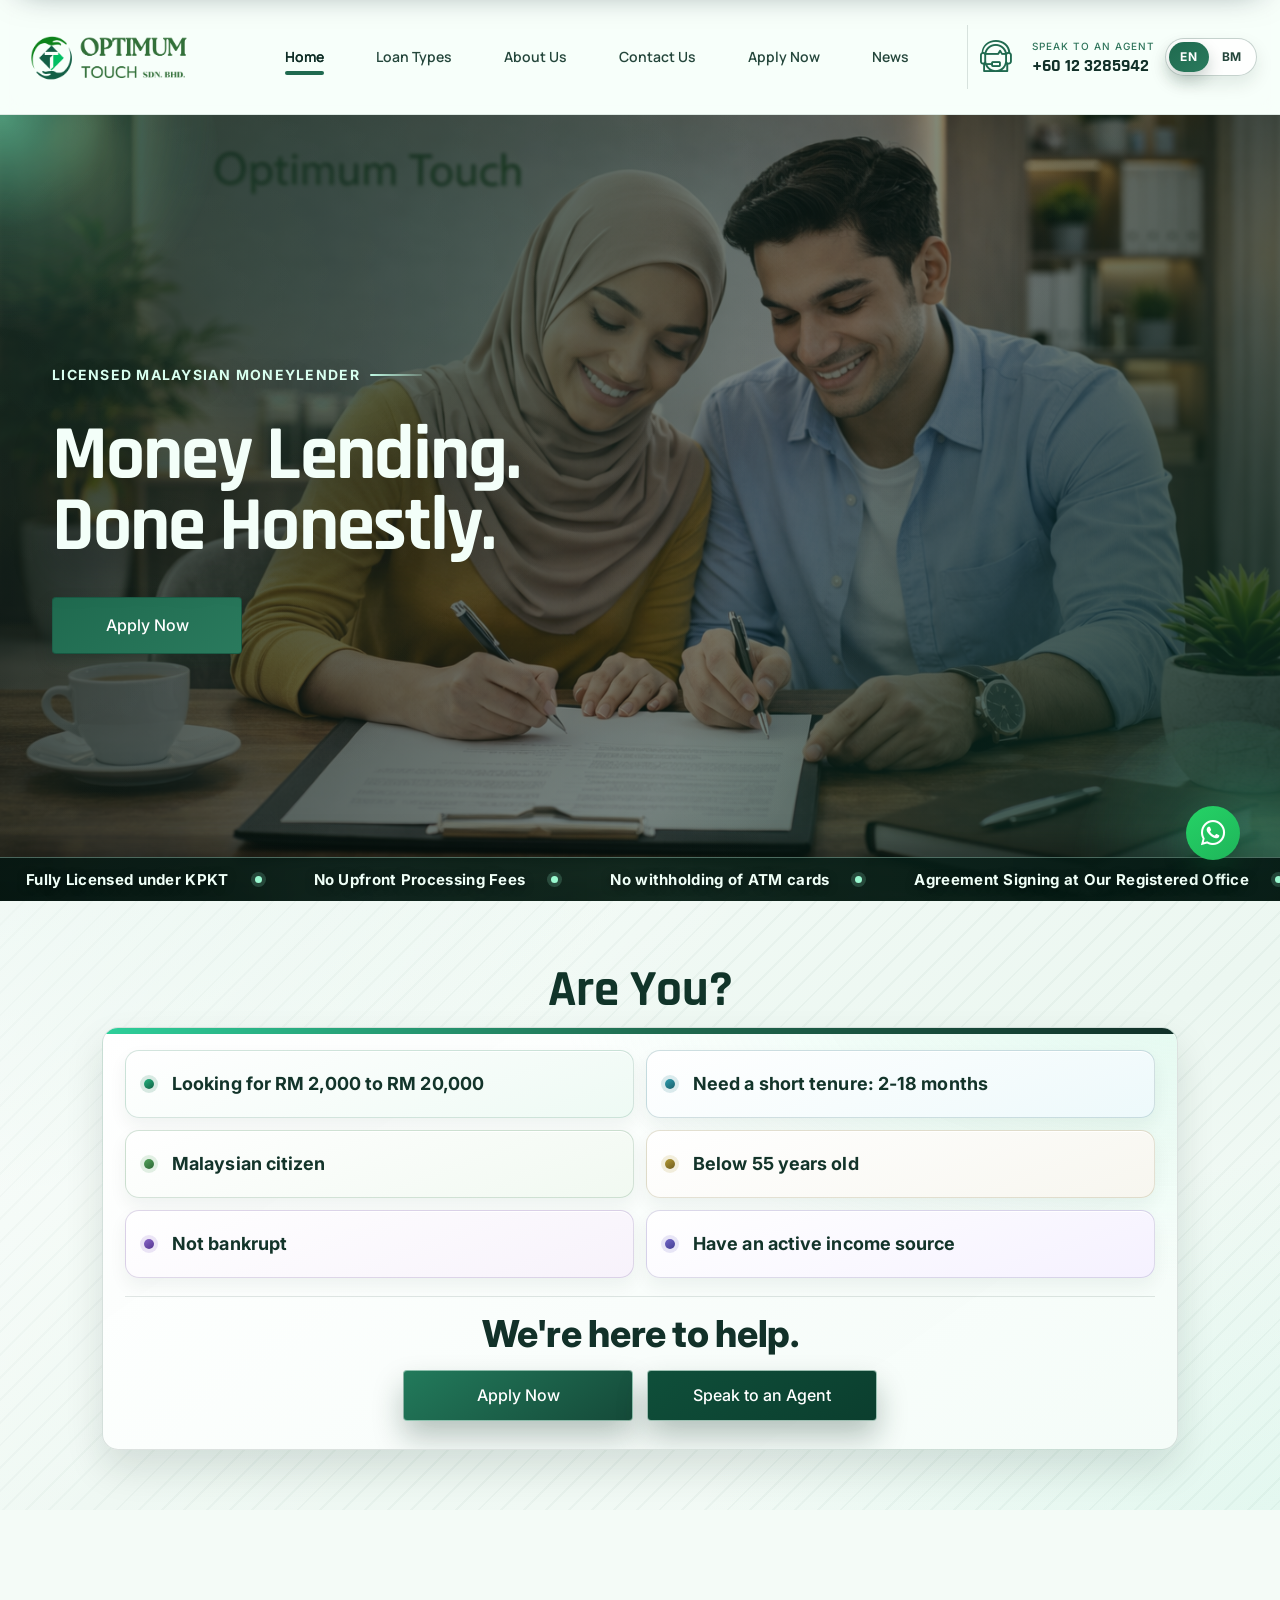
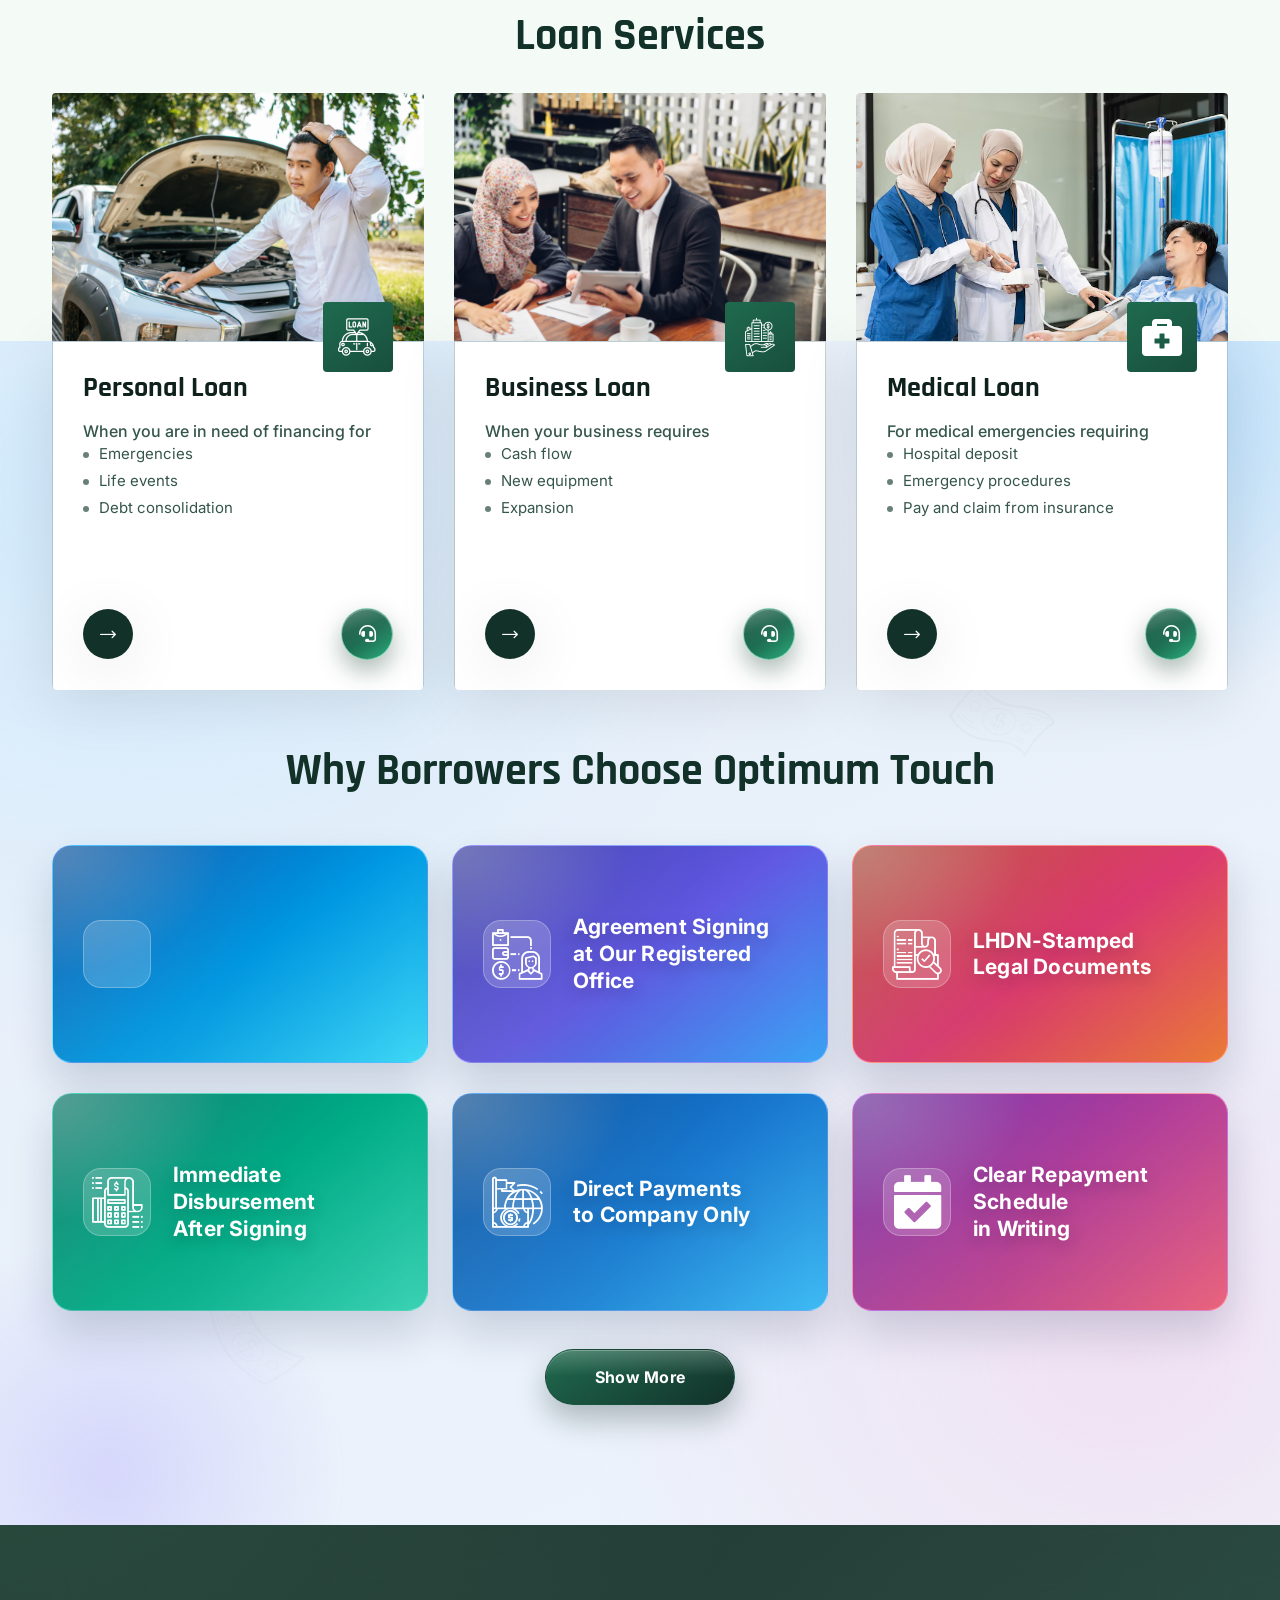
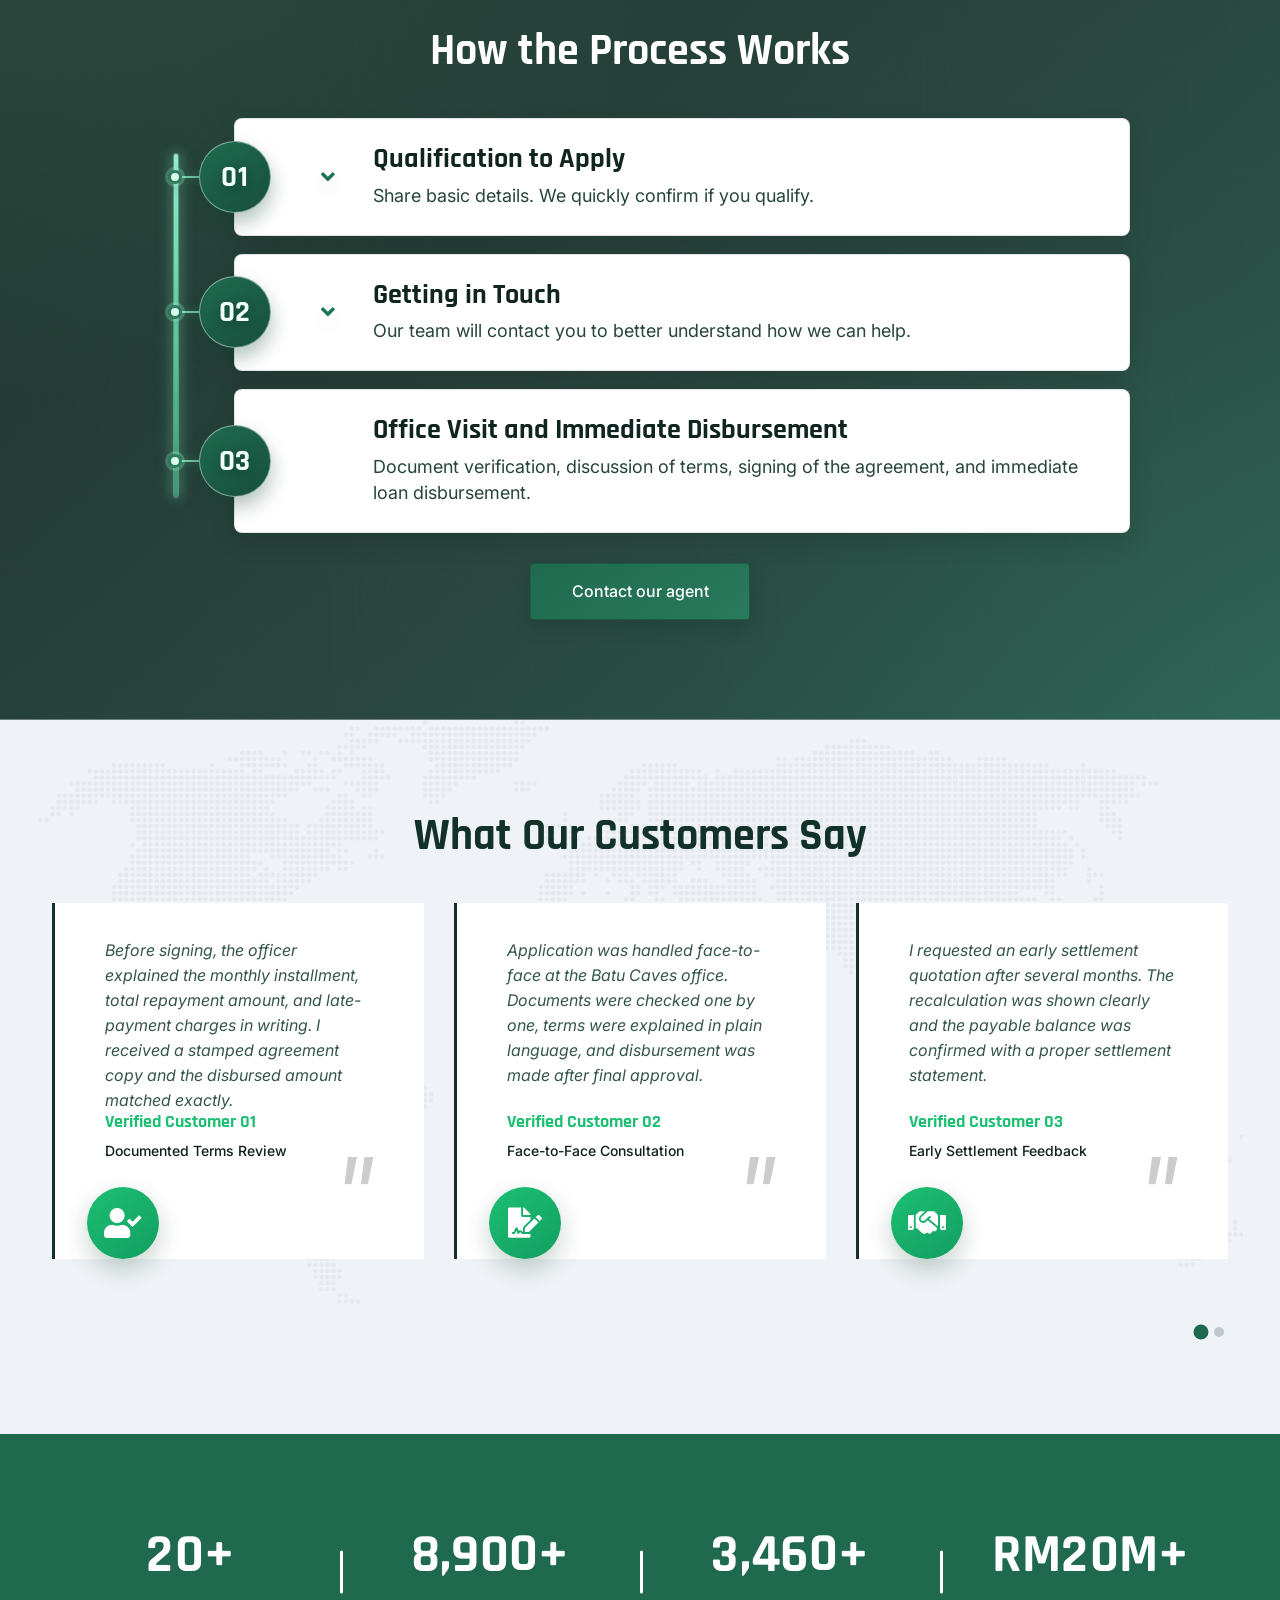
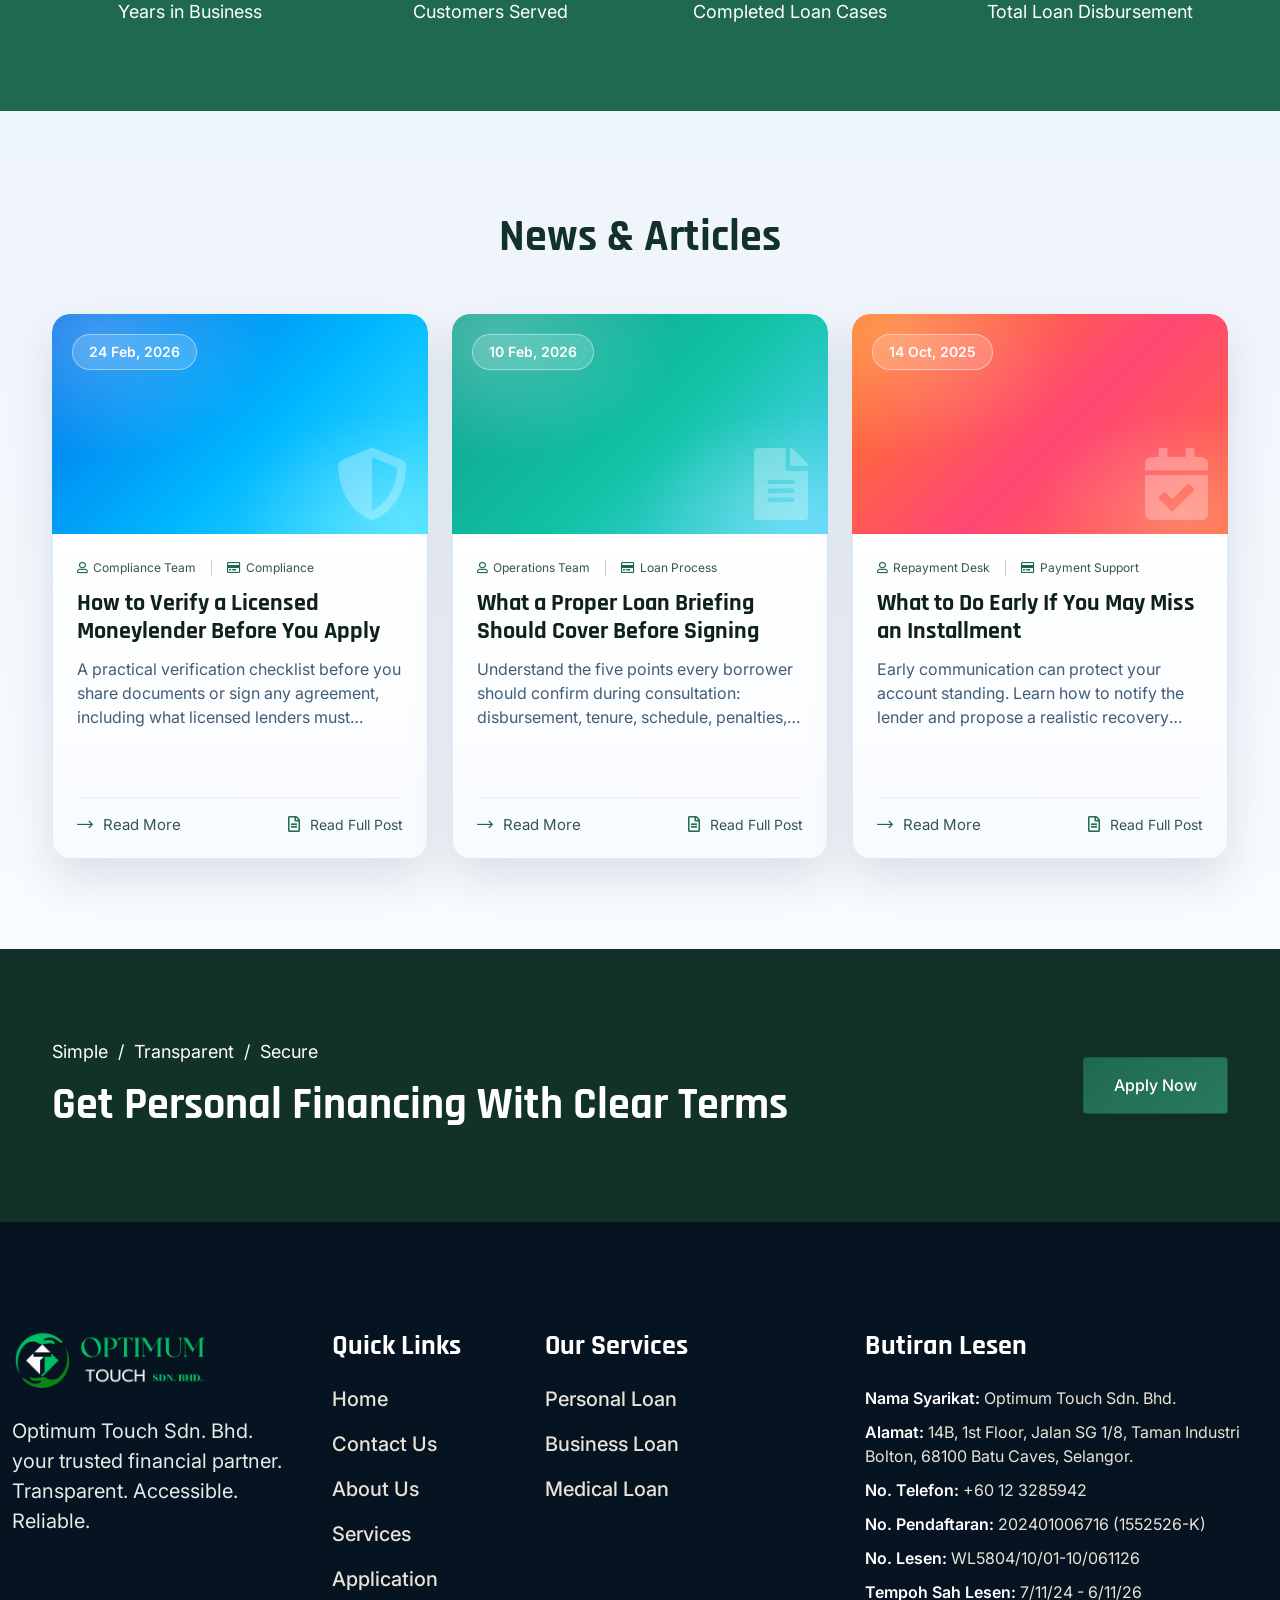
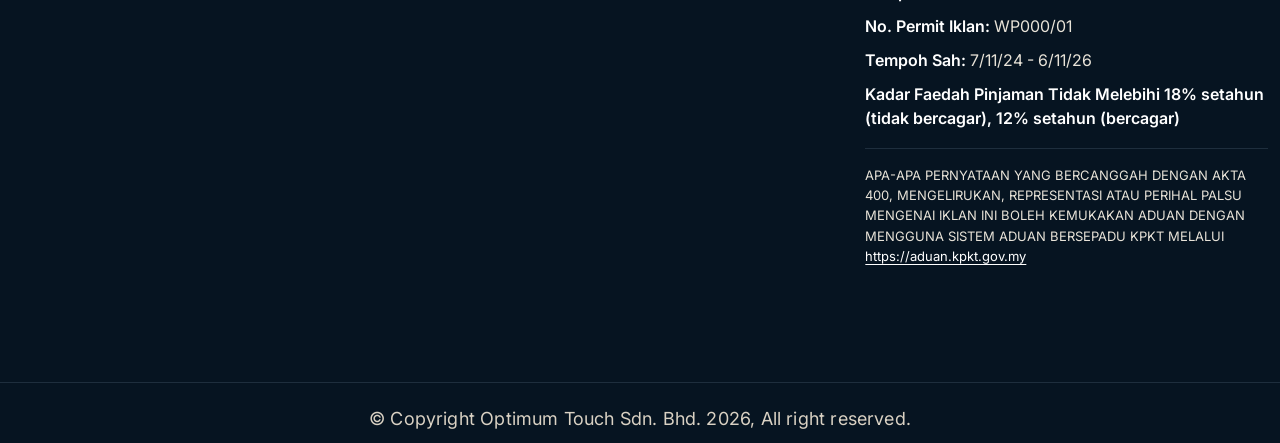
==== index.html @ da790a4f "Bold footer interest rate text" ====
<!DOCTYPE html>
<html lang="en">

<head>
    <meta charset="UTF-8">
    <meta name="viewport" content="width=device-width, initial-scale=1.0">
    <title>Home | Optimum Touch Enterprise</title>
    <!-- favicons Icons -->
    <link rel="apple-touch-icon" sizes="180x180" href="assets/images/favicon.png">
    <link rel="icon" type="image/png" sizes="32x32" href="assets/images/favicon.png">
    <link rel="icon" type="image/png" sizes="16x16" href="assets/images/favicon.png">
    <meta name="description" content="Optimum Touch Enterprise (Registration No. 001620733-P), a Malaysia-registered company with money lending services among its business activities.">

    <!-- fonts -->

    <link rel="stylesheet" href="assets/css/bootstrap.min.css">
    <link rel="stylesheet" href="assets/css/fontawesome-all.min.css">
    <link rel="stylesheet" href="assets/css/swiper.min.css">
    <link rel="stylesheet" href="assets/css/animate.min.css">
    <link rel="stylesheet" href="assets/css/pylon-icons.css">
    <link rel="stylesheet" href="assets/css/odometer.min.css">
    <link rel="stylesheet" href="assets/css/magnific-popup.css">
    <link rel="stylesheet" href="assets/css/bootstrap-select.min.css">
    <link rel="stylesheet" href="assets/css/nouislider.min.css">
    <link rel="stylesheet" href="assets/css/nouislider.pips.css">
    <link rel="stylesheet" type="text/css" href="assets/css/flaticon.css">

    <!-- site styles -->
    <link rel="stylesheet" href="assets/css/main.css?v=20260502-02">
</head>

<body>
    <div class="preloader" aria-hidden="true"></div><!-- /.preloader -->
    <div class="page-wrapper">
        <header class="main-header">
            <div class="topbar">
                <div class="container">
                    <div class="topbar__left">
                        <div class="topbar__social">
                            <a href="contact.html" class="fab fa-facebook-square"></a>
                            <a href="contact.html" class="fab fa-twitter"></a>
                            <a href="contact.html" class="fab fa-pinterest-p"></a>
                            <a href="contact.html" class="fab fa-instagram"></a>
                        </div><!-- /.topbar__social -->
                        <a href="about.html">Company Profile</a>
                        <a href="news.html">Company News</a>
                        <a href="faq.html">FAQs</a>
                    </div><!-- /.topbar__left -->
                    <div class="topbar__right">
                        <a href="mailto:support@creditoptimum.com"><i class="pylon-icon-email1"></i>support@creditoptimum.com</a>
                        <a href="contact.html"><i class="pylon-icon-clock2"></i>Walk in by appointment only.</a>
                    </div><!-- /.topbar__right -->
                </div><!-- /.container -->
            </div><!-- /.topbar -->
            <nav class="main-menu">
                <div class="container">
                    <div class="logo-box">
                        <a href="index.html" aria-label="logo image"><img src="assets/images/logo/Logo_light_thick.png" width="155"
                                alt=""></a>
                        <span class="fa fa-bars mobile-nav__toggler"></span>
                    </div><!-- /.logo-box -->
                                        <ul class="main-menu__list">
                        <li>
                            <a href="index.html">Home</a>
                        </li>
                        <li>
                            <a href="services.html">Loan Types</a>
                        </li>
                        <li>
                            <a href="about.html">About Us</a>
                        </li>
                        <li>
                            <a href="contact.html">Contact Us</a>
                        </li>
                        <li>
                            <a href="apply-now.html">Apply Now</a>
                        </li>
                        <li>
                            <a href="news.html">News</a>
                        </li>
                    </ul>
                    <!-- /.main-menu__list -->

                    <div class="main-header__info">
                        <div class="main-header__info-phone">
                            <i class="pylon-icon-tech-support"></i>
                            <div class="main-header__info-phone-content">
                                <span>Speak to an Agent</span>
                                <h3><a href="tel:+60123285942">+60 12 3285942</a></h3>
                            </div><!-- /.main-header__info-phone-content -->
                        </div><!-- /.main-header__info-phone -->
                    </div><!-- /.main-header__info -->
                </div><!-- /.container -->
            </nav>
            <!-- /.main-menu -->
        </header><!-- /.main-header -->

        <div class="stricky-header stricked-menu main-menu">
            <div class="sticky-header__content"></div><!-- /.sticky-header__content -->
        </div><!-- /.stricky-header -->

        <!-- Backup: previous home hero layout/content preserved below.
        <section class="main-slider main-slider--clips">
            <div class="main-slider--clips__bg" aria-hidden="true"></div>
            <div class="main-slider--clips__veil" aria-hidden="true"></div>
            <span class="main-slider--clips__float main-slider--clips__float--one"></span>
            <span class="main-slider--clips__float main-slider--clips__float--two"></span>
            <div class="container">
                <div class="row">
                    <div class="col-xl-8 col-lg-9">
                        <div class="main-slider--clips__content">
                            <p class="main-slider--clips__eyebrow">Licensed Malaysian Moneylender</p>
                            <h2 class="main-slider--clips__title">
                                <span class="main-slider--clips__line main-slider--clips__line--single">Money Lending.<br>Done Honestly.</span>
                            </h2>
                            <div class="main-slider--clips__actions">
                                <a href="apply-now.html" class="thm-btn">Apply Now</a>
                            </div>
                        </div>
                    </div>
                </div>
            </div>
            <div class="main-slider--clips__marquee" aria-label="Service highlights">
                <div class="main-slider--clips__marquee-track">
                    <span>Fully Licensed under KPKT</span>
                    <span>No Upfront Processing Fees</span>
                    <span>No withholding of ATM cards</span>
                    <span>Agreement Signing at Our Registered Office</span>
                    <span>Direct Payments to Company Only</span>
                    <span>Immediate Disbursement After Signing</span>
                    <span>Clear Repayment Schedule in Writing</span>
                    <span>Early Settlement Options</span>
                    <span>LHDN-Stamped Legal Documents</span>
                    <span>Fully Licensed under KPKT</span>
                    <span>No Upfront Processing Fees</span>
                    <span>No withholding of ATM cards</span>
                    <span>Agreement Signing at Our Registered Office</span>
                    <span>Direct Payments to Company Only</span>
                    <span>Immediate Disbursement After Signing</span>
                    <span>Clear Repayment Schedule in Writing</span>
                    <span>Early Settlement Options</span>
                    <span>LHDN-Stamped Legal Documents</span>
                </div>
            </div>
        </section>
        -->

        <section class="main-slider main-slider--clips">
            <div class="main-slider--clips__bg" aria-hidden="true"></div>
            <div class="main-slider--clips__veil" aria-hidden="true"></div>
            <span class="main-slider--clips__float main-slider--clips__float--one"></span>
            <span class="main-slider--clips__float main-slider--clips__float--two"></span>
            <div class="container">
                <div class="row">
                    <div class="col-xl-8 col-lg-9">
                        <div class="main-slider--clips__content">
                            <p class="main-slider--clips__eyebrow">Licensed Malaysian Moneylender</p>
                            <h2 class="main-slider--clips__title">
                                <span class="main-slider--clips__line main-slider--clips__line--single" data-bm="Pinjaman Wang Yang Jujur">Money Lending.<br>Done Honestly.</span>
                            </h2>
                            <div class="main-slider--clips__actions">
                                <a href="apply-now.html" class="thm-btn" data-bm="Mula">Apply Now</a>
                            </div>
                        </div>
                    </div>
                </div>
            </div>
            <div class="main-slider--clips__marquee" aria-label="Service highlights">
                <div class="main-slider--clips__marquee-track">
                    <span>Fully Licensed under KPKT</span>
                    <span>No Upfront Processing Fees</span>
                    <span>No withholding of ATM cards</span>
                    <span>Agreement Signing at Our Registered Office</span>
                    <span>Direct Payments to Company Only</span>
                    <span>Immediate Disbursement After Signing</span>
                    <span>Clear Repayment Schedule in Writing</span>
                    <span>Early Settlement Options</span>
                    <span>LHDN-Stamped Legal Documents</span>
                    <span>Fully Licensed under KPKT</span>
                    <span>No Upfront Processing Fees</span>
                    <span>No withholding of ATM cards</span>
                    <span>Agreement Signing at Our Registered Office</span>
                    <span>Direct Payments to Company Only</span>
                    <span>Immediate Disbursement After Signing</span>
                    <span>Clear Repayment Schedule in Writing</span>
                    <span>Early Settlement Options</span>
                    <span>LHDN-Stamped Legal Documents</span>
                </div>
            </div>
        </section><!-- /.main-slider -->

        <section class="about-one loan-hub loan-hub--premium loan-hub--quick">
            <div class="container">
                <div class="block-title text-center">
                    <h2>Are You?</h2>
                </div><!-- /.block-title -->
                <div class="row loan-hub__row justify-content-center">
                    <div class="col-xl-11 col-lg-12">
                        <div class="loan-hub__stage wow fadeInUp" data-wow-duration="1200ms">
                            <ul class="loan-hub__quick-list list-unstyled">
                                <li>Looking for RM 2,000 to RM 20,000</li>
                                <li>Need a short tenure: 2-18 months</li>
                                <li>Malaysian citizen</li>
                                <li>Below 55 years old</li>
                                <li>Not bankrupt</li>
                                <li>Have an active income source</li>
                            </ul>
                            <div class="loan-hub__quick-cta">
                                <p class="loan-hub__quick-help">We're here to help.</p>
                                <div class="loan-hub__actions text-center">
                                    <a href="apply-now.html" class="thm-btn">Apply Now</a>
                                    <a href="https://wa.me/60123285942?text=Hi%20Optimum%20Touch%20team%2C%20I%20would%20like%20to%20speak%20to%20an%20agent%20about%20loan%20eligibility." target="_blank" rel="noopener noreferrer" class="thm-btn thm-btn--agent">Speak to an Agent</a>
                                </div>
                            </div>
                        </div>
                    </div>
                </div>
            </div><!-- /.container -->
        </section><!-- /.about-one -->

        <section class="service-one service-one--home">
            <div class="container">
                <div class="block-title text-center">
                    <p>What We're Offering</p>
                    <h2>Loan Services</h2>
                </div><!-- /.block-title -->
                <div class="service-one__grid row g-4 justify-content-center">
                    <div class="col-lg-4 col-md-6">
                        <div class="service-one__card" data-card-target="services.html#services-personal-card" role="link" tabindex="0" aria-label="Open Personal Loan section in Services page">
                            <div class="service-one__image">
                                <a href="services.html#services-personal-card">
                                    <div class="post-thumbnail">
                                        <img src="assets/images/loan/personal_loan.jpg.jpeg" alt="Personal Loan">
                                    </div>
                                </a>
                            </div><!-- /.service-one__image -->
                            <div class="service-one__content">
                                <div class="service-one__content-flip">
                                    <div class="service-one__content-face service-one__content-face--front">
                                        <a href="services.html#services-personal-card">
                                            <div class="service-icon">
                                                <i class="flaticon-car-loan"></i>
                                            </div>
                                        </a>
                                        <h3><a href="services.html#services-personal-card">Personal Loan</a></h3>
                                        <p class="service-one__use-intro">When you are in need of financing for</p>
                                        <ul class="list-unstyled service-one__use-list">
                                            <li>Emergencies</li>
                                            <li>Life events</li>
                                            <li>Debt consolidation</li>
                                        </ul>
                                        <div class="service-one__actions">
                                            <a href="services.html#services-personal-card" class="pylon-icon-right-arrow service-one__link"></a>
                                            <a href="https://wa.me/60123285942?text=Hi%20Optimum%20Touch%20team%2C%20I%20am%20interested%20in%20Personal%20Loan.%20Please%20assist%20me%20with%20details%20and%20eligibility." target="_blank" rel="noopener noreferrer" aria-label="Contact our agent about Personal Loan" class="service-one__wa-link">
                                                <i class="fas fa-headset" aria-hidden="true"></i>
                                            </a>
                                        </div>
                                    </div>
                                    <div class="service-one__content-face service-one__content-face--back">
                                        <a href="services.html#services-personal-card">
                                            <div class="service-icon">
                                                <i class="flaticon-car-loan"></i>
                                            </div>
                                        </a>
                                        <h3><a href="services.html#services-personal-card">Personal Criteria</a></h3>
                                        <p>Required documents:</p>
                                        <ul class="list-unstyled service-one__criteria">
                                            <li>3 months bank statement</li>
                                            <li>Pay slip</li>
                                            <li>Personal IC</li>
                                            <li>KWSP statement</li>
                                            <li>Utilities bill with current address
(TNB or Water Bill)</li>
                                        </ul>
                                    </div>
                                </div>
                            </div><!-- /.service-one__content -->
                        </div><!-- /.service-one__card -->
                    </div><!-- /.col-lg-4 col-md-6 -->
                    <div class="col-lg-4 col-md-6">
                        <div class="service-one__card" data-card-target="services.html#services-business-card" role="link" tabindex="0" aria-label="Open Business Loan section in Services page">
                            <div class="service-one__image">
                                <a href="services.html#services-business-card">
                                    <div class="post-thumbnail">
                                        <img src="assets/images/business.jpg" alt="Business Loan">
                                    </div>
                                </a>
                            </div><!-- /.service-one__image -->
                            <div class="service-one__content">
                                <div class="service-one__content-flip">
                                    <div class="service-one__content-face service-one__content-face--front">
                                        <a href="services.html#services-business-card">
                                            <div class="service-icon">
                                                <i class="flaticon-property-1"></i>
                                            </div>
                                        </a>
                                        <h3><a href="services.html#services-business-card">Business Loan</a></h3>
                                        <p class="service-one__use-intro">When your business requires</p>
                                        <ul class="list-unstyled service-one__use-list">
                                            <li>Cash flow</li>
                                            <li>New equipment</li>
                                            <li>Expansion</li>
                                        </ul>
                                        <div class="service-one__actions">
                                            <a href="services.html#services-business-card" class="pylon-icon-right-arrow service-one__link"></a>
                                            <a href="https://wa.me/60123285942?text=Hi%20Optimum%20Touch%20team%2C%20I%20am%20interested%20in%20Business%20Loan.%20Please%20assist%20me%20with%20details%20and%20eligibility." target="_blank" rel="noopener noreferrer" aria-label="Contact our agent about Business Loan" class="service-one__wa-link">
                                                <i class="fas fa-headset" aria-hidden="true"></i>
                                            </a>
                                        </div>
                                    </div>
                                    <div class="service-one__content-face service-one__content-face--back">
                                        <a href="services.html#services-business-card">
                                            <div class="service-icon">
                                                <i class="flaticon-property-1"></i>
                                            </div>
                                        </a>
                                        <h3><a href="services.html#services-business-card">Business Criteria</a></h3>
                                        <p>Required documents:</p>
                                        <ul class="list-unstyled service-one__criteria">
                                            <li>6 months company statement</li>
                                            <li>Business SSM (Form 14)</li>
                                            <li>Director IC</li>
                                            <li>Utilities bill with current address
(TNB or Water Bill)</li>
                                        </ul>
                                    </div>
                                </div>
                            </div><!-- /.service-one__content -->
                        </div><!-- /.service-one__card -->
                    </div><!-- /.col-lg-4 col-md-6 -->
                    <div class="col-lg-4 col-md-6">
                        <div class="service-one__card" data-card-target="services.html#services-medical-card" role="link" tabindex="0" aria-label="Open Medical Loan section in Services page">
                            <div class="service-one__image">
                                <a href="services.html#services-medical-card">
                                    <div class="post-thumbnail">
                                        <img src="assets/images/loan/medical_loan.avif" alt="Medical Loan">
                                    </div>
                                </a>
                            </div><!-- /.service-one__image -->
                            <div class="service-one__content">
                                <div class="service-one__content-flip">
                                    <div class="service-one__content-face service-one__content-face--front">
                                        <a href="services.html#services-medical-card">
                                            <div class="service-icon">
                                                <i class="fas fa-briefcase-medical"></i>
                                            </div>
                                        </a>
                                        <h3><a href="services.html#services-medical-card">Medical Loan</a></h3>
                                        <p class="service-one__use-intro">For medical emergencies requiring</p>
                                        <ul class="list-unstyled service-one__use-list">
                                            <li>Hospital deposit</li>
                                            <li>Emergency procedures</li>
                                            <li>Pay and claim from insurance</li>
                                        </ul>
                                        <div class="service-one__actions">
                                            <a href="services.html#services-medical-card" class="pylon-icon-right-arrow service-one__link"></a>
                                            <a href="https://wa.me/60123285942?text=Hi%20Optimum%20Touch%20team%2C%20I%20am%20interested%20in%20Medical%20Loan.%20Please%20assist%20me%20with%20details%20and%20eligibility." target="_blank" rel="noopener noreferrer" aria-label="Contact our agent about Medical Loan" class="service-one__wa-link">
                                                <i class="fas fa-headset" aria-hidden="true"></i>
                                            </a>
                                        </div>
                                    </div>
                                    <div class="service-one__content-face service-one__content-face--back">
                                        <a href="services.html#services-medical-card">
                                            <div class="service-icon">
                                                <i class="fas fa-briefcase-medical"></i>
                                            </div>
                                        </a>
                                        <h3><a href="services.html#services-medical-card">Medical Criteria</a></h3>
                                        <p>Required documents:</p>
                                        <ul class="list-unstyled service-one__criteria">
                                            <li>3 months bank statement</li>
                                            <li>Pay slip</li>
                                            <li>Personal IC</li>
                                            <li>KWSP statement</li>
                                            <li>Utilities bill with current address
(TNB or Water Bill)</li>
                                        </ul>
                                    </div>
                                </div>
                            </div><!-- /.service-one__content -->
                        </div><!-- /.service-one__card -->
                    </div><!-- /.col-lg-4 col-md-6 -->
                </div><!-- /.service-one__grid -->
            </div><!-- /.container -->
        </section><!-- /.service-one -->

        <section class="feature-one">
            <img src="assets/images/shapes/feature-shape-1-1.png" alt="" class="feature-one__shape-1">
            <img src="assets/images/shapes/feature-shape-1-2.png" alt="" class="feature-one__shape-2">
            <img src="assets/images/shapes/feature-shape-1-3.png" alt="" class="feature-one__shape-3">
            <div class="container">
                <div class="block-title text-center">
                    <p>Why Choose Us</p>
                    <h2>Why Borrowers Choose Optimum Touch</h2>
                </div><!-- /.block-title -->
                <div class="row">
                    <!-- Item 1 -->
                    <div class="col-lg-4 col-md-6 wow fadeInUp" data-wow-duration="1500ms">
                        <div class="feature-one__box">
                            <i class="pylon-icon-assets"></i>
                            <p data-bm="Peminjam Berlesen Penuh (KPKT)">Fully Licensed <br>under KPKT</p>
                        </div><!-- /.feature-one__box -->
                    </div><!-- /.col-lg-4 -->

                    <!-- Item 2 -->
                    <div class="col-lg-4 col-md-6 wow fadeInUp" data-wow-duration="1500ms">
                        <div class="feature-one__box">
                            <i class="pylon-icon-consumer-behavior"></i>
                            <p data-bm="Semua Ikut Undang-undang">Agreement Signing <br>at Our Registered Office</p>
                        </div><!-- /.feature-one__box -->
                    </div><!-- /.col-lg-4 -->

                    <!-- Item 3 -->
                    <div class="col-lg-4 col-md-6 wow fadeInUp" data-wow-duration="1500ms">
                        <div class="feature-one__box">
                            <i class="pylon-icon-verification"></i>
                            <p data-bm="Dokumen Sah &amp; Stamp LHDN">LHDN-Stamped <br>Legal Documents</p>
                        </div><!-- /.feature-one__box -->
                    </div><!-- /.col-lg-4 -->

                    <!-- Item 4 -->
                    <div class="col-lg-4 col-md-6 wow fadeInUp" data-wow-duration="1500ms">
                        <div class="feature-one__box">
                            <i class="pylon-icon-point-of-sale"></i>
                            <p data-bm="Proses Cepat">Immediate Disbursement <br>After Signing</p>
                        </div><!-- /.feature-one__box -->
                    </div><!-- /.col-lg-4 -->

                    <!-- Item 5 -->
                    <div class="col-lg-4 col-md-6 wow fadeInUp" data-wow-duration="1500ms">
                        <div class="feature-one__box">
                            <i class="pylon-icon-finance"></i>
                            <p data-bm="Bayar Terus Balik Ke Optimum Touch Sdn. Bhd.">Direct Payments <br>to Company Only</p>
                        </div><!-- /.feature-one__box -->
                    </div><!-- /.col-lg-4 -->

                    <!-- Item 6 -->
                    <div class="col-lg-4 col-md-6 wow fadeInUp" data-wow-duration="1500ms">
                        <div class="feature-one__box">
                            <i class="fas fa-calendar-check"></i>
                            <p data-bm="Jadual Bayaran Jelas">Clear Repayment Schedule <br>in Writing</p>
                        </div><!-- /.feature-one__box -->
                    </div><!-- /.col-lg-4 -->
                </div><!-- /.row -->
                <div class="feature-one__show-more text-center wow fadeInUp" data-wow-duration="1500ms">
                    <a href="about.html#why-choose-detailed" class="liquid-wave-btn"><span>Show More</span></a>
                </div>
            </div><!-- /.container -->
        </section>

        <!-- /.feature-one -->

        <section class="process-timeline-section">
            <div class="container">
                <div class="block-title text-center">
                    <p class="process-timeline-section__eyebrow"><i class="fas fa-list-ol"></i>Loan Process Timeline</p>
                    <h2>How the Process Works</h2>
                </div>
                <div class="process-timeline">
                    <div class="process-step wow fadeInUp" data-wow-duration="1200ms">
                        <div class="process-step__marker" aria-hidden="true"></div>
                        <div class="process-step__content">
                            <h3>Qualification to Apply</h3>
                            <p>Share basic details. We quickly confirm if you qualify.</p>
                        </div>
                    </div>
                    <div class="process-step wow fadeInUp" data-wow-duration="1200ms">
                        <div class="process-step__marker" aria-hidden="true"></div>
                        <div class="process-step__content">
                            <h3>Getting in Touch</h3>
                            <p>Our team will contact you to better understand how we can help.</p>
                        </div>
                    </div>
                    <div class="process-step wow fadeInUp" data-wow-duration="1200ms">
                        <div class="process-step__marker" aria-hidden="true"></div>
                        <div class="process-step__content">
                            <h3>Office Visit and Immediate Disbursement</h3>
                            <p>Document verification, discussion of terms, signing of the agreement, and immediate loan disbursement.</p>
                        </div>
                    </div>
                </div>
                <div class="process-timeline__actions text-center">
                    <a href="https://wa.me/60123285942?text=Hi%20Optimum%20Touch%20team%2C%20I%20would%20like%20to%20speak%20to%20an%20agent." target="_blank" rel="noopener noreferrer" class="thm-btn">Contact our agent</a>
                </div>
            </div>
        </section><!-- /.process-timeline-section -->


        <section class="testimonials-one">
            <div class="container">
                <div class="block-title text-center">
                    <p>Real Customer Reviews</p>
                    <h2>What Our Customers Say</h2>
                </div><!-- /.block-title -->
                <div class="thm-swiper__slider swiper-container" data-swiper-options='{
        "spaceBetween": 0,
        "slidesPerView": 1,
        "slidesPerGroup": 1,
        "loop":true,
        "autoplay": {
            "delay": 5000
        },
        "pagination": {
            "el": ".testimonials-one__swiper-pagination",
            "type": "bullets",
            "clickable": true
        },
        "breakpoints": {
            "0": {
                "spaceBetween": 0,
                "slidesPerView": 1,
                "slidesPerGroup": 1
            },
            "375": {
                "spaceBetween": 0,
                "slidesPerView": 1,
                "slidesPerGroup": 1
            },
            "667": {
                "spaceBetween": 30,
                "slidesPerView": 1,
                "slidesPerGroup": 1
            },
            "767": {
                "spaceBetween": 30,
                "slidesPerView": 1,
                "slidesPerGroup": 1
            },
            "991": {
                "spaceBetween": 30,
                "slidesPerView": 2,
                "slidesPerGroup": 2
            },
            "1199": {
                "spaceBetween": 30,
                "slidesPerView": 3,
                "slidesPerGroup": 3
            }
        }}'>
                    <div class="swiper-wrapper">
                        <div class="swiper-slide">
                            <div class="testimonials-one__box">
                                <p><span>Before signing, the officer explained the monthly installment, total repayment amount, and late-payment charges in writing. I received a stamped agreement copy and the disbursed amount matched exactly.</span></p>
                                <h3>Verified Customer 01</h3>
                                <span class="testi_sname">Documented Terms Review</span>
                            </div><!-- /.testimonials-one__box -->
                            <div class="testimonials-one__box-info" aria-hidden="true">
                                <i class="fas fa-user-check"></i>
                            </div><!-- /.testimonials-one__box-info -->
                        </div><!-- /.swiper-slide -->
                        <div class="swiper-slide">
                            <div class="testimonials-one__box">
                                <p><span>Application was handled face-to-face at the Batu Caves office. Documents were checked one by one, terms were explained in plain language, and disbursement was made after final approval.</span></p>
                                <h3>Verified Customer 02</h3>
                                <span class="testi_sname">Face-to-Face Consultation</span>
                            </div><!-- /.testimonials-one__box -->
                            <div class="testimonials-one__box-info" aria-hidden="true">
                                <i class="fas fa-file-signature"></i>
                            </div><!-- /.testimonials-one__box-info -->
                        </div><!-- /.swiper-slide -->
                        <div class="swiper-slide">
                            <div class="testimonials-one__box">
                                <p><span>I requested an early settlement quotation after several months. The recalculation was shown clearly and the payable balance was confirmed with a proper settlement statement.</span></p>
                                <h3>Verified Customer 03</h3>
                                <span class="testi_sname">Early Settlement Feedback</span>
                            </div><!-- /.testimonials-one__box -->
                            <div class="testimonials-one__box-info" aria-hidden="true">
                                <i class="fas fa-handshake"></i>
                            </div><!-- /.testimonials-one__box-info -->
                        </div><!-- /.swiper-slide -->
                        <div class="swiper-slide">
                            <div class="testimonials-one__box">
                                <p><span>No upfront processing payment was requested. Every charge was disclosed during consultation and reflected in the signed paperwork before funds were released.</span></p>
                                <h3>Verified Customer 04</h3>
                                <span class="testi_sname">No Upfront Fee Confirmation</span>
                            </div><!-- /.testimonials-one__box -->
                            <div class="testimonials-one__box-info" aria-hidden="true">
                                <i class="fas fa-shield-alt"></i>
                            </div><!-- /.testimonials-one__box-info -->
                        </div><!-- /.swiper-slide -->
                        <div class="swiper-slide">
                            <div class="testimonials-one__box">
                                <p><span>Repayment date and amount were fixed according to my salary cycle, which made budgeting easier. Communication remained professional throughout the repayment period.</span></p>
                                <h3>Verified Customer 05</h3>
                                <span class="testi_sname">Repayment Schedule Experience</span>
                            </div><!-- /.testimonials-one__box -->
                            <div class="testimonials-one__box-info" aria-hidden="true">
                                <i class="fas fa-calendar-check"></i>
                            </div><!-- /.testimonials-one__box-info -->
                        </div><!-- /.swiper-slide -->
                        <div class="swiper-slide">
                            <div class="testimonials-one__box">
                                <p><span>I compared several offers first; this one was easier to understand because the agreement listed principal, interest, and total payable in one clear schedule.</span></p>
                                <h3>Verified Customer 06</h3>
                                <span class="testi_sname">Transparency Comparison</span>
                            </div><!-- /.testimonials-one__box -->
                            <div class="testimonials-one__box-info" aria-hidden="true">
                                <i class="fas fa-balance-scale"></i>
                            </div><!-- /.testimonials-one__box-info -->
                        </div><!-- /.swiper-slide -->
                    </div><!-- /.swiper-wrapper -->

                    <div class="testimonials-one__swiper-pagination swiper-pagination"></div>
                    <!-- /.testimonials-one__swiper-pagination swiper-pagination -->
                </div><!-- /.thm-swiper__slider -->
            </div><!-- /.container -->
        </section><!-- /.testimonials-one -->

        <section class="funfact-one">
            <div class="funfact-one__bg" style="background-image: url(assets/images/backgrounds/sec_bg_1.jpg);">
            </div><!-- /.funfact-one__bg -->
            <div class="container">
                <div class="row">
                    <div class="col-md-6 col-lg-3">
                        <div class="funfact-one__box">
                            <h3><span class="odometer" data-count="20">00</span>+</h3>
                            <p>Years in Business</p>
                        </div><!-- /.funfact-one__box -->
                    </div><!-- /.col-md-6 col-lg-3 -->
                    <div class="col-md-6 col-lg-3">
                        <div class="funfact-one__box">
                            <h3><span class="odometer" data-count="8900">00</span>+</h3>
                            <p>Customers Served</p>
                        </div><!-- /.funfact-one__box -->
                    </div><!-- /.col-md-6 col-lg-3 -->
                    <div class="col-md-6 col-lg-3">
                        <div class="funfact-one__box">
                            <h3><span class="odometer" data-count="3460">00</span>+</h3>
                            <p>Completed Loan Cases</p>
                        </div><!-- /.funfact-one__box -->
                    </div><!-- /.col-md-6 col-lg-3 -->
                    <div class="col-md-6 col-lg-3">
                        <div class="funfact-one__box">
                            <h3>RM<span class="odometer" data-count="20">00</span>M+</h3>
                            <p>Total Loan Disbursement</p>
                        </div><!-- /.funfact-one__box -->
                    </div><!-- /.col-md-6 col-lg-3 -->
                </div><!-- /.row -->
            </div><!-- /.container -->
        </section><!-- /.funfact-one -->

        <section class="blog-home blog-home--featured">
            <div class="container">
                <div class="block-title text-center">
                    <p>Directly From the Blog</p>
                    <h2 class="blog-title__h2">News & Articles</h2>
                </div><!-- /.block-title -->
                <div class="row">
                    <div class="col-lg-4 wow fadeInUp" data-wow-duration="1500ms">
                        <div class="blog-card">
                            <div class="blog-card__image">
                                <span>24 Feb, 2026</span>
                                <i class="fas fa-shield-alt blog-card__hero-icon" aria-hidden="true"></i>
                                <img src="assets/images/blog/blog-1-1.png" alt="">
                            </div><!-- /.blog-card__image -->
                            <div class="blog-card__content">
                                <div class="blog-card__meta">
                                    <a href="news-details.html?post=1"><i class="far fa-user"></i>Compliance Team</a>
                                    <a href="news-details.html?post=1"><i class="far fa-credit-card"></i>Compliance</a>
                                </div><!-- /.blog-card__meta -->
                                <h3><a href="news-details.html?post=1">How to Verify a Licensed Moneylender Before You Apply</a></h3>
                                <p class="blog-card__excerpt">A practical verification checklist before you share documents or sign any agreement, including what licensed lenders must disclose in writing.</p>
                                <div class="blog-card__bottom">
                                    <div class="blog-card-bottom-readmore">
                                        <a href="news-details.html?post=1" class="readmore-card-link"><i
                                                class="pylon-icon-right-arrow"></i>Read More</a>
                                    </div><!-- /.blog-card-bottom-readmore-->
                                    <span class="blog_comment">
                                        <a href="news-details.html?post=1"><i class="far fa-file-alt"></i>Read Full Post</a>
                                    </span>
                                </div><!-- /.blog-card__bottom -->
                            </div><!-- /.blog-card__content -->
                        </div><!-- /.blog-card -->
                    </div><!-- /.col-lg-3 -->
                    <div class="col-lg-4 wow fadeInUp" data-wow-duration="1500ms">
                        <div class="blog-card">
                            <div class="blog-card__image">
                                <span>10 Feb, 2026</span>
                                <i class="fas fa-file-alt blog-card__hero-icon" aria-hidden="true"></i>
                                <img src="assets/images/blog/blog-1-2.png" alt="">
                            </div><!-- /.blog-card__image -->
                            <div class="blog-card__content">
                                <div class="blog-card__meta">
                                    <a href="news-details.html?post=2"><i class="far fa-user"></i>Operations Team</a>
                                    <a href="news-details.html?post=2"><i class="far fa-credit-card"></i>Loan Process</a>
                                </div><!-- /.blog-card__meta -->
                                <h3><a href="news-details.html?post=2">What a Proper Loan Briefing Should Cover Before Signing</a></h3>
                                <p class="blog-card__excerpt">Understand the five points every borrower should confirm during consultation: disbursement, tenure, schedule, penalties, and written terms.</p>
                                <div class="blog-card__bottom">
                                    <div class="blog-card-bottom-readmore">
                                        <a href="news-details.html?post=2" class="readmore-card-link"><i
                                                class="pylon-icon-right-arrow"></i>Read More</a>
                                    </div><!-- /.blog-card-bottom-readmore-->
                                    <span class="blog_comment">
                                        <a href="news-details.html?post=2"><i class="far fa-file-alt"></i>Read Full Post</a>
                                    </span>
                                </div><!-- /.blog-card__bottom -->
                            </div><!-- /.blog-card__content -->
                        </div><!-- /.blog-card -->
                    </div><!-- /.col-lg-3 -->
                    <div class="col-lg-4 wow fadeInUp" data-wow-duration="1500ms">
                        <div class="blog-card">
                            <div class="blog-card__image">
                                <span>14 Oct, 2025</span>
                                <i class="fas fa-calendar-check blog-card__hero-icon" aria-hidden="true"></i>
                                <img src="assets/images/blog/blog-1-3.png" alt="">
                            </div><!-- /.blog-card__image -->
                            <div class="blog-card__content">
                                <div class="blog-card__meta">
                                    <a href="news-details.html?post=9"><i class="far fa-user"></i>Repayment Desk</a>
                                    <a href="news-details.html?post=9"><i class="far fa-credit-card"></i>Payment Support</a>
                                </div><!-- /.blog-card__meta -->
                                <h3><a href="news-details.html?post=9">What to Do Early If You May Miss an Installment</a></h3>
                                <p class="blog-card__excerpt">Early communication can protect your account standing. Learn how to notify the lender and propose a realistic recovery plan.</p>
                                <div class="blog-card__bottom">
                                    <div class="blog-card-bottom-readmore">
                                        <a href="news-details.html?post=9" class="readmore-card-link"><i
                                                class="pylon-icon-right-arrow"></i>Read More</a>
                                    </div><!-- /.blog-card-bottom-readmore-->
                                    <span class="blog_comment">
                                        <a href="news-details.html?post=9"><i class="far fa-file-alt"></i>Read Full Post</a>
                                    </span>
                                </div><!-- /.blog-card__bottom -->
                            </div><!-- /.blog-card__content -->
                        </div><!-- /.blog-card -->
                    </div><!-- /.col-lg-3 -->
                </div><!-- /.row -->
            </div><!-- /.container -->
        </section><!-- /.blog-home -->

        <section class="call-to-action"
            style="background-image: url(assets/images/backgrounds/sect_bg2.jpg);">
            <div class="container">
                <div class="left-content">
                    <p><span>Simple</span><span>Transparent</span><span>Secure</span></p>
                    <h3>Get Personal Financing With Clear Terms</h3>
                </div><!-- /.left-content -->
                <div class="right-content">
                    <a href="apply-now.html" class="thm-btn">Apply Now</a><!-- /.thm-btn -->
                </div><!-- /.right-content -->
            </div><!-- /.container -->
        </section><!-- /.call-to-action -->
<footer class="site-footer site-footer--rg-style">
            <div class="container">
                <div class="row justify-content-between footer-rg__grid">
                    <div class="col-lg-3 col-sm-6 footer-rg__brand-col">
                        <div class="footer-widget footer-widget__about footer-rg__brand">
                            <a href="index.html" class="footer-rg__logo-link" aria-label="Optimum Touch home">
                                <img src="assets/images/logo/logo-dark.png" width="232" alt="Optimum Touch Sdn. Bhd. logo">
                            </a>
                            <p class="footer-widget__about-text footer-rg__tagline" data-bm="Optimum Touch Sdn. Bhd. rakan kewangan anda. Telus. Boleh diakses. Boleh dipercayai.">Optimum Touch Sdn. Bhd. your trusted financial partner. Transparent. Accessible. Reliable.</p>
                        </div><!-- /.footer-widget footer-widget__about -->
                    </div><!-- /.col-lg-3 -->
                    <div class="col-lg-2 col-sm-6 footer-rg__links-col">
                        <div class="footer-widget footer-widget__link footer-rg__links">
                            <h3 class="footer-widget__title" data-bm="Pautan Pantas">Quick Links</h3>
                            <ul class="list-unstyled footer-widget__link-list">
                                <li><a href="index.html" data-bm="Laman Utama">Home</a></li>
                                <li><a href="contact.html" data-bm="Hubungi Kami">Contact Us</a></li>
                                <li><a href="about.html" data-bm="Tentang Kami">About Us</a></li>
                                <li><a href="services.html" data-bm="Perkhidmatan">Services</a></li>
                                <li><a href="apply-now.html" data-bm="Aplikasi">Application</a></li>
                            </ul><!-- /.list-unstyled -->
                        </div><!-- /.footer-widget -->
                    </div><!-- /.col-lg-2 -->
                    <div class="col-lg-3 col-sm-6 footer-rg__services-col">
                        <div class="footer-widget footer-widget__link footer-rg__links footer-rg__services">
                            <h3 class="footer-widget__title" data-bm="Perkhidmatan Kami">Our Services</h3>
                            <ul class="list-unstyled footer-widget__link-list">
                                <li><a href="service-details.html?service=personal#loan-personal" data-bm="Pinjaman Peribadi">Personal Loan</a></li>
                                <li><a href="service-details.html?service=business#loan-business" data-bm="Pinjaman Perniagaan">Business Loan</a></li>
                                <li><a href="service-details.html?service=medical#loan-medical" data-bm="Pinjaman Perubatan">Medical Loan</a></li>
                            </ul><!-- /.list-unstyled -->
                        </div><!-- /.footer-widget -->
                    </div><!-- /.col-lg-3 -->
                    <div class="col-lg-4 col-sm-6 footer-rg__license-col">
                        <div class="footer-widget footer-widget__contact footer-widget__compliance footer-rg__license">
                            <h3 data-bm="Butiran Lesen">Butiran Lesen</h3>
                            <div class="footer-rg__license-list footer-rg__license-list--compliance" data-no-translate="true">
                                <p><strong>Nama Syarikat:</strong> Optimum Touch Sdn. Bhd.</p>
                                <p><strong>Alamat:</strong> 14B, 1st Floor, Jalan SG 1/8, Taman Industri Bolton, 68100 Batu Caves, Selangor.</p>
                                <p><strong>No. Telefon:</strong> +60 12 3285942</p>
                                <p><strong>No. Pendaftaran:</strong> 202401006716 (1552526-K)</p>
                                <p><strong>No. Lesen:</strong> WL5804/10/01-10/061126</p>
                                <p><strong>Tempoh Sah Lesen:</strong> 7/11/24 - 6/11/26</p>
                                <p><strong>No. Permit Iklan:</strong> WP000/01</p>
                                <p><strong>Tempoh Sah:</strong> 7/11/24 - 6/11/26</p>
                                <p><strong>Kadar Faedah Pinjaman Tidak Melebihi 18% setahun (tidak bercagar), 12% setahun (bercagar)</strong></p>
                                <p class="footer-rg__kpkt-notice">APA-APA PERNYATAAN YANG BERCANGGAH DENGAN AKTA 400, MENGELIRUKAN, REPRESENTASI ATAU PERIHAL PALSU MENGENAI IKLAN INI BOLEH KEMUKAKAN ADUAN DENGAN MENGGUNA SISTEM ADUAN BERSEPADU KPKT MELALUI <a href="https://aduan.kpkt.gov.my" target="_blank" rel="noopener noreferrer">https://aduan.kpkt.gov.my</a></p>
                            </div>
                        </div><!-- /.footer-widget footer-widget__contact -->
                    </div><!-- /.col-lg-4 -->
                </div><!-- /.row -->
            </div><!-- /.container -->
        </footer><!-- /.site-footer -->
        <div class="bottom-footer bottom-footer--rg-style">
            <div class="container">
                <p data-bm="Hak cipta Optimum Touch Sdn. Bhd. 2026, Hak terpelihara">&copy; Copyright Optimum Touch Sdn. Bhd. 2026, All right reserved.</p>
            </div><!-- /.container -->
        </div><!-- /.bottom-footer -->

    </div><!-- /.page-wrapper -->


    <div class="mobile-nav__wrapper">
        <div class="mobile-nav__overlay mobile-nav__toggler"></div>
        <!-- /.mobile-nav__overlay -->
        <div class="mobile-nav__content">
            <span class="mobile-nav__close mobile-nav__toggler"></span>
            <div class="logo-box">
                <a href="index.html" aria-label="logo image"><img src="assets/images/logo/Logo_light_thick.png" width="155"
                        alt="" /></a>

            </div>
            <!-- /.logo-box -->
            <div class="mobile-nav__container"></div>
            <!-- /.mobile-nav__container -->

                        <ul class="mobile-nav__contact list-unstyled">
                <li>
                    <i class="pylon-icon-email1"></i>
                    <a href="mailto:support@creditoptimum.com">support@creditoptimum.com</a>
                </li>
                <li>
                    <i class="pylon-icon-telephone"></i>
                    <a href="tel:+60123285942">+60 12 3285942</a>
                </li>
                <li>
                    <i class="pylon-icon-clock2"></i>
                    <a href="contact.html">Walk in by appointment only.</a>
                </li>
                <li>
                    <i class="pylon-icon-pin1"></i>
                    <a href="https://www.google.com/maps?q=Optimum+Touch+Enterprise%2C+14B%2C+1st+Floor%2C+Jalan+SG+1%2F8%2C+Taman+Industri+Bolton%2C+68100+Batu+Caves%2C+Selangor" target="_blank" rel="noopener">14B, 1st Floor, Jalan SG 1/8, Taman Industri Bolton, 68100 Batu Caves, Selangor.</a>
                </li>
            </ul><!-- /.mobile-nav__contact -->
            <div class="mobile-nav__top">
                <div class="mobile-nav__social">
                    <a href="contact.html" aria-label="twitter"><i class="fab fa-twitter"></i></a>
                    <a href="contact.html" aria-label="facebook"><i class="fab fa-facebook-square"></i></a>
                    <a href="contact.html" aria-label="pinterest"><i class="fab fa-pinterest-p"></i></a>
                    <a href="contact.html" aria-label="instagram"><i class="fab fa-instagram"></i></a>
                </div><!-- /.mobile-nav__social -->
            </div><!-- /.mobile-nav__top -->



        </div>
        <!-- /.mobile-nav__content -->
    </div>
    <!-- /.mobile-nav__wrapper -->

    <div class="search-popup">
        <div class="search-popup__overlay search-toggler"></div>
        <!-- /.search-popup__overlay -->
        <div class="search-popup__content">
            <form action="#">
                <label for="search" class="sr-only">search here</label><!-- /.sr-only -->
                <input type="text" id="search" placeholder="Search Here..." />
                <button type="submit" aria-label="search submit" class="thm-btn">
                    <i class="fa fa-search"></i>
                </button>
            </form>
        </div>
        <!-- /.search-popup__content -->
    </div>
    <!-- /.search-popup -->

    <a href="#" data-target="html" class="scroll-to-target scroll-to-top"><i class="fa fa-angle-up"></i></a>


    <script src="assets/js/jquery-3.5.1.min.js"></script>
    <script src="assets/js/bootstrap.bundle.min.js"></script>
    <script src="assets/js/swiper.min.js"></script>
    <script src="assets/js/jquery.ajaxchimp.min.js"></script>
    <script src="assets/js/jquery.magnific-popup.min.js"></script>
    <script src="assets/js/jquery.validate.min.js"></script>
    <script src="assets/js/bootstrap-select.min.js"></script>
    <script src="assets/js/wow.js"></script>
    <script src="assets/js/odometer.min.js"></script>
    <script src="assets/js/jquery.appear.min.js"></script>
    <script src="assets/js/wNumb.min.js"></script>
    <script src="assets/js/nouislider.min.js"></script>
    <!-- site js -->
    <script src="assets/js/theme.js?v=20260412-01"></script>
</body>

</html>
---- assets/css/pylon-icons.css ----
@font-face {
  font-family: 'pylon-icon';
  src:  url('../fonts/pylon-icon.eot?jocjan');
  src:  url('../fonts/pylon-icon.eot?jocjan#iefix') format('embedded-opentype'),
    url('../fonts/pylon-icon.ttf?jocjan') format('truetype'),
    url('../fonts/pylon-icon.woff?jocjan') format('woff'),
    url('../fonts/pylon-icon.svg?jocjan#pylon-icon') format('svg');
  font-weight: normal;
  font-style: normal;
  font-display: block;
}

[class^="pylon-icon-"], [class*=" pylon-icon-"] {
  /* use !important to prevent issues with browser extensions that change fonts */
  font-family: 'pylon-icon' !important;
  speak: never;
  font-style: normal;
  font-weight: 400;
  font-variant: normal;
  text-transform: none;
  line-height: 1;

  /* Better Font Rendering =========== */
  -webkit-font-smoothing: antialiased;
  -moz-osx-font-smoothing: grayscale;
}

.pylon-icon-telephone:before {
  content: "\e90e";
}
.pylon-icon-call-center:before {
  content: "\e90f";
}
.pylon-icon-online-payment:before {
  content: "\e910";
}
.pylon-icon-buying:before {
  content: "\e911";
}
.pylon-icon-internet:before {
  content: "\e912";
}
.pylon-icon-investment:before {
  content: "\e900";
}
.pylon-icon-strategy:before {
  content: "\e901";
}
.pylon-icon-pin1:before {
  content: "\e902";
}
.pylon-icon-finance:before {
  content: "\e903";
}
.pylon-icon-verification:before {
  content: "\e904";
}
.pylon-icon-assets:before {
  content: "\e905";
}
.pylon-icon-point-of-sale:before {
  content: "\e906";
}
.pylon-icon-consumer-behavior:before {
  content: "\e907";
}
.pylon-icon-left-arrow:before {
  content: "\e908";
}
.pylon-icon-right-arrow:before {
  content: "\e909";
}
.pylon-icon-tech-support:before {
  content: "\e90a";
}
.pylon-icon-clock2:before {
  content: "\e90b";
}
.pylon-icon-email1:before {
  content: "\e90c";
}
.pylon-icon-magnifying-glass:before {
  content: "\e90d";
}
---- assets/css/nouislider.min.css ----
/*! nouislider - 14.1.1 - 12/15/2019 */
.noUi-target,.noUi-target *{-webkit-touch-callout:none;-webkit-tap-highlight-color:transparent;-webkit-user-select:none;-ms-touch-action:none;touch-action:none;-ms-user-select:none;-moz-user-select:none;user-select:none;-moz-box-sizing:border-box;box-sizing:border-box}.noUi-target{position:relative}.noUi-base,.noUi-connects{width:100%;height:100%;position:relative;z-index:1}.noUi-connects{overflow:hidden;z-index:0}.noUi-connect,.noUi-origin{will-change:transform;position:absolute;z-index:1;top:0;right:0;-ms-transform-origin:0 0;-webkit-transform-origin:0 0;-webkit-transform-style:preserve-3d;transform-origin:0 0;transform-style:flat}.noUi-connect{height:100%;width:100%}.noUi-origin{height:10%;width:10%}.noUi-txt-dir-rtl.noUi-horizontal .noUi-origin{left:0;right:auto}.noUi-vertical .noUi-origin{width:0}.noUi-horizontal .noUi-origin{height:0}.noUi-handle{-webkit-backface-visibility:hidden;backface-visibility:hidden;position:absolute}.noUi-touch-area{height:100%;width:100%}.noUi-state-tap .noUi-connect,.noUi-state-tap .noUi-origin{-webkit-transition:transform .3s;transition:transform .3s}.noUi-state-drag *{cursor:inherit!important}.noUi-horizontal{height:18px}.noUi-horizontal .noUi-handle{width:34px;height:28px;right:-17px;top:-6px}.noUi-vertical{width:18px}.noUi-vertical .noUi-handle{width:28px;height:34px;right:-6px;top:-17px}.noUi-txt-dir-rtl.noUi-horizontal .noUi-handle{left:-17px;right:auto}.noUi-target{background:#FAFAFA;border-radius:4px;border:1px solid #D3D3D3;box-shadow:inset 0 1px 1px #F0F0F0,0 3px 6px -5px #BBB}.noUi-connects{border-radius:3px}.noUi-connect{background:#3FB8AF}.noUi-draggable{cursor:ew-resize}.noUi-vertical .noUi-draggable{cursor:ns-resize}.noUi-handle{border:1px solid #D9D9D9;border-radius:3px;background:#FFF;cursor:default;box-shadow:inset 0 0 1px #FFF,inset 0 1px 7px #EBEBEB,0 3px 6px -3px #BBB}.noUi-active{box-shadow:inset 0 0 1px #FFF,inset 0 1px 7px #DDD,0 3px 6px -3px #BBB}.noUi-handle:after,.noUi-handle:before{content:"";display:block;position:absolute;height:14px;width:1px;background:#E8E7E6;left:14px;top:6px}.noUi-handle:after{left:17px}.noUi-vertical .noUi-handle:after,.noUi-vertical .noUi-handle:before{width:14px;height:1px;left:6px;top:14px}.noUi-vertical .noUi-handle:after{top:17px}[disabled] .noUi-connect{background:#B8B8B8}[disabled] .noUi-handle,[disabled].noUi-handle,[disabled].noUi-target{cursor:not-allowed}.noUi-pips,.noUi-pips *{-moz-box-sizing:border-box;box-sizing:border-box}.noUi-pips{position:absolute;color:#999}.noUi-value{position:absolute;white-space:nowrap;text-align:center}.noUi-value-sub{color:#ccc;font-size:10px}.noUi-marker{position:absolute;background:#CCC}.noUi-marker-sub{background:#AAA}.noUi-marker-large{background:#AAA}.noUi-pips-horizontal{padding:10px 0;height:80px;top:100%;left:0;width:100%}.noUi-value-horizontal{-webkit-transform:translate(-50%,50%);transform:translate(-50%,50%)}.noUi-rtl .noUi-value-horizontal{-webkit-transform:translate(50%,50%);transform:translate(50%,50%)}.noUi-marker-horizontal.noUi-marker{margin-left:-1px;width:2px;height:5px}.noUi-marker-horizontal.noUi-marker-sub{height:10px}.noUi-marker-horizontal.noUi-marker-large{height:15px}.noUi-pips-vertical{padding:0 10px;height:100%;top:0;left:100%}.noUi-value-vertical{-webkit-transform:translate(0,-50%);transform:translate(0,-50%);padding-left:25px}.noUi-rtl .noUi-value-vertical{-webkit-transform:translate(0,50%);transform:translate(0,50%)}.noUi-marker-vertical.noUi-marker{width:5px;height:2px;margin-top:-1px}.noUi-marker-vertical.noUi-marker-sub{width:10px}.noUi-marker-vertical.noUi-marker-large{width:15px}.noUi-tooltip{display:block;position:absolute;border:1px solid #D9D9D9;border-radius:3px;background:#fff;color:#000;padding:5px;text-align:center;white-space:nowrap}.noUi-horizontal .noUi-tooltip{-webkit-transform:translate(-50%,0);transform:translate(-50%,0);left:50%;bottom:120%}.noUi-vertical .noUi-tooltip{-webkit-transform:translate(0,-50%);transform:translate(0,-50%);top:50%;right:120%}
---- assets/css/nouislider.pips.css ----
/* Base;
 *
 */
.noUi-pips,
.noUi-pips * {
-moz-box-sizing: border-box;
	box-sizing: border-box;
}
.noUi-pips {
	position: absolute;
	font: 400 12px Arial;
	color: #999;
}

/* Values;
 *
 */
.noUi-value {
	width: 40px;
	position: absolute;
	text-align: center;
}
.noUi-value-sub {
	color: #ccc;
	font-size: 10px;
}

/* Markings;
 *
 */
.noUi-marker {
	position: absolute;
	background: #CCC;
}
.noUi-marker-sub {
	background: #AAA;
}
.noUi-marker-large {
	background: #AAA;
}

/* Horizontal layout;
 *
 */
.noUi-pips-horizontal {
	padding: 10px 0;
	height: 50px;
	top: 100%;
	left: 0;
	width: 100%;
}
.noUi-value-horizontal {
	margin-left: -20px;
	padding-top: 20px;
}
.noUi-value-horizontal.noUi-value-sub {
	padding-top: 15px;
}

.noUi-marker-horizontal.noUi-marker {
	margin-left: -1px;
	width: 2px;
	height: 5px;
}
.noUi-marker-horizontal.noUi-marker-sub {
	height: 10px;
}
.noUi-marker-horizontal.noUi-marker-large {
	height: 15px;
}

/* Vertical layout;
 *
 */
.noUi-pips-vertical {
	padding: 0 10px;
	height: 100%;
	top: 0;
	left: 100%;
}
.noUi-value-vertical {
	width: 15px;
	margin-left: 20px;
	margin-top: -5px;
}

.noUi-marker-vertical.noUi-marker {
	width: 5px;
	height: 2px;
	margin-top: -1px;
}
.noUi-marker-vertical.noUi-marker-sub {
	width: 10px;
}
.noUi-marker-vertical.noUi-marker-large {
	width: 15px;
}
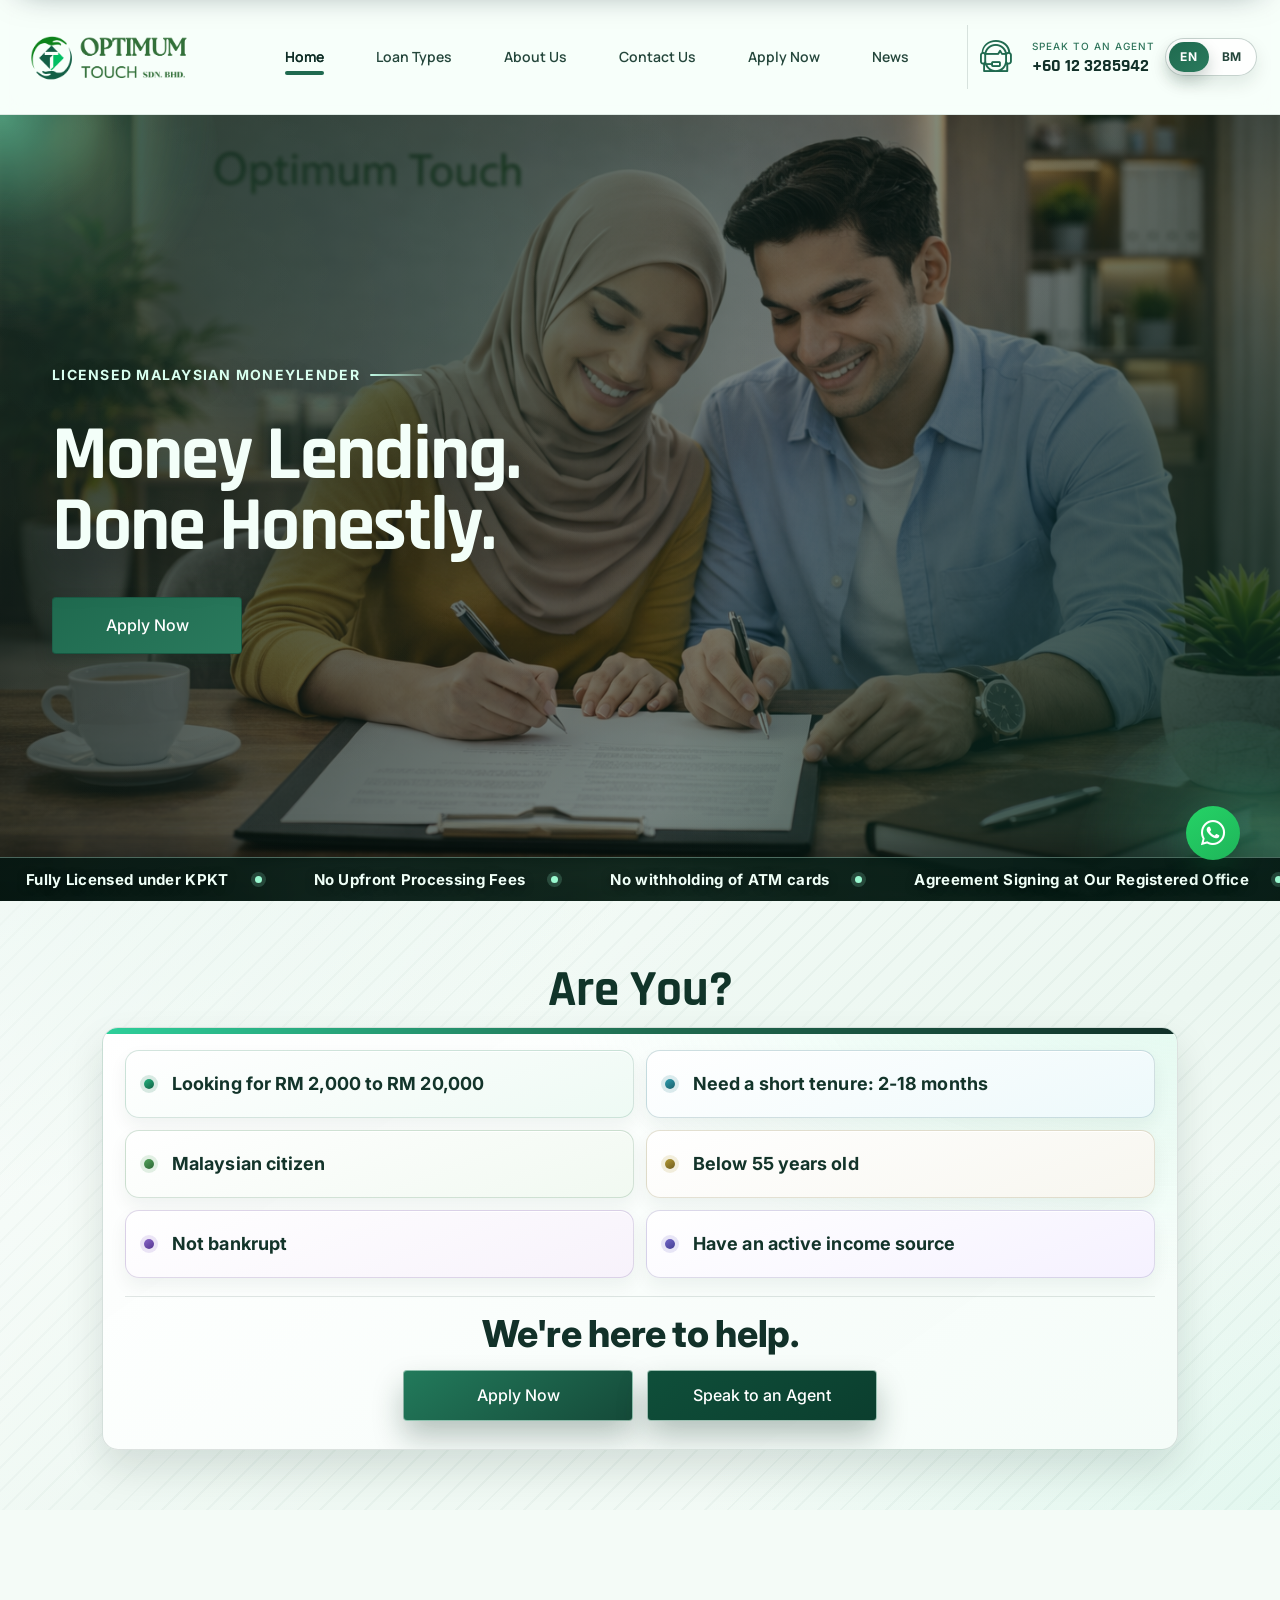
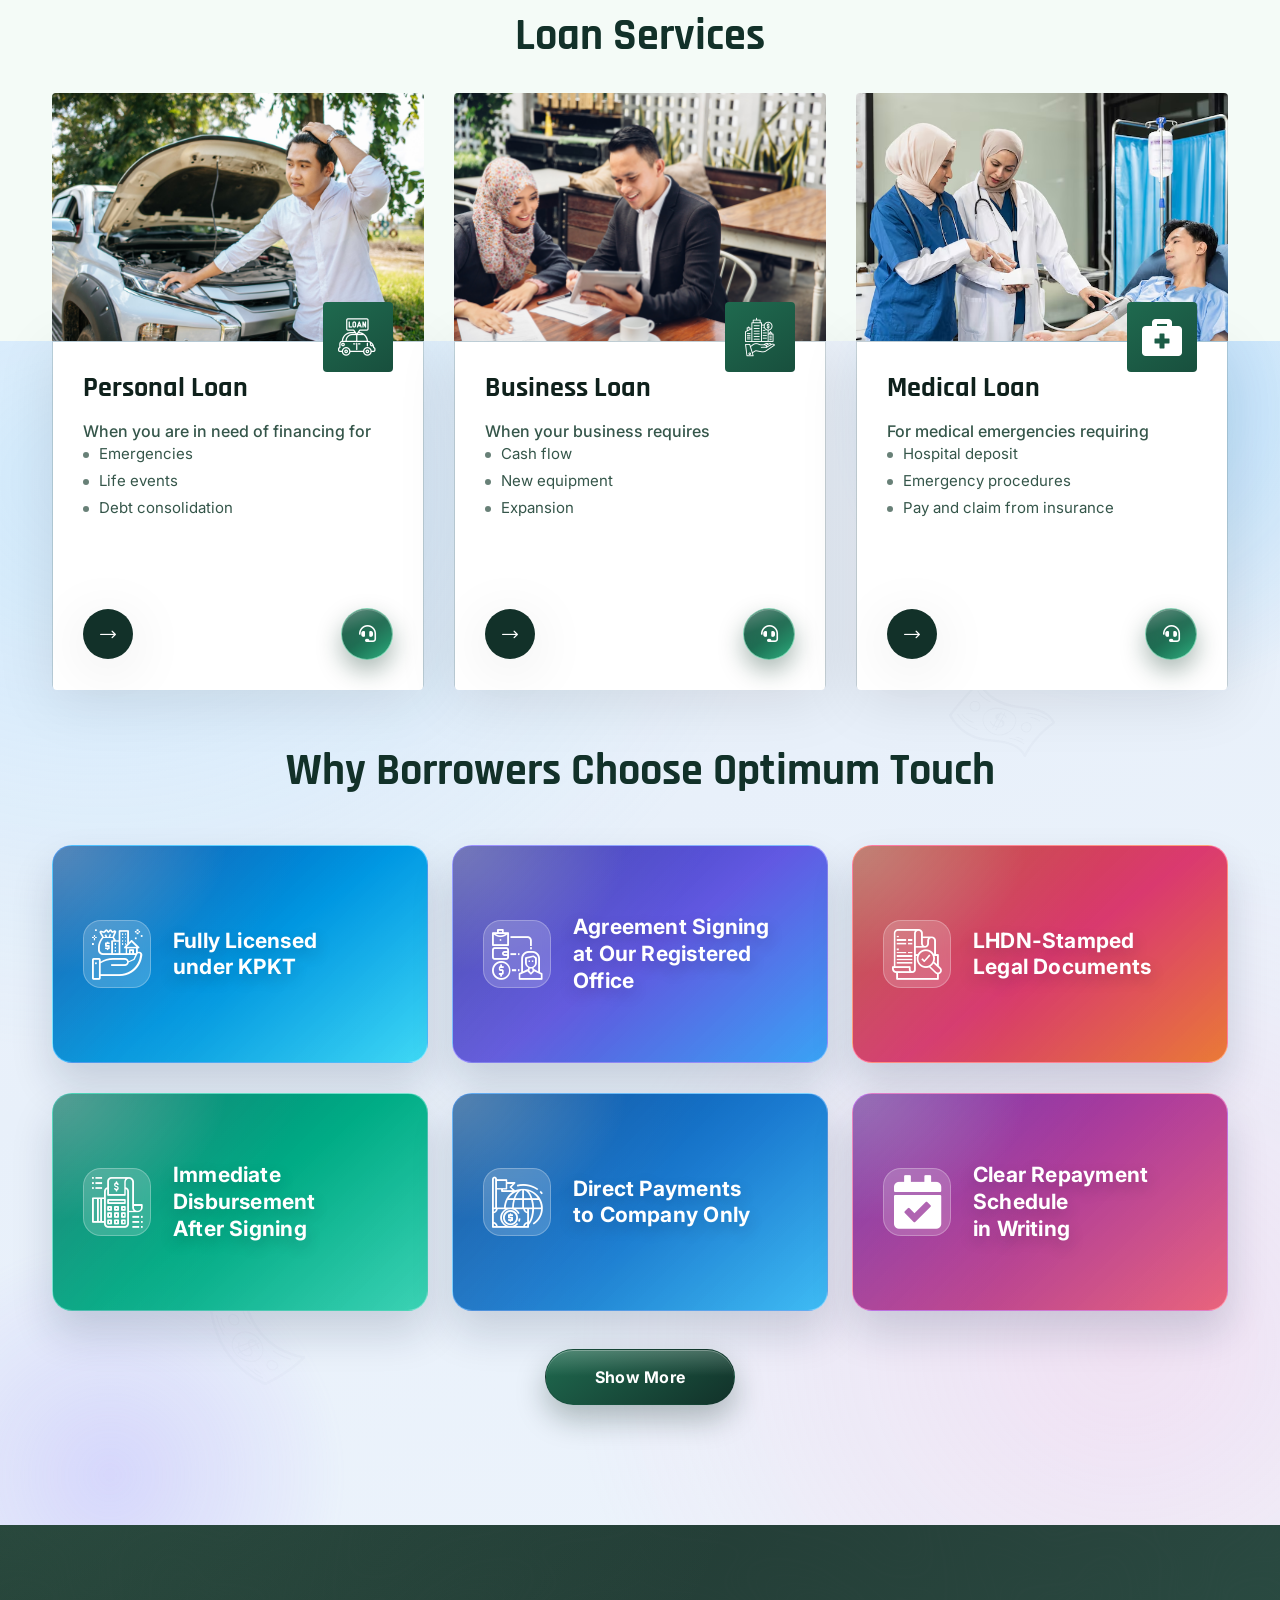
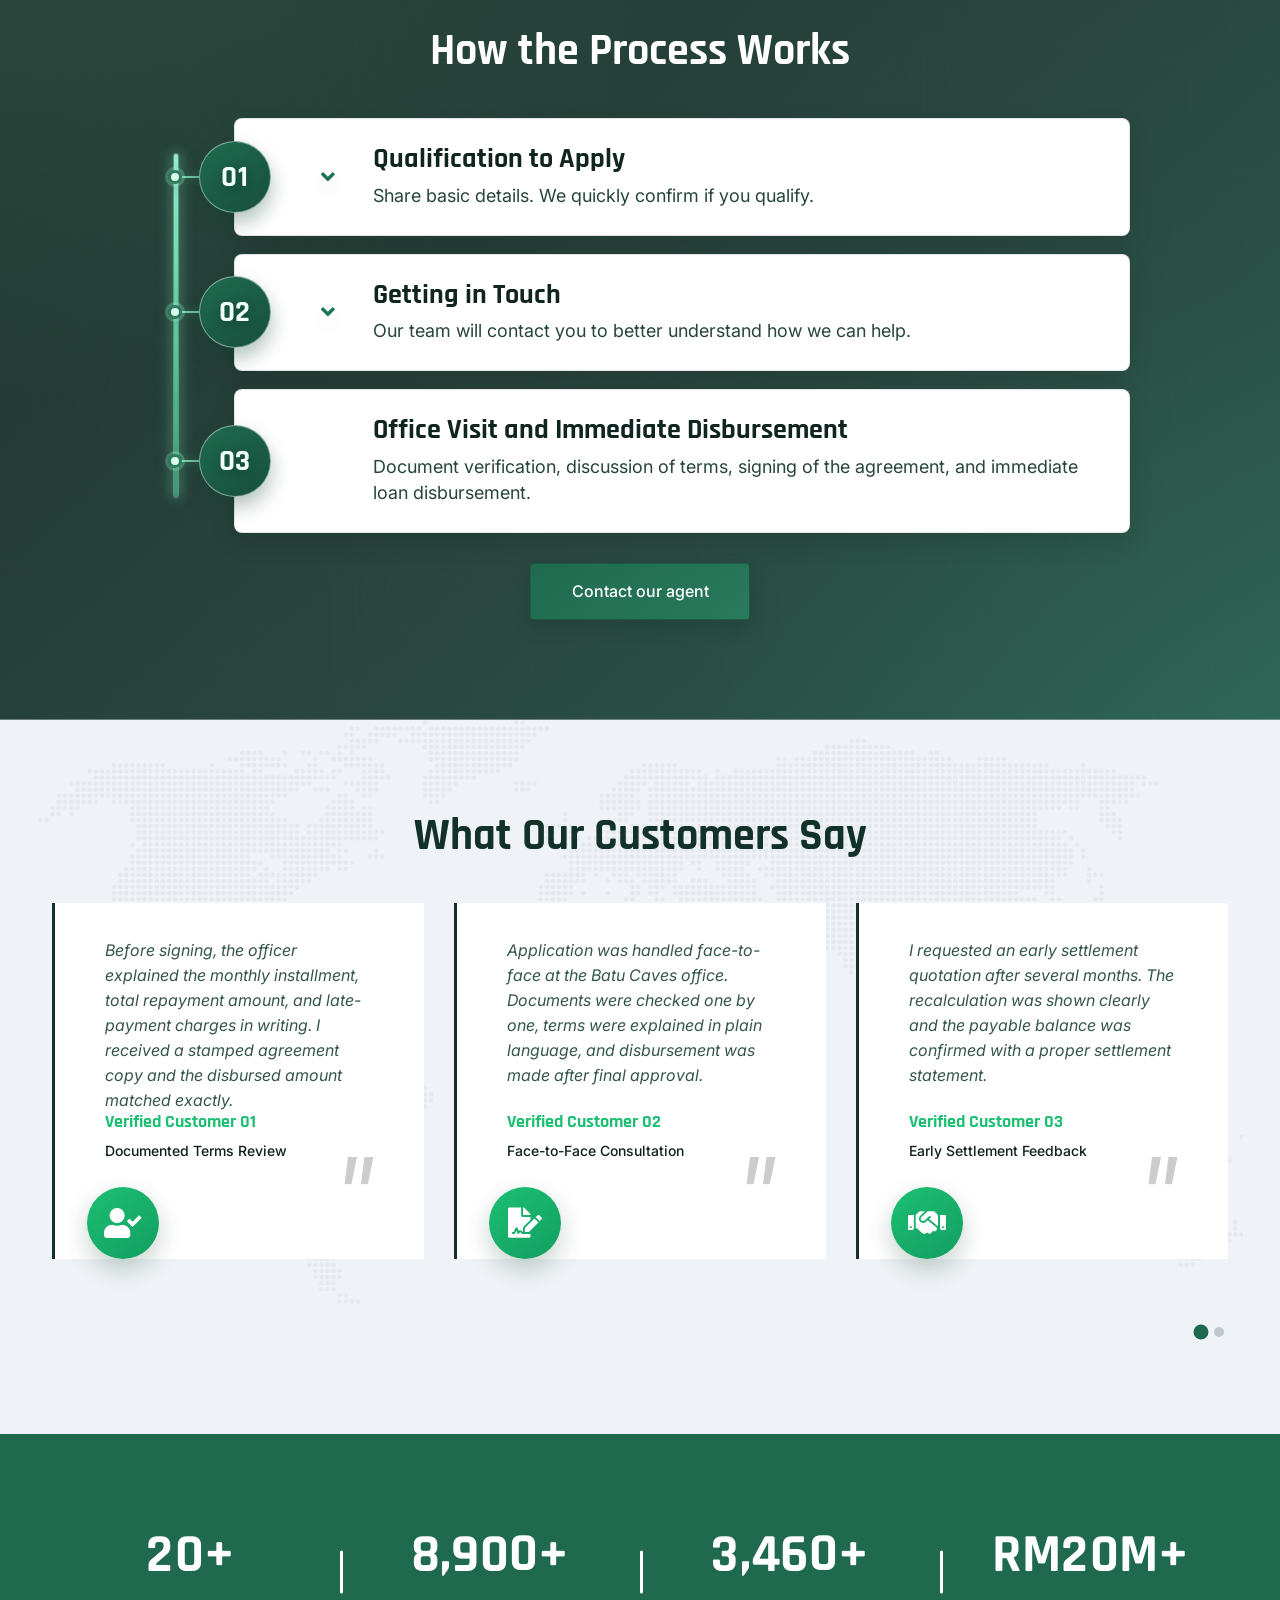
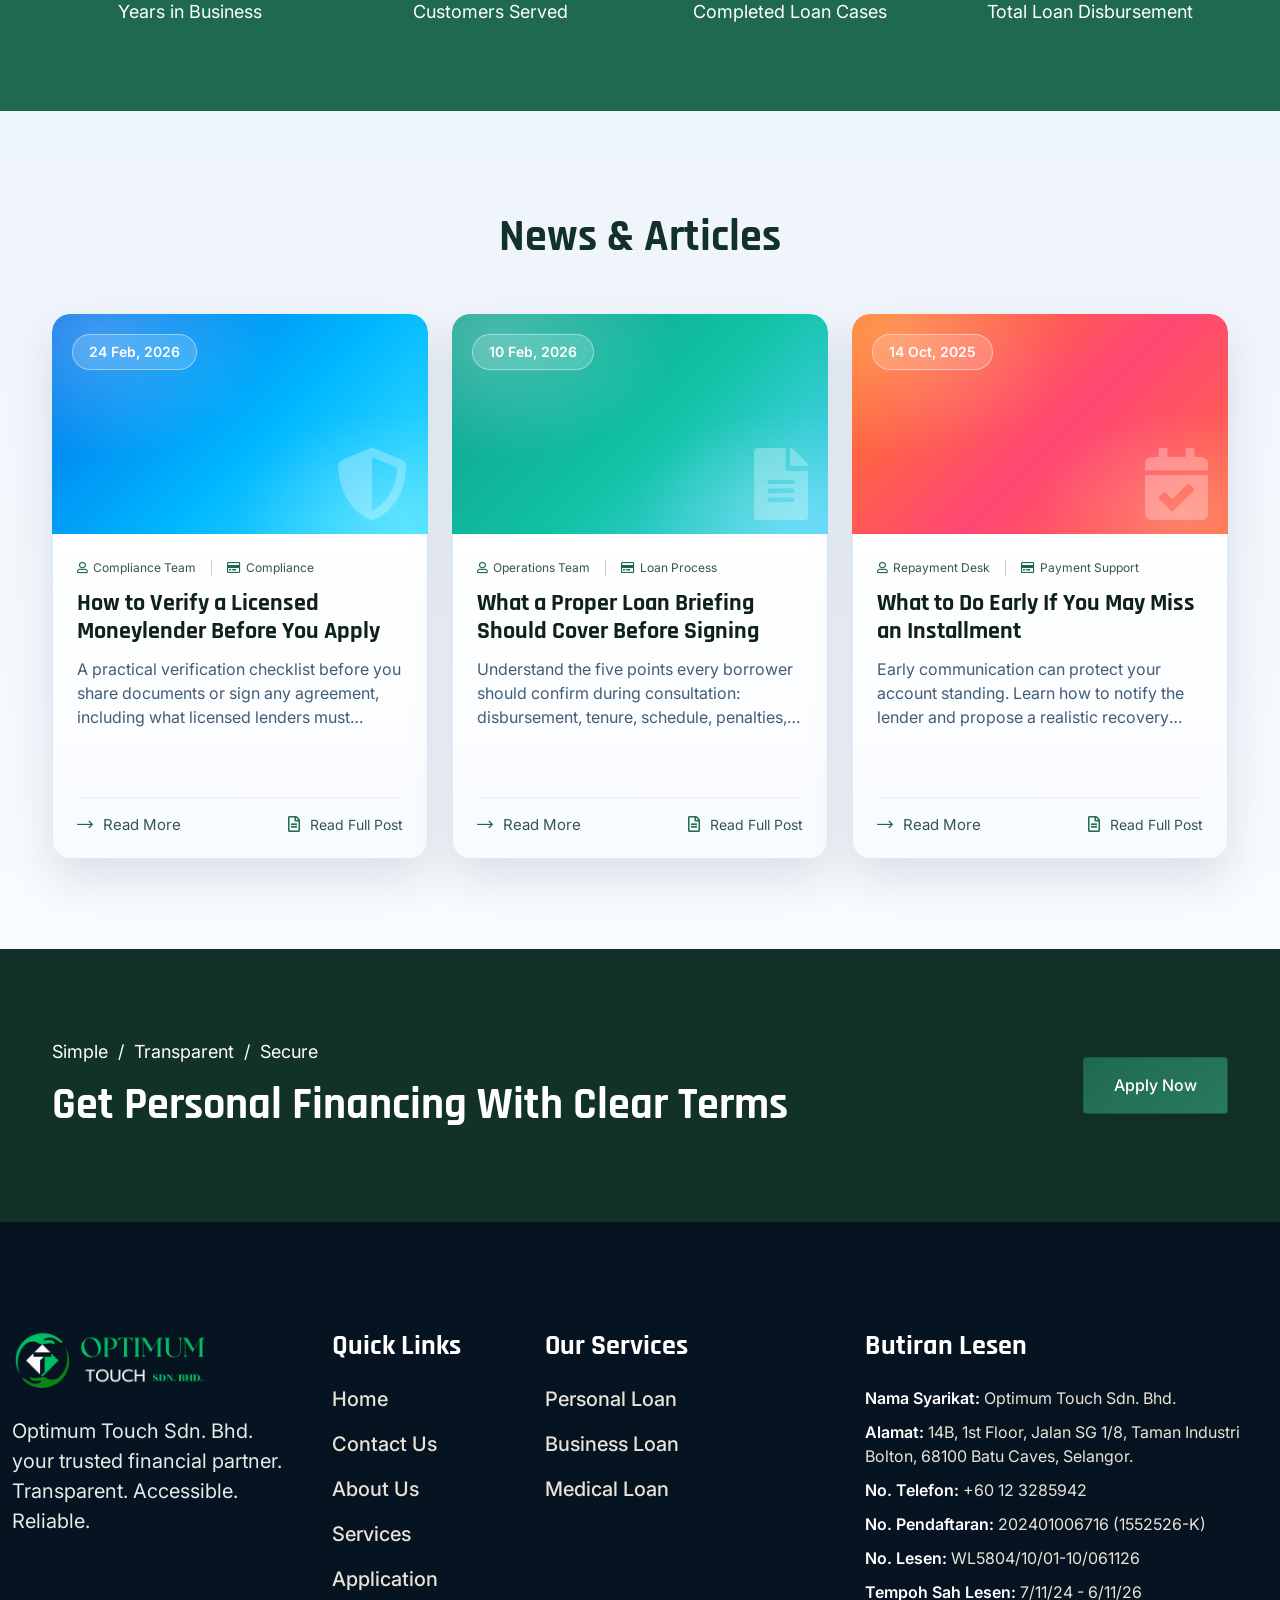
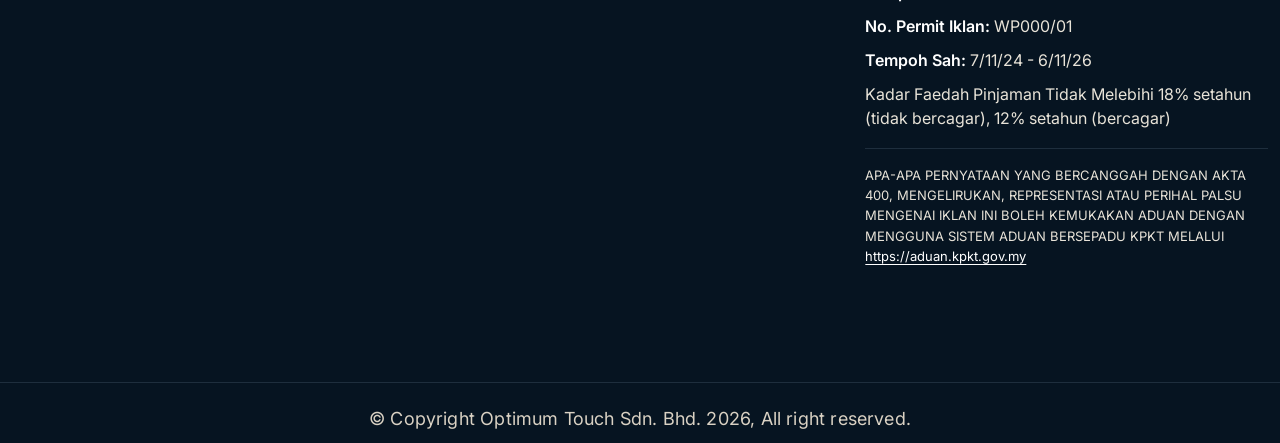
==== commit 9714881b: "Normalize footer interest rate weight" ====
--- a/index.html
+++ b/index.html
@@ -785,7 +785,7 @@
                                 <p><strong>Tempoh Sah Lesen:</strong> 7/11/24 - 6/11/26</p>
                                 <p><strong>No. Permit Iklan:</strong> WP000/01</p>
                                 <p><strong>Tempoh Sah:</strong> 7/11/24 - 6/11/26</p>
-                                <p><strong>Kadar Faedah Pinjaman Tidak Melebihi 18% setahun (tidak bercagar), 12% setahun (bercagar)</strong></p>
+                                <p>Kadar Faedah Pinjaman Tidak Melebihi 18% setahun (tidak bercagar), 12% setahun (bercagar)</p>
                                 <p class="footer-rg__kpkt-notice">APA-APA PERNYATAAN YANG BERCANGGAH DENGAN AKTA 400, MENGELIRUKAN, REPRESENTASI ATAU PERIHAL PALSU MENGENAI IKLAN INI BOLEH KEMUKAKAN ADUAN DENGAN MENGGUNA SISTEM ADUAN BERSEPADU KPKT MELALUI <a href="https://aduan.kpkt.gov.my" target="_blank" rel="noopener noreferrer">https://aduan.kpkt.gov.my</a></p>
                             </div>
                         </div><!-- /.footer-widget footer-widget__contact -->
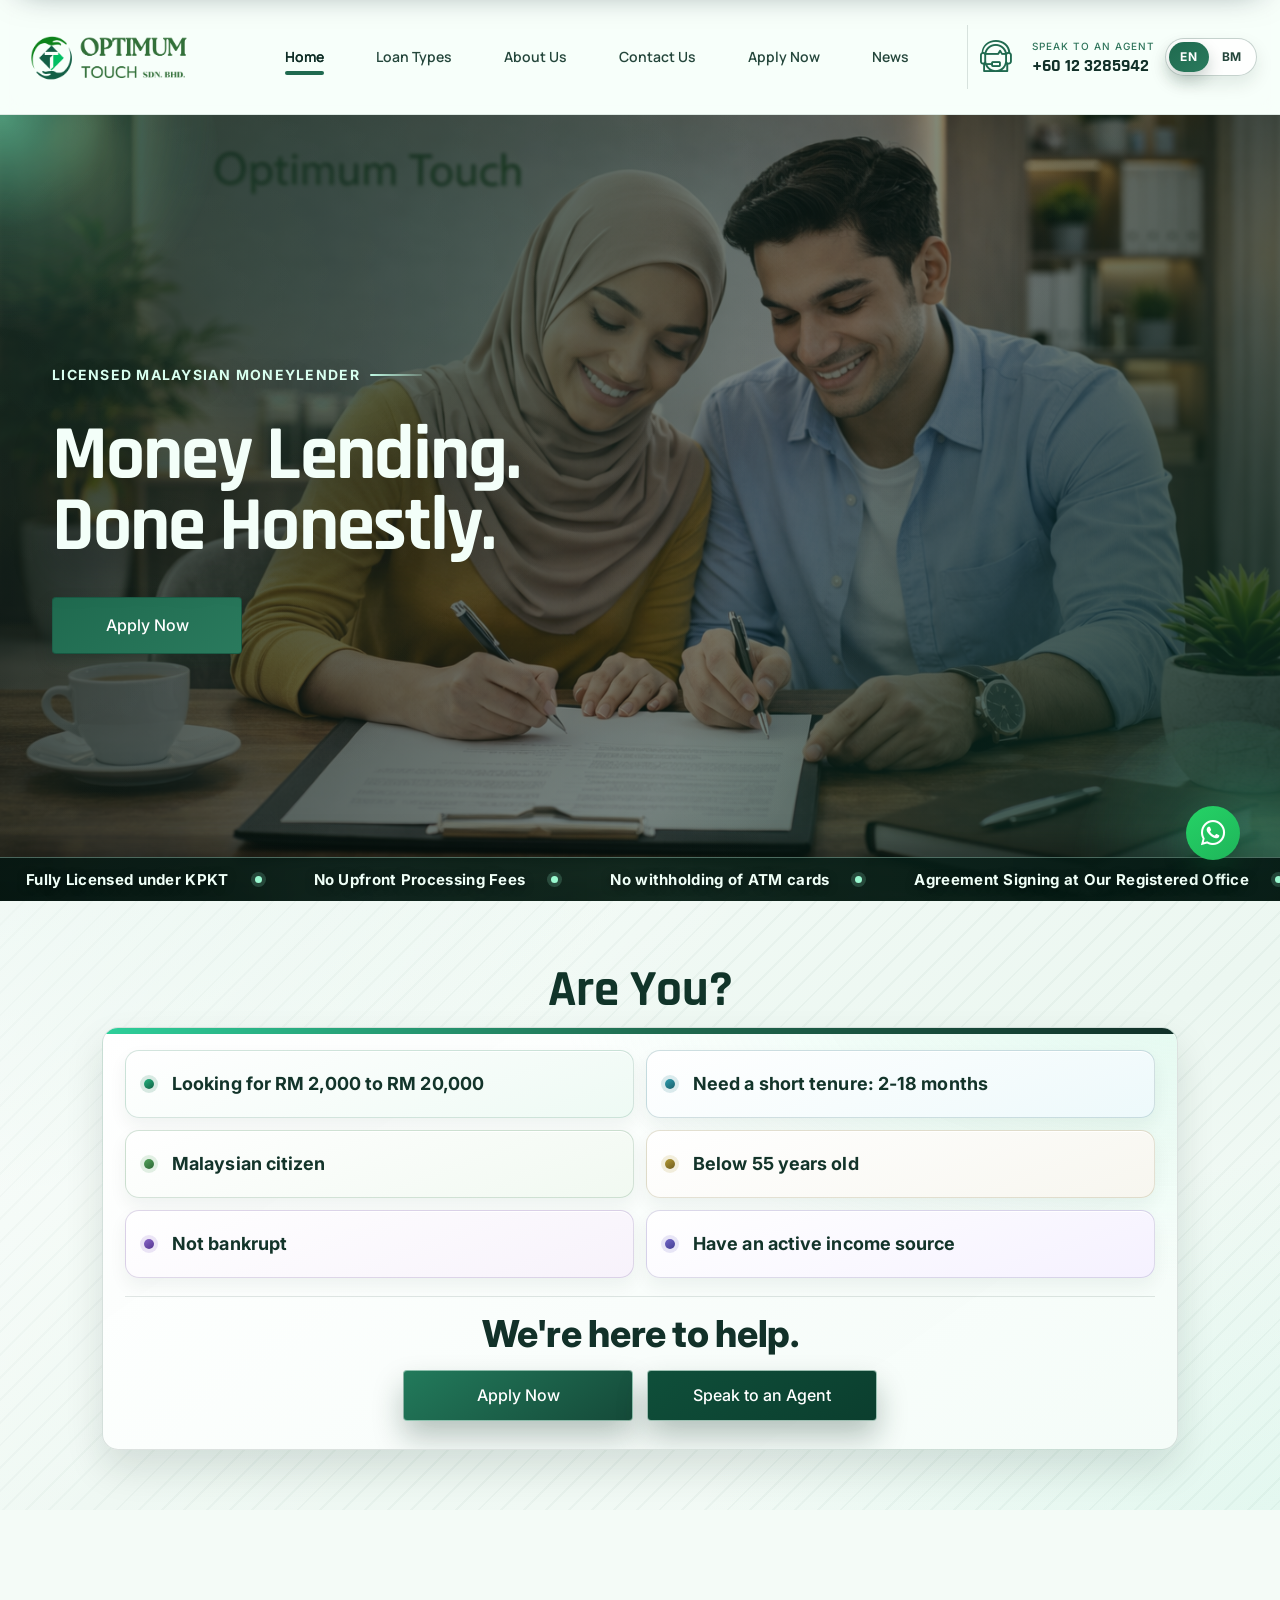
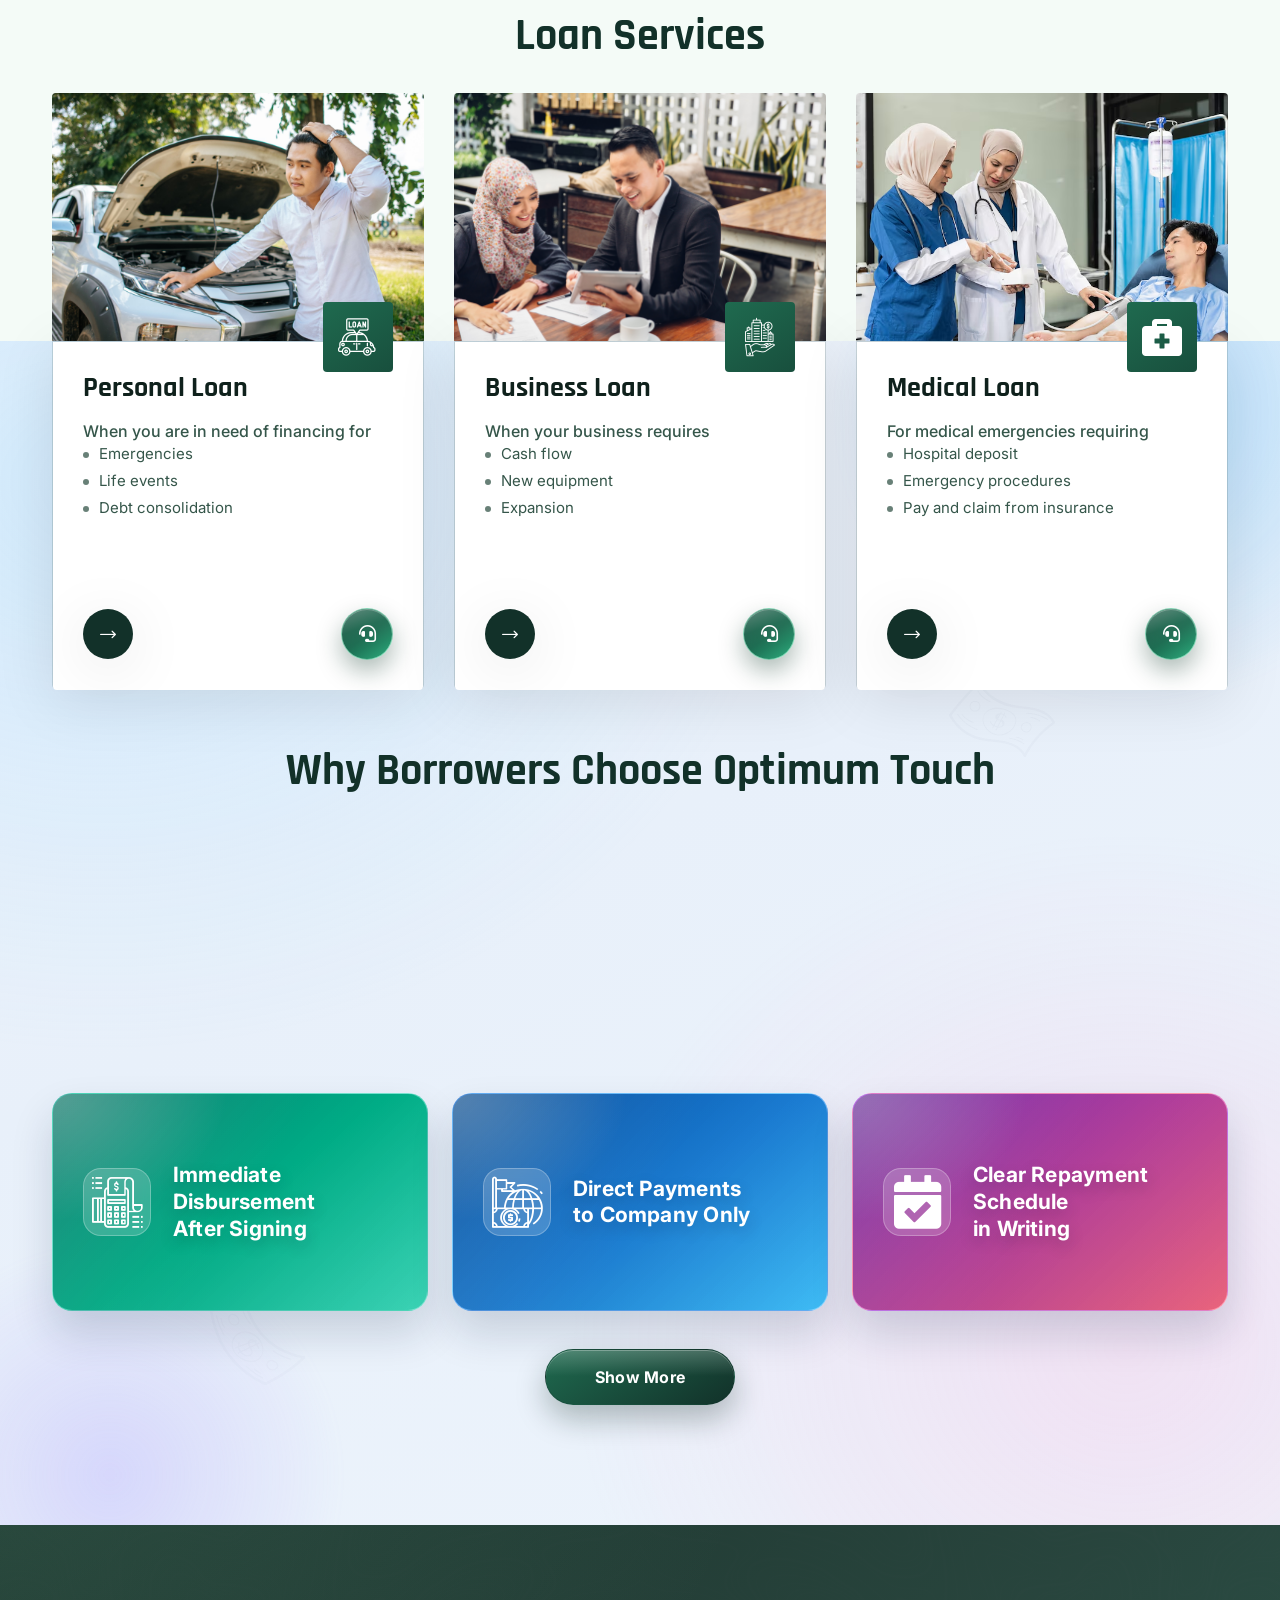
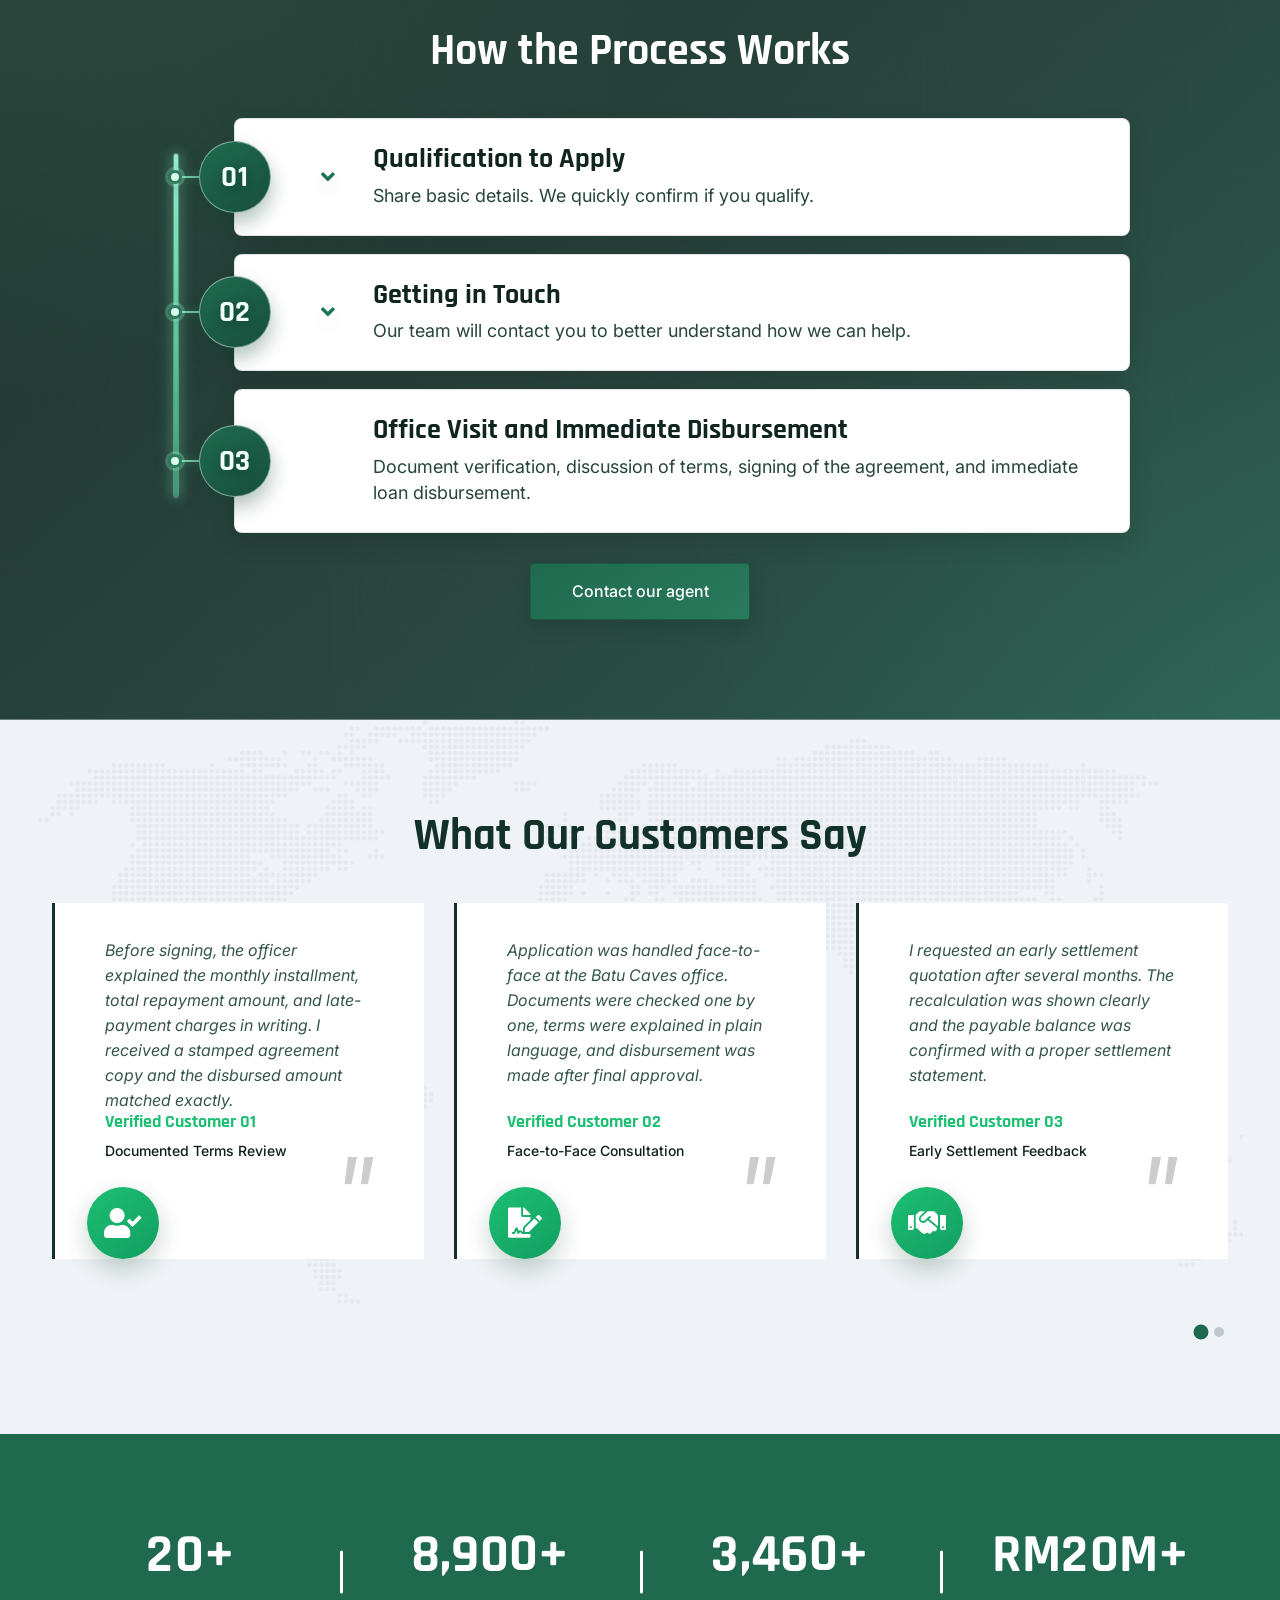
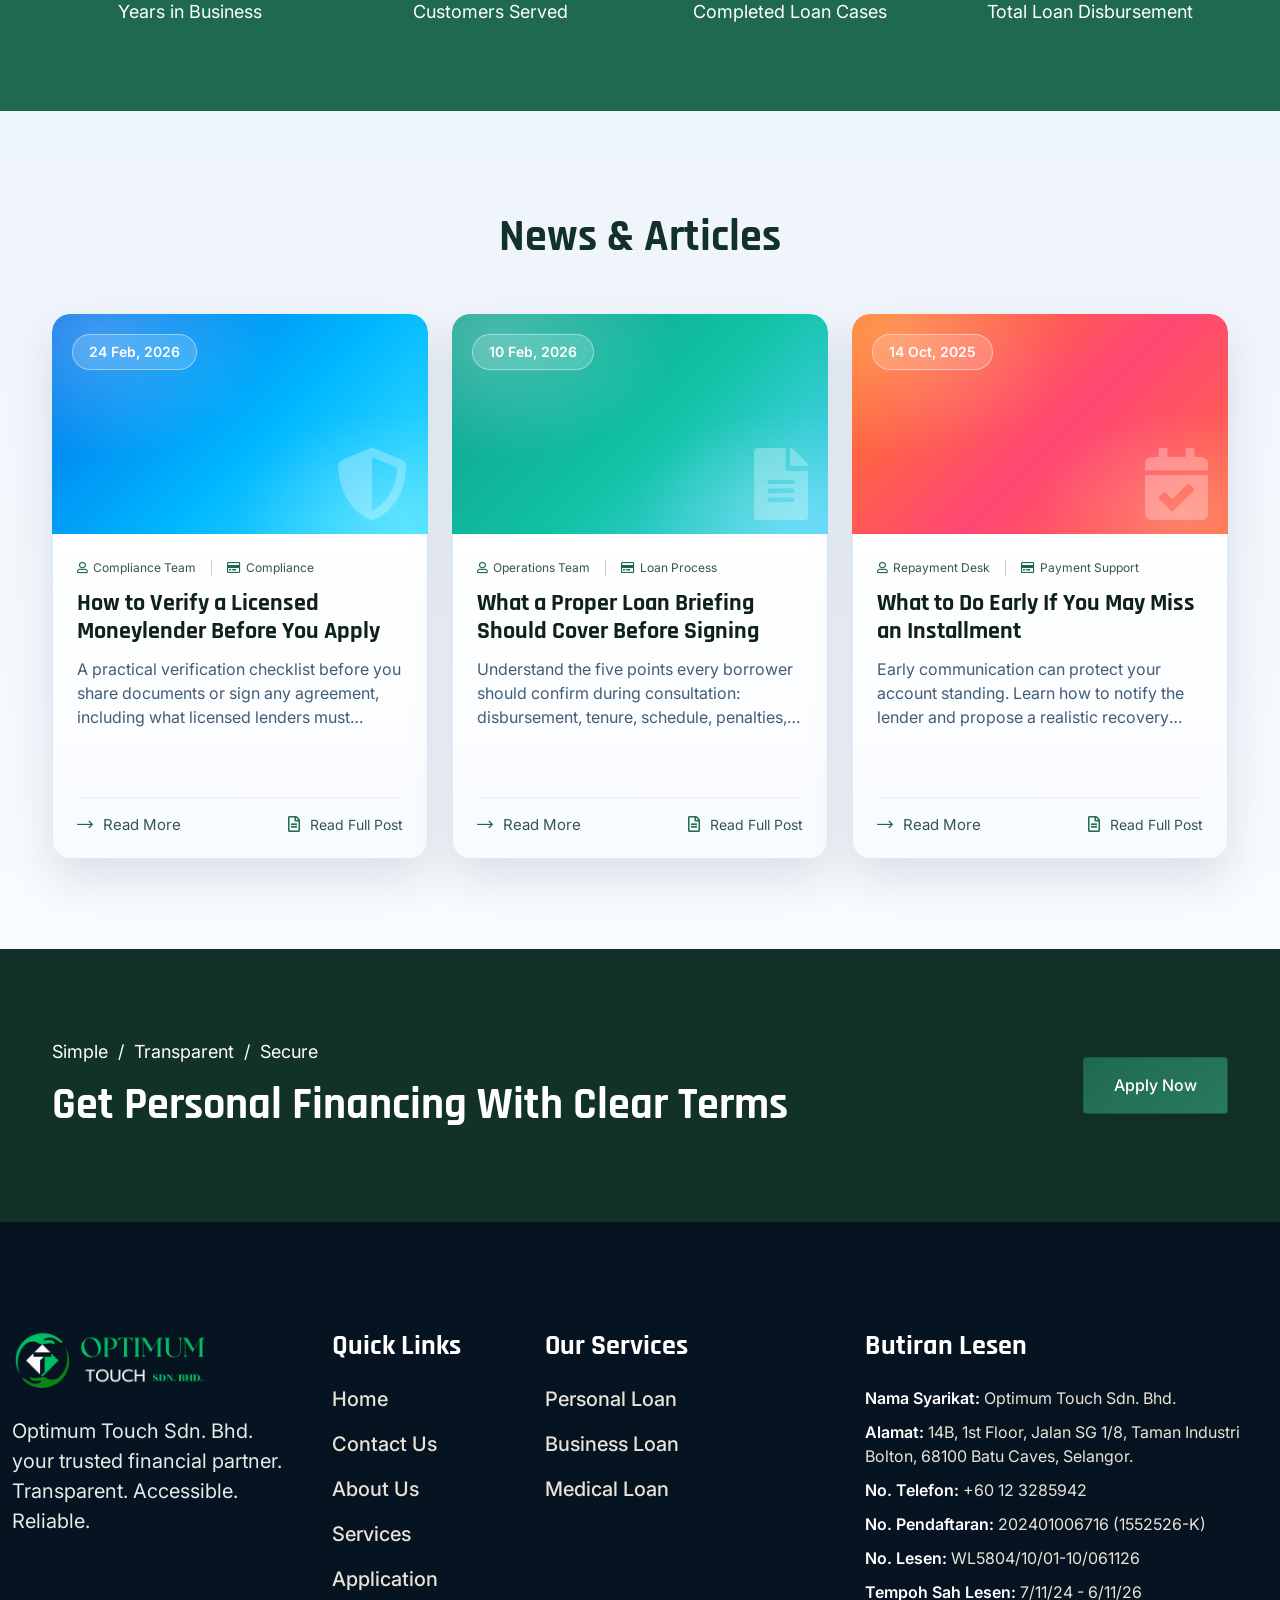
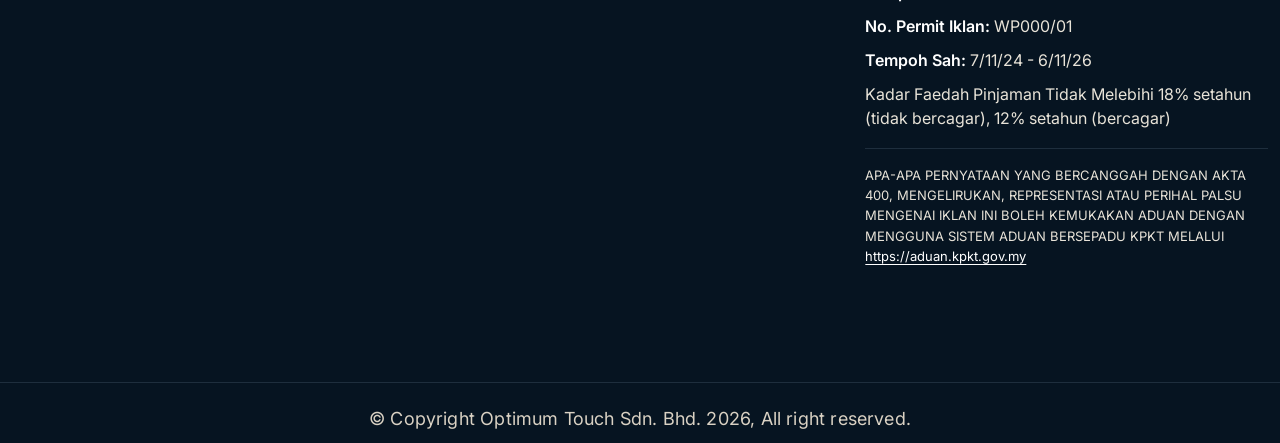
==== commit 27ad3378: "Apply BM copy updates from translation doc" ====
--- a/index.html
+++ b/index.html
@@ -26,7 +26,7 @@
     <link rel="stylesheet" type="text/css" href="assets/css/flaticon.css">
 
     <!-- site styles -->
-    <link rel="stylesheet" href="assets/css/main.css?v=20260502-02">
+    <link rel="stylesheet" href="assets/css/main.css?v=20260506-01">
 </head>
 
 <body>
@@ -198,7 +198,7 @@
                     <div class="col-xl-11 col-lg-12">
                         <div class="loan-hub__stage wow fadeInUp" data-wow-duration="1200ms">
                             <ul class="loan-hub__quick-list list-unstyled">
-                                <li>Looking for RM 2,000 to RM 20,000</li>
+                                <li data-bm="Perlukan Pembiayaan dari RM2,000 hingga RM20,000">Looking for RM 2,000 to RM 20,000</li>
                                 <li>Need a short tenure: 2-18 months</li>
                                 <li>Malaysian citizen</li>
                                 <li>Below 55 years old</li>
@@ -209,7 +209,7 @@
                                 <p class="loan-hub__quick-help">We're here to help.</p>
                                 <div class="loan-hub__actions text-center">
                                     <a href="apply-now.html" class="thm-btn">Apply Now</a>
-                                    <a href="https://wa.me/60123285942?text=Hi%20Optimum%20Touch%20team%2C%20I%20would%20like%20to%20speak%20to%20an%20agent%20about%20loan%20eligibility." target="_blank" rel="noopener noreferrer" class="thm-btn thm-btn--agent">Speak to an Agent</a>
+                                    <a href="https://wa.me/60123285942?text=Hi%20Optimum%20Touch%20team%2C%20I%20would%20like%20to%20speak%20to%20an%20agent%20about%20loan%20eligibility." target="_blank" rel="noopener noreferrer" class="thm-btn thm-btn--agent" data-bm="Hubungi Pakar Kami">Speak to an Agent</a>
                                 </div>
                             </div>
                         </div>
@@ -243,7 +243,7 @@
                                             </div>
                                         </a>
                                         <h3><a href="services.html#services-personal-card">Personal Loan</a></h3>
-                                        <p class="service-one__use-intro">When you are in need of financing for</p>
+                                        <p class="service-one__use-intro" data-bm="Pembiayaan Untuk:">When you are in need of financing for</p>
                                         <ul class="list-unstyled service-one__use-list">
                                             <li>Emergencies</li>
                                             <li>Life events</li>
@@ -267,7 +267,7 @@
                                         <ul class="list-unstyled service-one__criteria">
                                             <li>3 months bank statement</li>
                                             <li>Pay slip</li>
-                                            <li>Personal IC</li>
+                                            <li data-bm="Salinan Kad Pengenalan">Personal IC</li>
                                             <li>KWSP statement</li>
                                             <li>Utilities bill with current address
 (TNB or Water Bill)</li>
@@ -295,7 +295,7 @@
                                             </div>
                                         </a>
                                         <h3><a href="services.html#services-business-card">Business Loan</a></h3>
-                                        <p class="service-one__use-intro">When your business requires</p>
+                                        <p class="service-one__use-intro" data-bm="Pembiayaan Untuk:">When your business requires</p>
                                         <ul class="list-unstyled service-one__use-list">
                                             <li>Cash flow</li>
                                             <li>New equipment</li>
@@ -319,7 +319,7 @@
                                         <ul class="list-unstyled service-one__criteria">
                                             <li>6 months company statement</li>
                                             <li>Business SSM (Form 14)</li>
-                                            <li>Director IC</li>
+                                            <li data-bm="Salinan Kad Pengenalan Pengarah">Director IC</li>
                                             <li>Utilities bill with current address
 (TNB or Water Bill)</li>
                                         </ul>
@@ -346,7 +346,7 @@
                                             </div>
                                         </a>
                                         <h3><a href="services.html#services-medical-card">Medical Loan</a></h3>
-                                        <p class="service-one__use-intro">For medical emergencies requiring</p>
+                                        <p class="service-one__use-intro" data-bm="Pembiayaan Untuk:">For medical emergencies requiring</p>
                                         <ul class="list-unstyled service-one__use-list">
                                             <li>Hospital deposit</li>
                                             <li>Emergency procedures</li>
@@ -370,7 +370,7 @@
                                         <ul class="list-unstyled service-one__criteria">
                                             <li>3 months bank statement</li>
                                             <li>Pay slip</li>
-                                            <li>Personal IC</li>
+                                            <li data-bm="Salinan Kad Pengenalan">Personal IC</li>
                                             <li>KWSP statement</li>
                                             <li>Utilities bill with current address
 (TNB or Water Bill)</li>
@@ -398,7 +398,7 @@
                     <div class="col-lg-4 col-md-6 wow fadeInUp" data-wow-duration="1500ms">
                         <div class="feature-one__box">
                             <i class="pylon-icon-assets"></i>
-                            <p data-bm="Peminjam Berlesen Penuh (KPKT)">Fully Licensed <br>under KPKT</p>
+                            <p data-bm="Mengikuti Undang-Undang KPKT">Fully Licensed <br>under KPKT</p>
                         </div><!-- /.feature-one__box -->
                     </div><!-- /.col-lg-4 -->
 
@@ -414,7 +414,7 @@
                     <div class="col-lg-4 col-md-6 wow fadeInUp" data-wow-duration="1500ms">
                         <div class="feature-one__box">
                             <i class="pylon-icon-verification"></i>
-                            <p data-bm="Dokumen Sah &amp; Stamp LHDN">LHDN-Stamped <br>Legal Documents</p>
+                            <p data-bm="Dokumen Disetem Oleh LHDN">LHDN-Stamped <br>Legal Documents</p>
                         </div><!-- /.feature-one__box -->
                     </div><!-- /.col-lg-4 -->
 
@@ -438,7 +438,7 @@
                     <div class="col-lg-4 col-md-6 wow fadeInUp" data-wow-duration="1500ms">
                         <div class="feature-one__box">
                             <i class="fas fa-calendar-check"></i>
-                            <p data-bm="Jadual Bayaran Jelas">Clear Repayment Schedule <br>in Writing</p>
+                            <p data-bm="Jadual Pembayaran Balik Yang Jelas">Clear Repayment Schedule <br>in Writing</p>
                         </div><!-- /.feature-one__box -->
                     </div><!-- /.col-lg-4 -->
                 </div><!-- /.row -->
@@ -454,7 +454,7 @@
             <div class="container">
                 <div class="block-title text-center">
                     <p class="process-timeline-section__eyebrow"><i class="fas fa-list-ol"></i>Loan Process Timeline</p>
-                    <h2>How the Process Works</h2>
+                    <h2 data-bm="Proses Aplikasi">How the Process Works</h2>
                 </div>
                 <div class="process-timeline">
                     <div class="process-step wow fadeInUp" data-wow-duration="1200ms">
@@ -480,7 +480,7 @@
                     </div>
                 </div>
                 <div class="process-timeline__actions text-center">
-                    <a href="https://wa.me/60123285942?text=Hi%20Optimum%20Touch%20team%2C%20I%20would%20like%20to%20speak%20to%20an%20agent." target="_blank" rel="noopener noreferrer" class="thm-btn">Contact our agent</a>
+                    <a href="https://wa.me/60123285942?text=Hi%20Optimum%20Touch%20team%2C%20I%20would%20like%20to%20speak%20to%20an%20agent." target="_blank" rel="noopener noreferrer" class="thm-btn" data-bm="Hubungi Pakar Kami">Contact our agent</a>
                 </div>
             </div>
         </section><!-- /.process-timeline-section -->
@@ -490,7 +490,7 @@
             <div class="container">
                 <div class="block-title text-center">
                     <p>Real Customer Reviews</p>
-                    <h2>What Our Customers Say</h2>
+                    <h2 data-bm="Testimoni">What Our Customers Say</h2>
                 </div><!-- /.block-title -->
                 <div class="thm-swiper__slider swiper-container" data-swiper-options='{
         "spaceBetween": 0,
@@ -882,10 +882,9 @@
     <script src="assets/js/wNumb.min.js"></script>
     <script src="assets/js/nouislider.min.js"></script>
     <!-- site js -->
-    <script src="assets/js/theme.js?v=20260412-01"></script>
+    <script src="assets/js/theme.js?v=20260506-01"></script>
 </body>
 
 </html>
 
 
-
--- a/assets/css/main.css
+++ b/assets/css/main.css
@@ -23769,6 +23769,7 @@
   opacity: 0.82;
 }
 
+#why-choose-detailed .service-one__content h3,
 #why-choose-detailed .service-one__content h3 a,
 #why-choose-detailed .service-one__content h3 a:hover,
 #why-choose-detailed .service-one__content p {
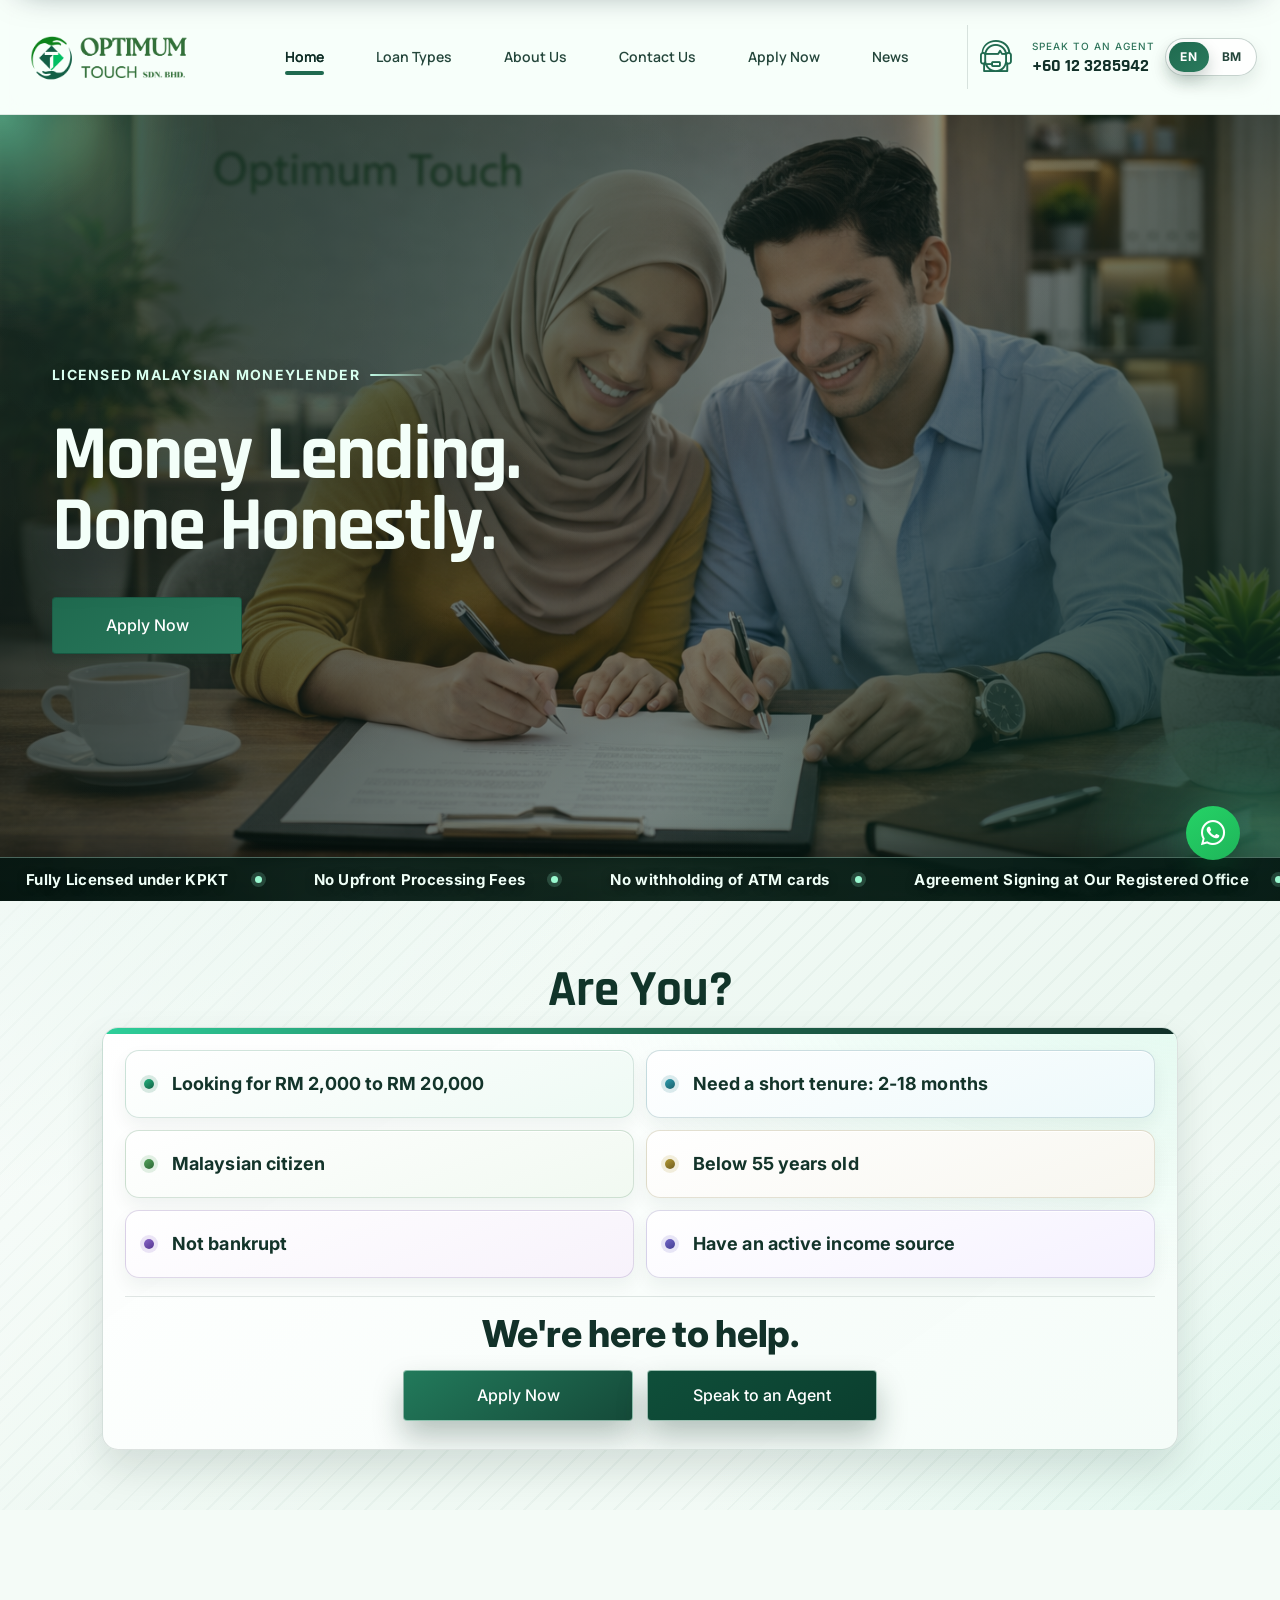
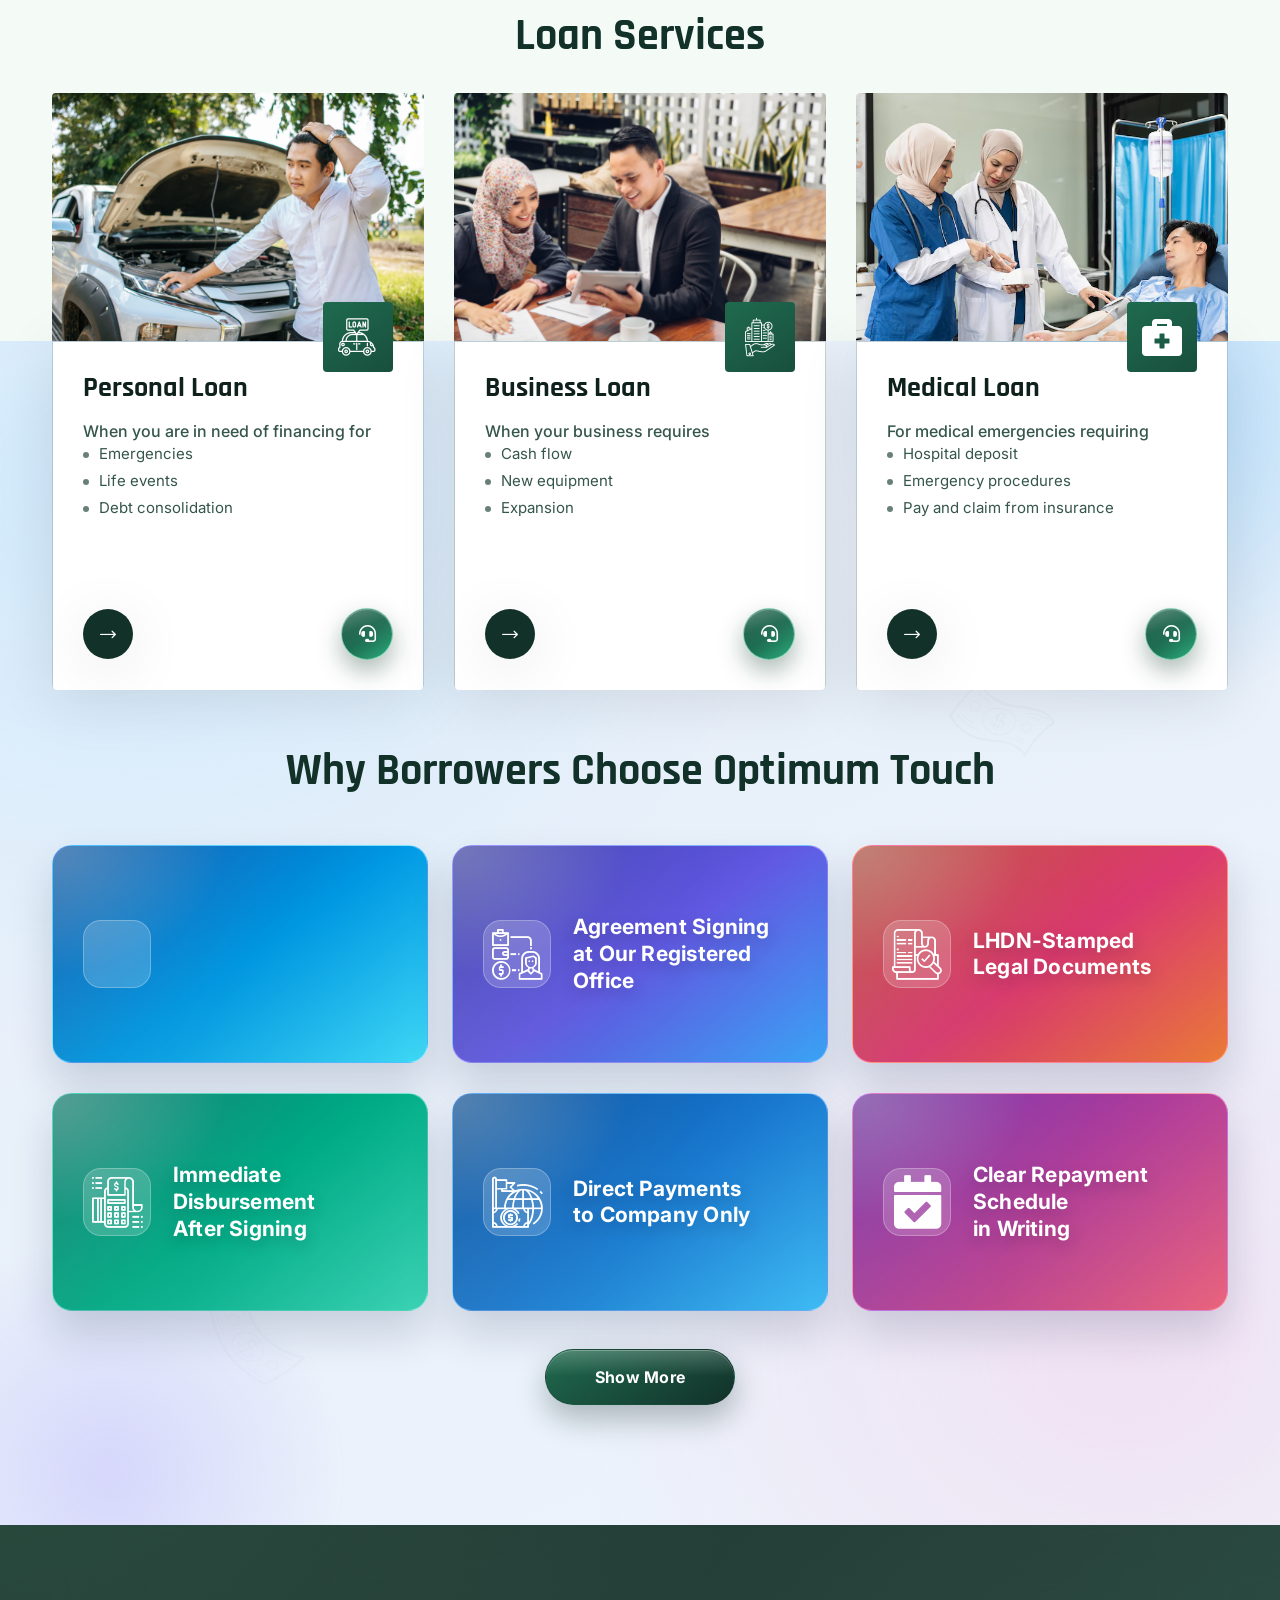
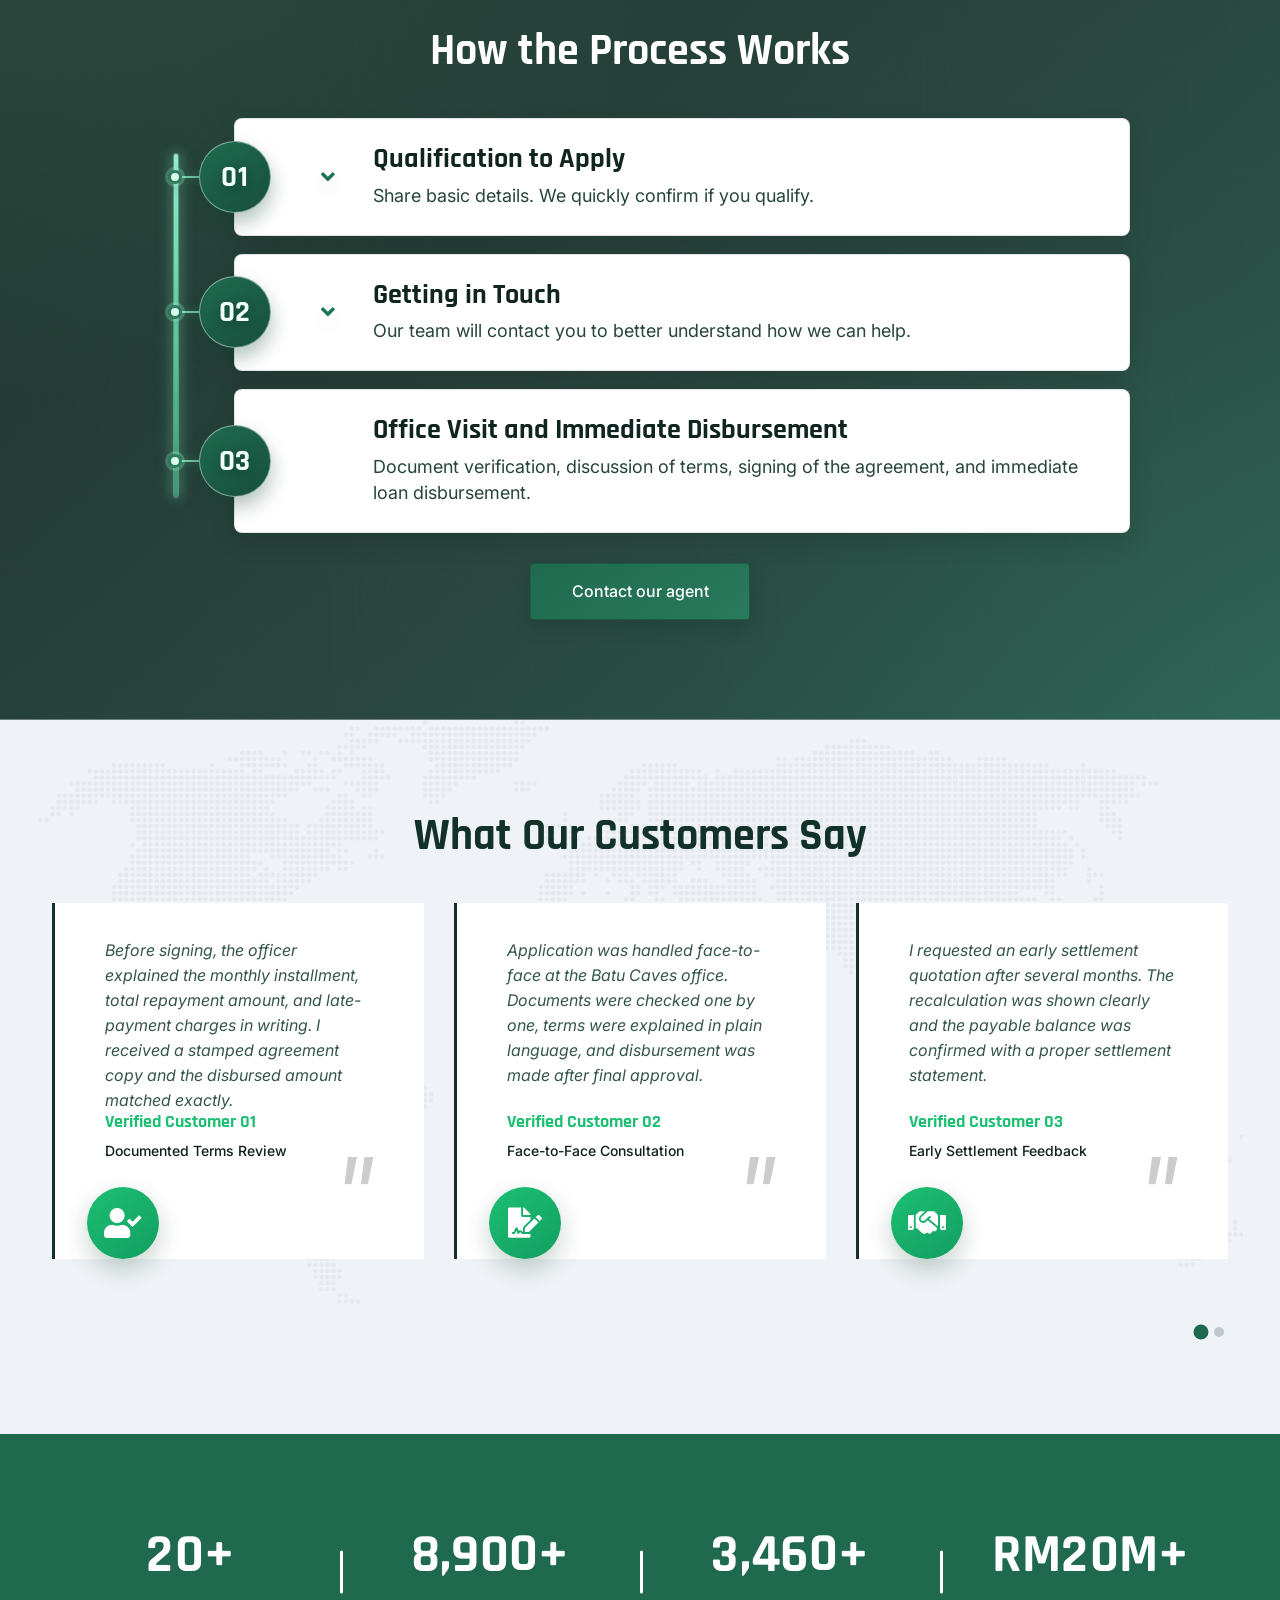
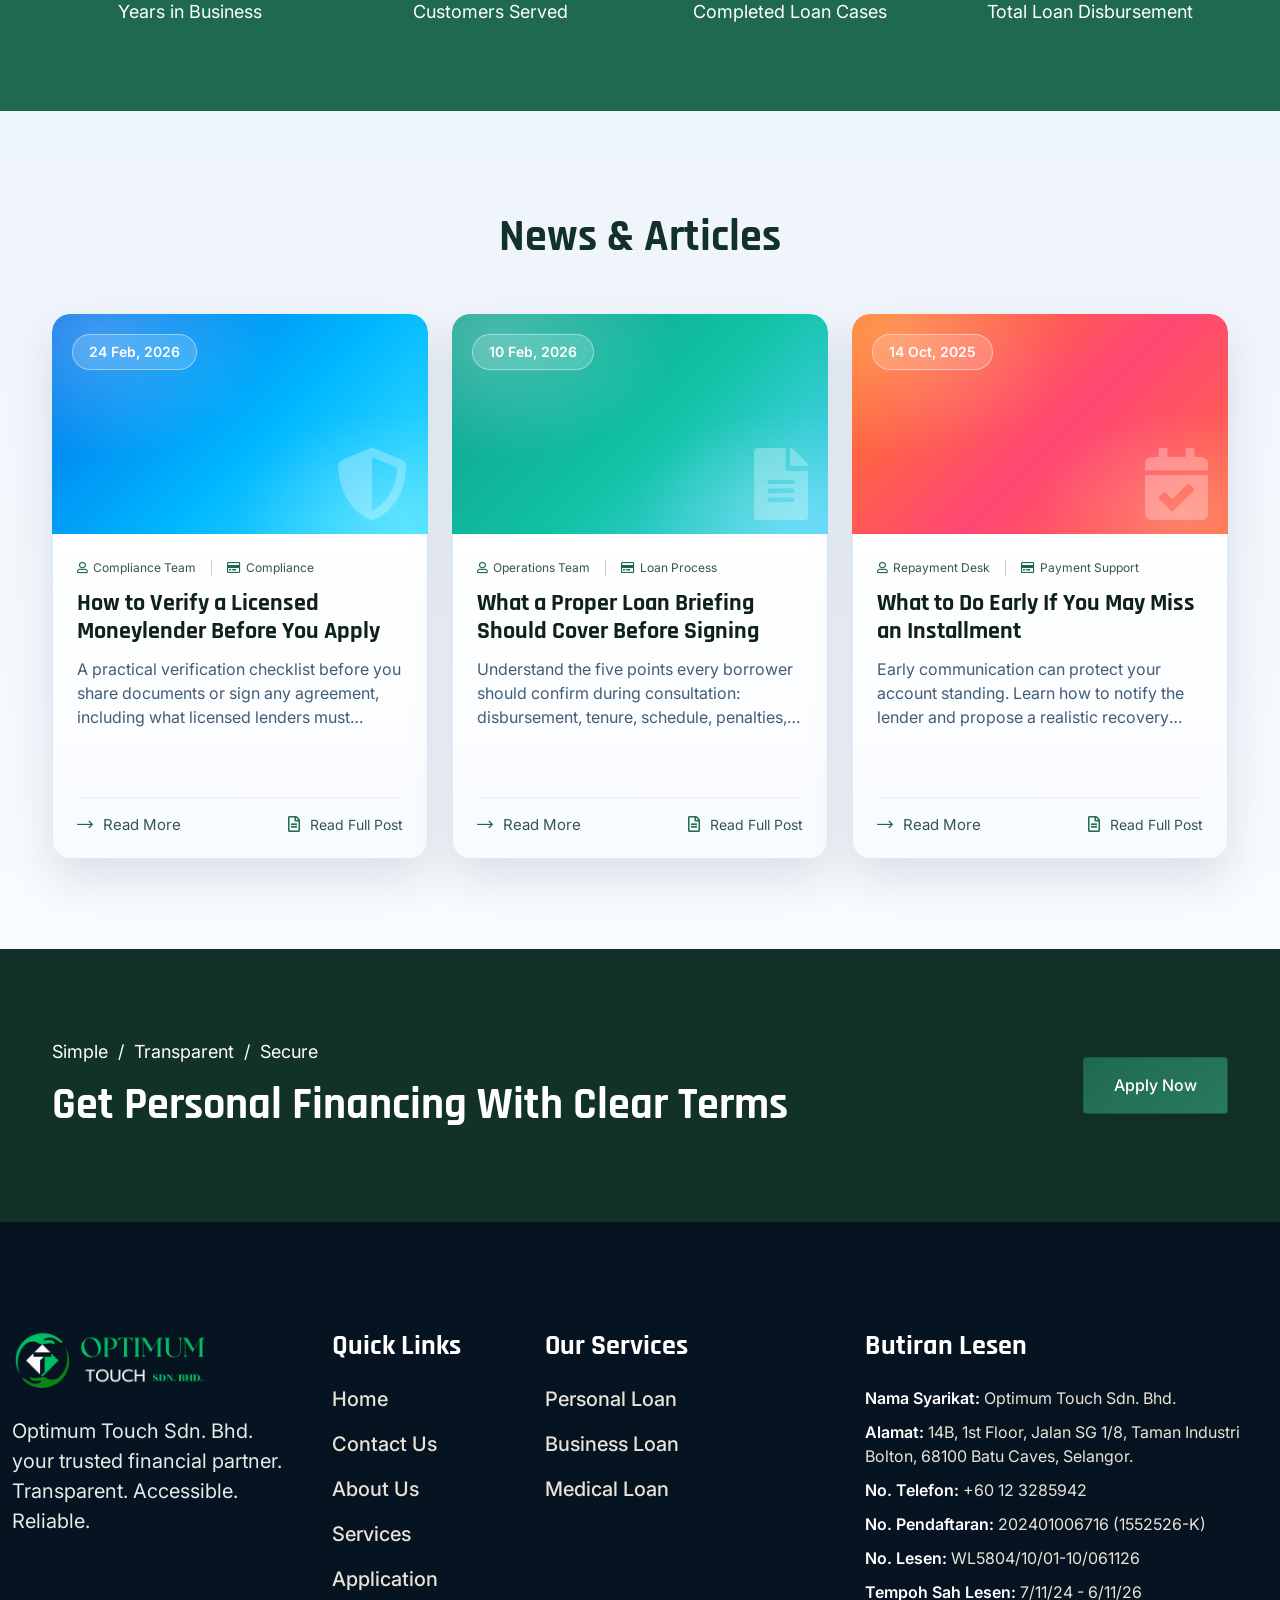
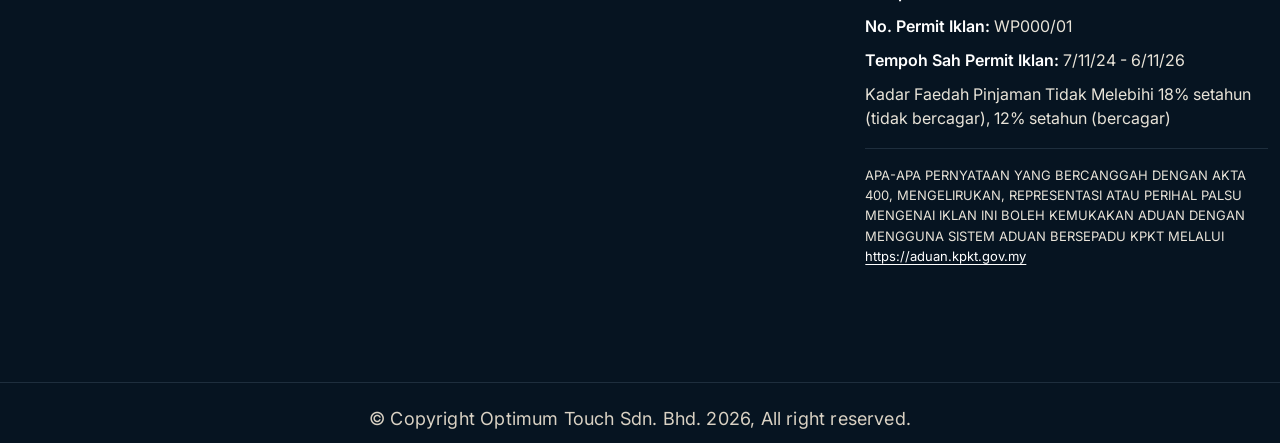
==== commit 97f23edd: "Update permit validity footer label" ====
--- a/index.html
+++ b/index.html
@@ -784,7 +784,7 @@
                                 <p><strong>No. Lesen:</strong> WL5804/10/01-10/061126</p>
                                 <p><strong>Tempoh Sah Lesen:</strong> 7/11/24 - 6/11/26</p>
                                 <p><strong>No. Permit Iklan:</strong> WP000/01</p>
-                                <p><strong>Tempoh Sah:</strong> 7/11/24 - 6/11/26</p>
+                                <p><strong>Tempoh Sah Permit Iklan:</strong> 7/11/24 - 6/11/26</p>
                                 <p>Kadar Faedah Pinjaman Tidak Melebihi 18% setahun (tidak bercagar), 12% setahun (bercagar)</p>
                                 <p class="footer-rg__kpkt-notice">APA-APA PERNYATAAN YANG BERCANGGAH DENGAN AKTA 400, MENGELIRUKAN, REPRESENTASI ATAU PERIHAL PALSU MENGENAI IKLAN INI BOLEH KEMUKAKAN ADUAN DENGAN MENGGUNA SISTEM ADUAN BERSEPADU KPKT MELALUI <a href="https://aduan.kpkt.gov.my" target="_blank" rel="noopener noreferrer">https://aduan.kpkt.gov.my</a></p>
                             </div>
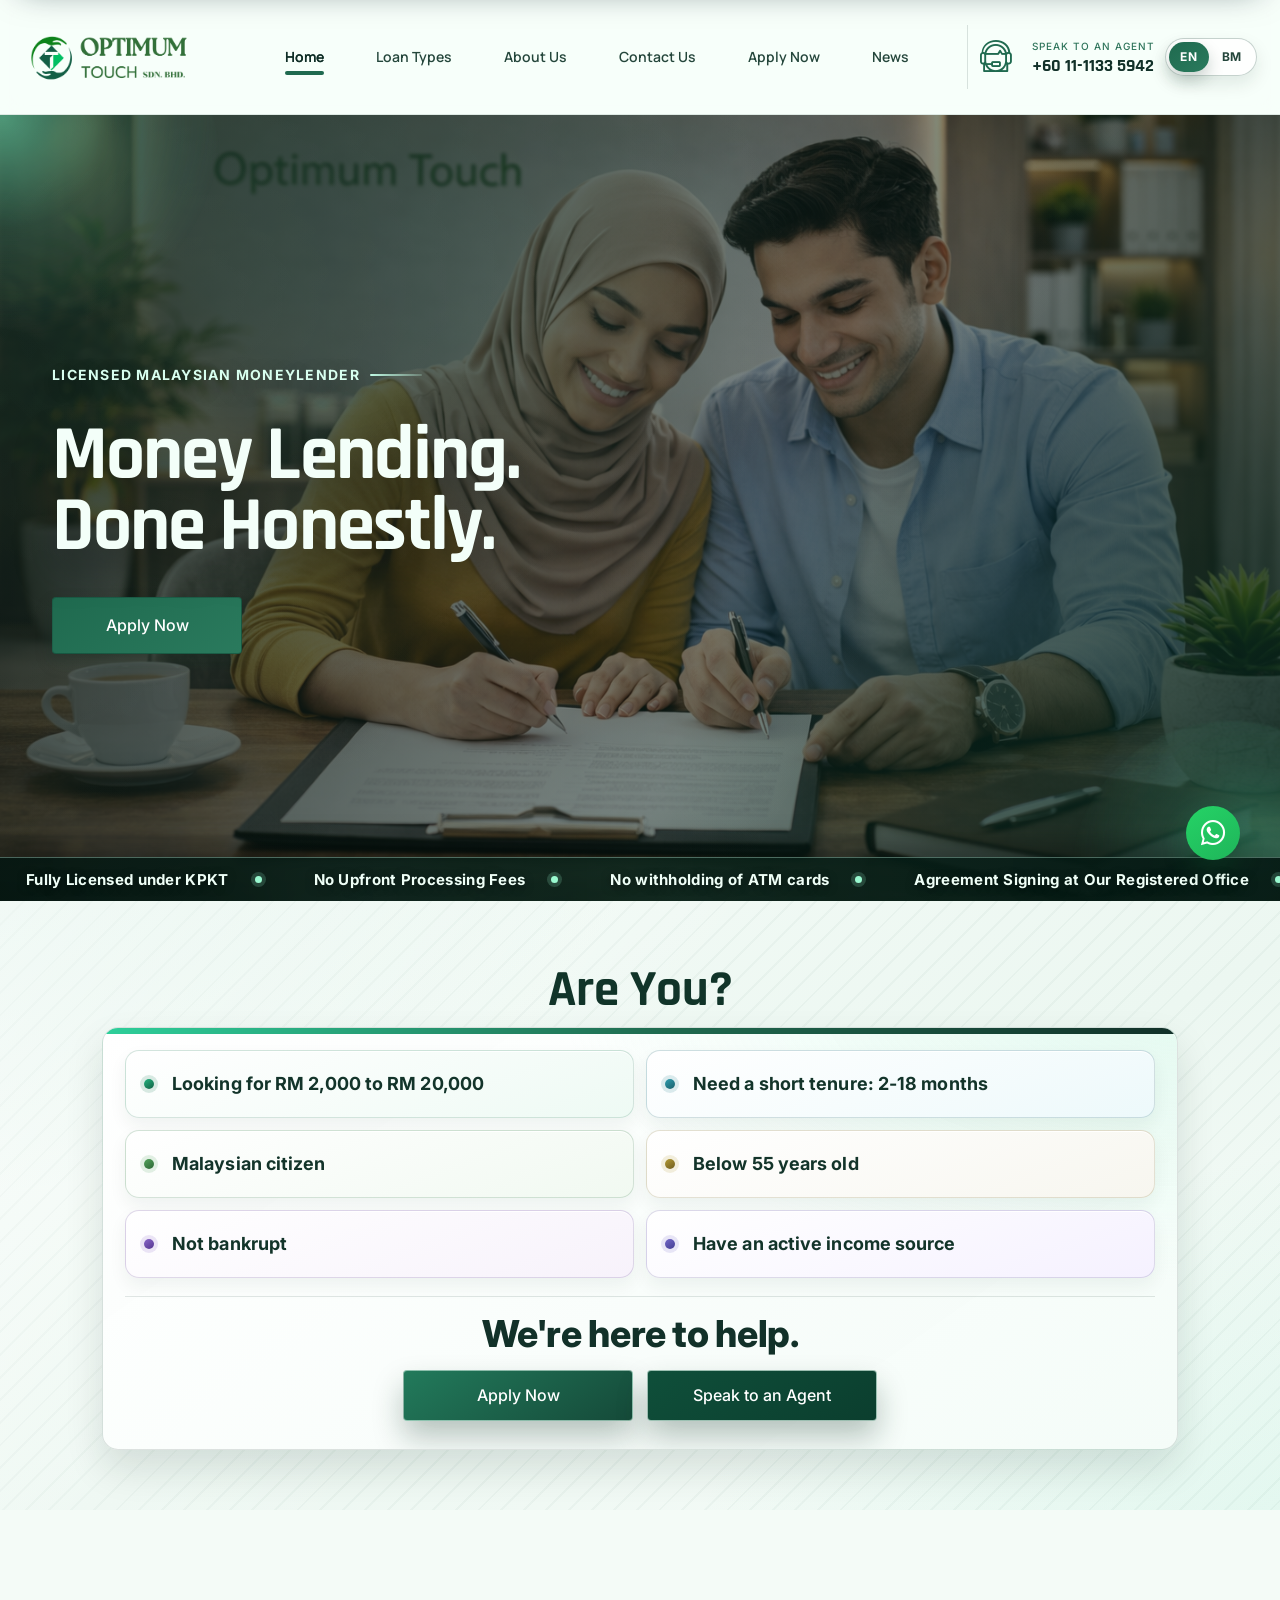
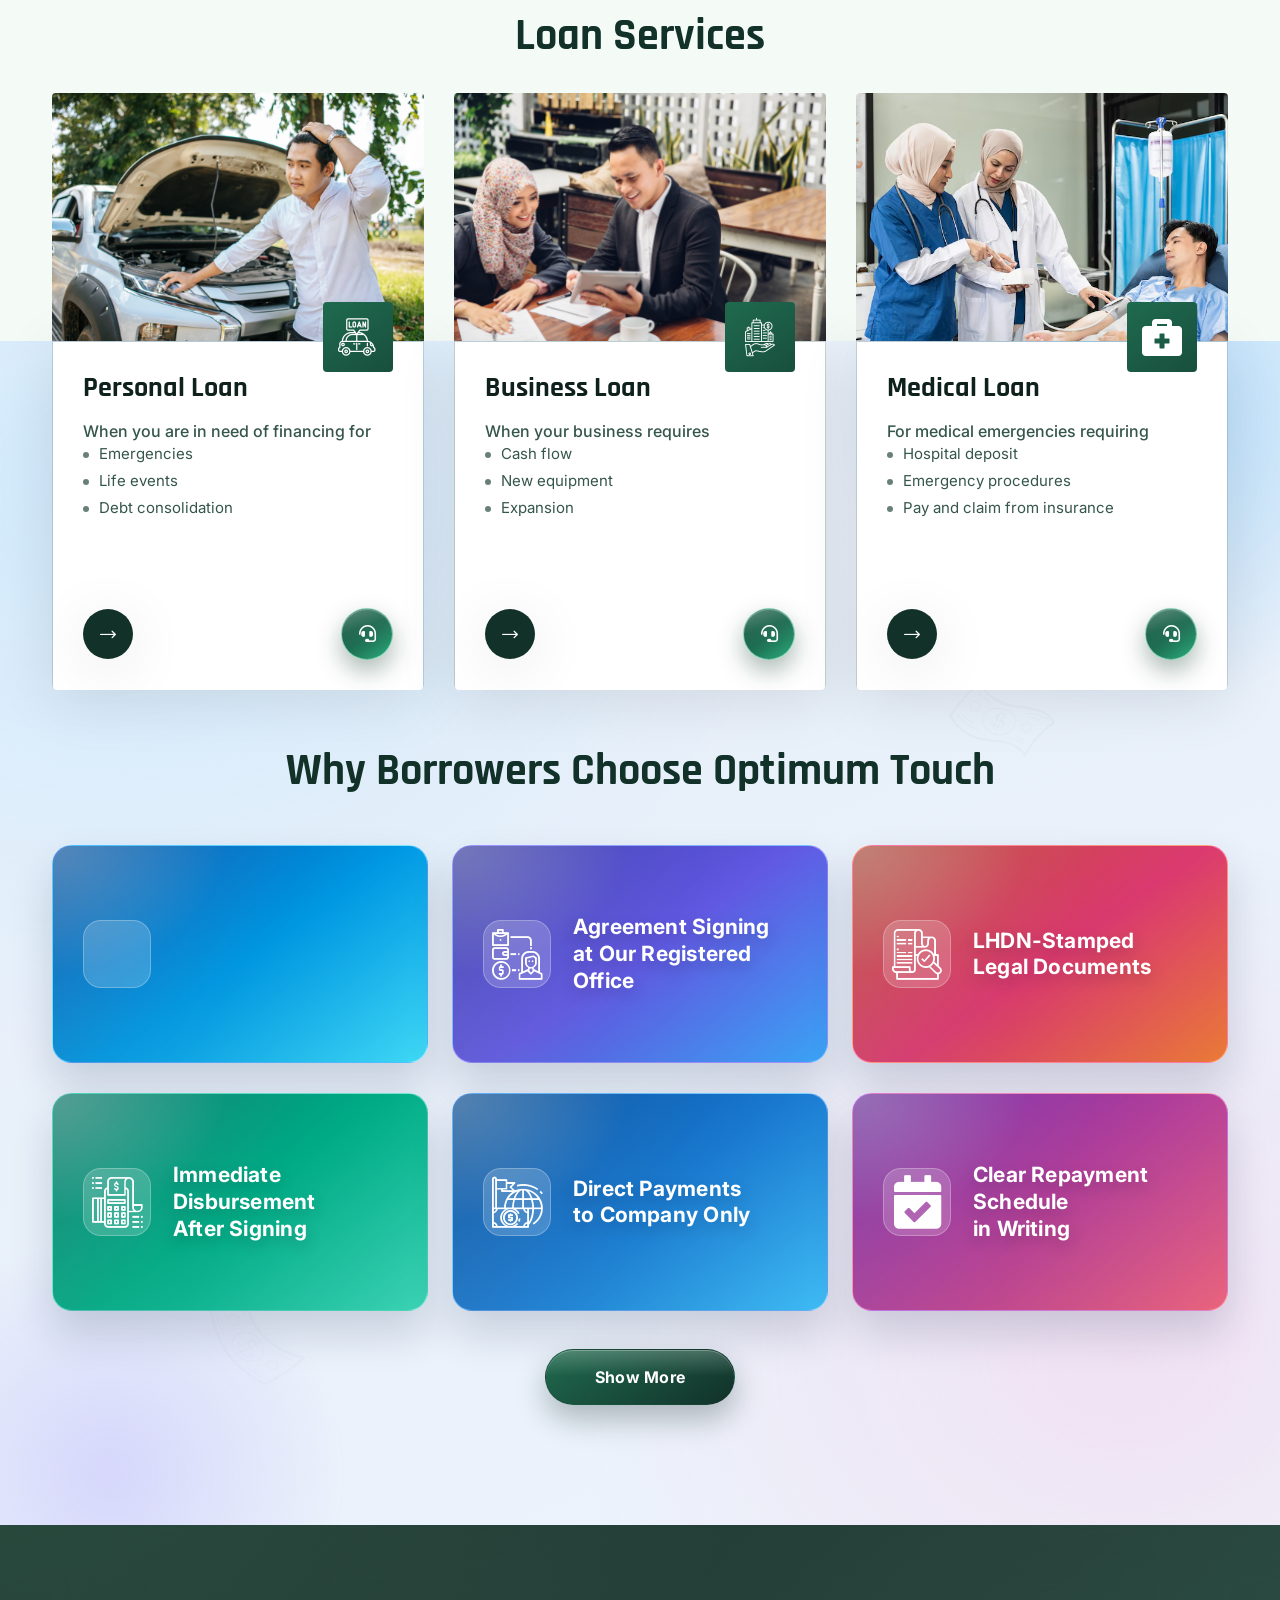
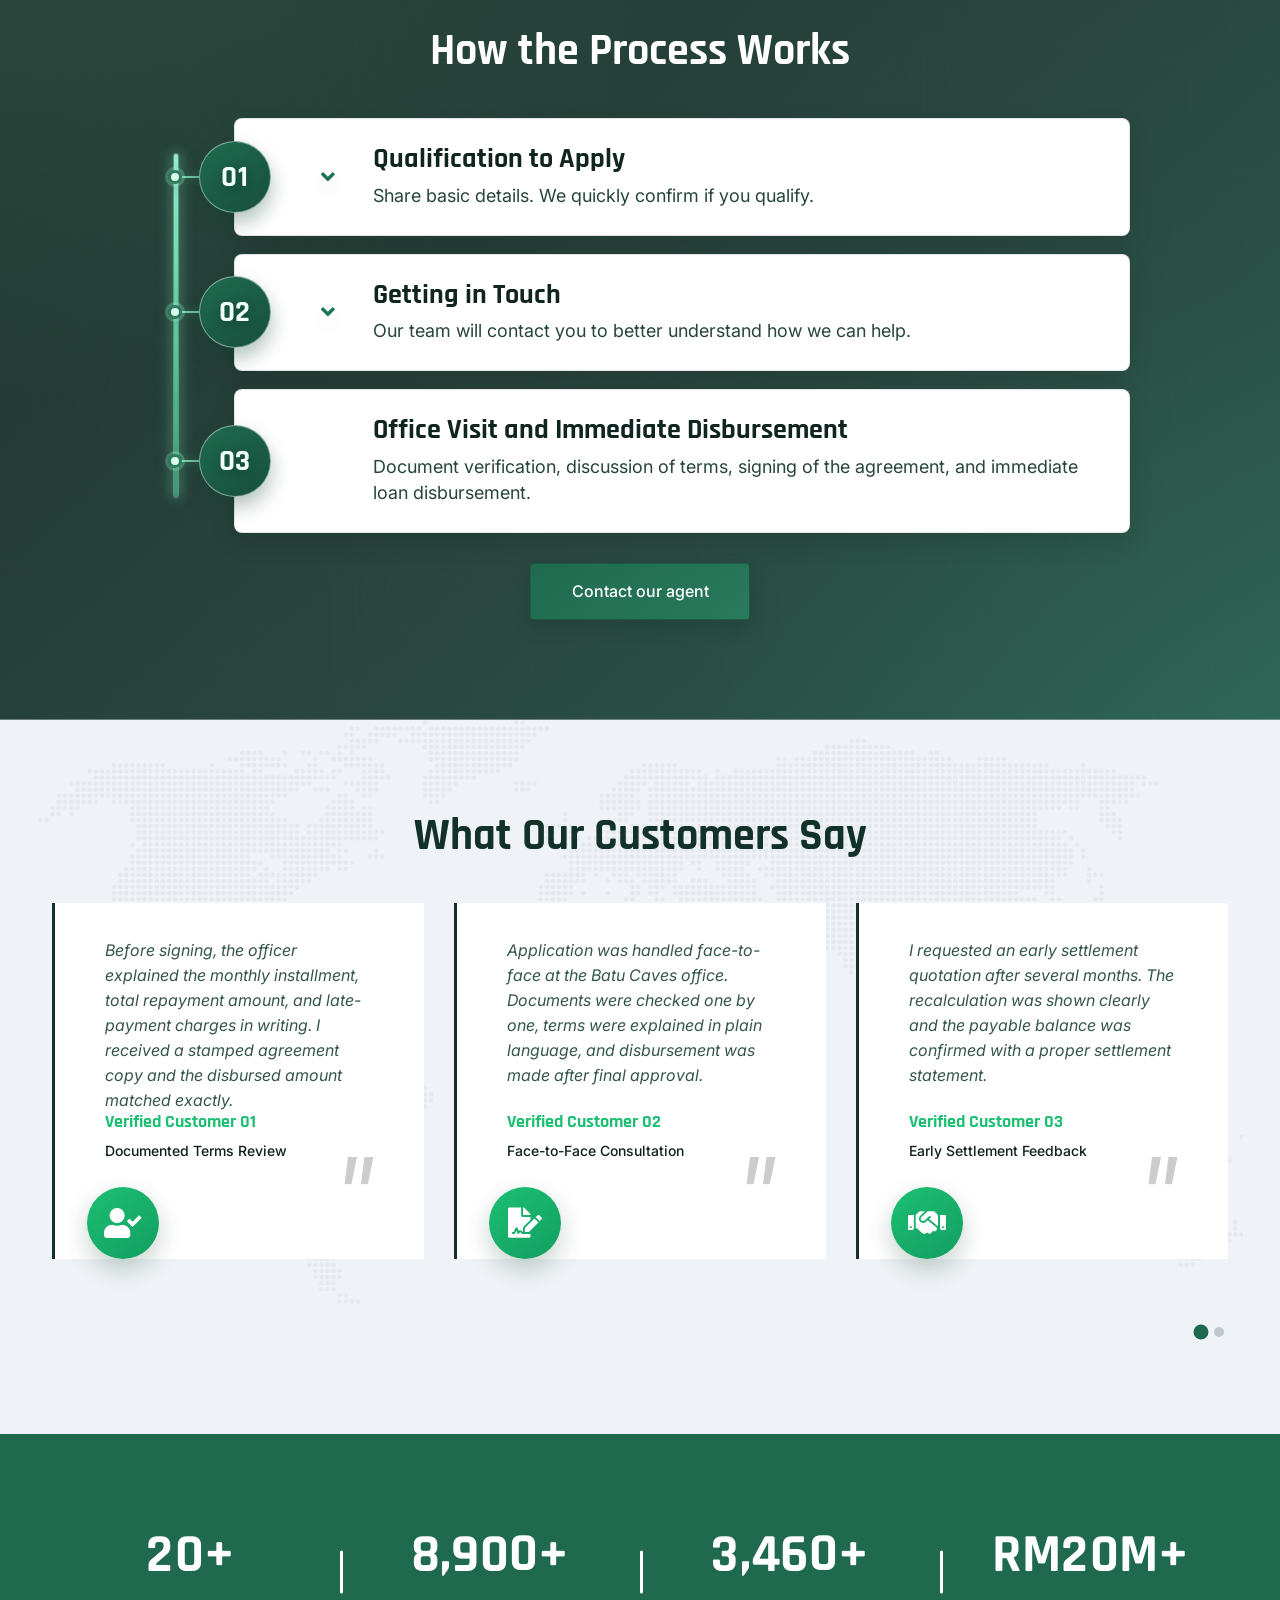
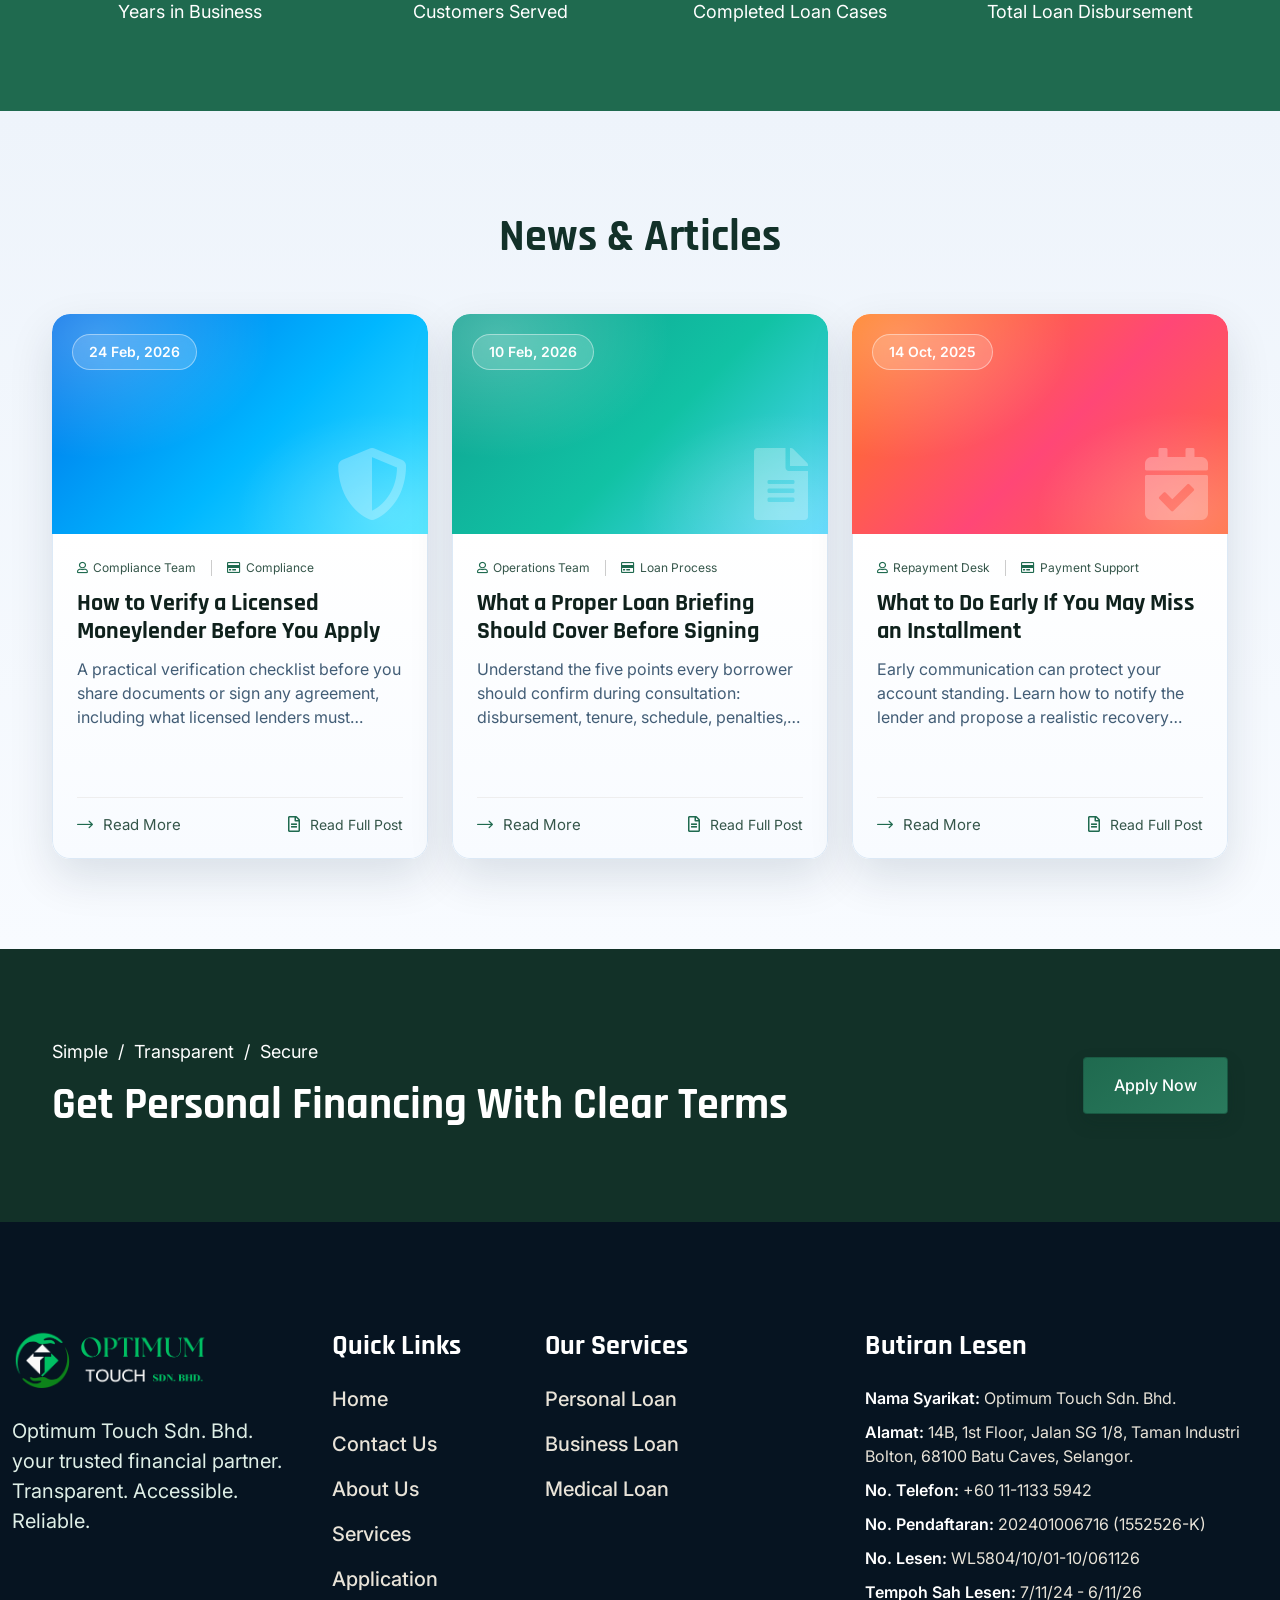
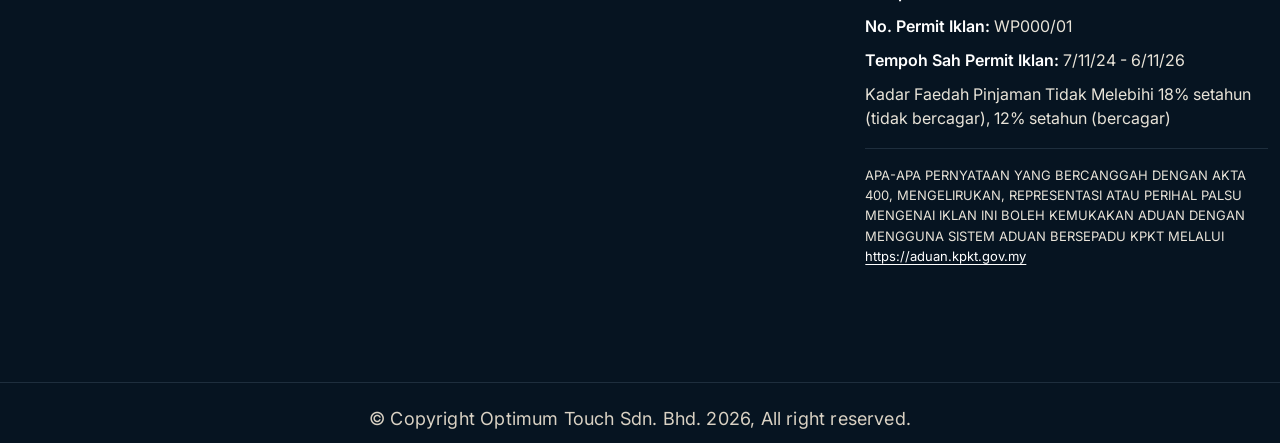
==== commit d9a7b350: "Sitewide: set phone number to +60 11-1133 5942" ====
--- a/index.html
+++ b/index.html
@@ -86,7 +86,7 @@
                             <i class="pylon-icon-tech-support"></i>
                             <div class="main-header__info-phone-content">
                                 <span>Speak to an Agent</span>
-                                <h3><a href="tel:+60123285942">+60 12 3285942</a></h3>
+                                <h3><a href="tel:+60111135942">+60 11-1133 5942</a></h3>
                             </div><!-- /.main-header__info-phone-content -->
                         </div><!-- /.main-header__info-phone -->
                     </div><!-- /.main-header__info -->
@@ -209,7 +209,7 @@
                                 <p class="loan-hub__quick-help">We're here to help.</p>
                                 <div class="loan-hub__actions text-center">
                                     <a href="apply-now.html" class="thm-btn">Apply Now</a>
-                                    <a href="https://wa.me/60123285942?text=Hi%20Optimum%20Touch%20team%2C%20I%20would%20like%20to%20speak%20to%20an%20agent%20about%20loan%20eligibility." target="_blank" rel="noopener noreferrer" class="thm-btn thm-btn--agent" data-bm="Hubungi Pakar Kami">Speak to an Agent</a>
+                                    <a href="https://wa.me/60111135942?text=Hi%20Optimum%20Touch%20team%2C%20I%20would%20like%20to%20speak%20to%20an%20agent%20about%20loan%20eligibility." target="_blank" rel="noopener noreferrer" class="thm-btn thm-btn--agent" data-bm="Hubungi Pakar Kami">Speak to an Agent</a>
                                 </div>
                             </div>
                         </div>
@@ -251,7 +251,7 @@
                                         </ul>
                                         <div class="service-one__actions">
                                             <a href="services.html#services-personal-card" class="pylon-icon-right-arrow service-one__link"></a>
-                                            <a href="https://wa.me/60123285942?text=Hi%20Optimum%20Touch%20team%2C%20I%20am%20interested%20in%20Personal%20Loan.%20Please%20assist%20me%20with%20details%20and%20eligibility." target="_blank" rel="noopener noreferrer" aria-label="Contact our agent about Personal Loan" class="service-one__wa-link">
+                                            <a href="https://wa.me/60111135942?text=Hi%20Optimum%20Touch%20team%2C%20I%20am%20interested%20in%20Personal%20Loan.%20Please%20assist%20me%20with%20details%20and%20eligibility." target="_blank" rel="noopener noreferrer" aria-label="Contact our agent about Personal Loan" class="service-one__wa-link">
                                                 <i class="fas fa-headset" aria-hidden="true"></i>
                                             </a>
                                         </div>
@@ -303,7 +303,7 @@
                                         </ul>
                                         <div class="service-one__actions">
                                             <a href="services.html#services-business-card" class="pylon-icon-right-arrow service-one__link"></a>
-                                            <a href="https://wa.me/60123285942?text=Hi%20Optimum%20Touch%20team%2C%20I%20am%20interested%20in%20Business%20Loan.%20Please%20assist%20me%20with%20details%20and%20eligibility." target="_blank" rel="noopener noreferrer" aria-label="Contact our agent about Business Loan" class="service-one__wa-link">
+                                            <a href="https://wa.me/60111135942?text=Hi%20Optimum%20Touch%20team%2C%20I%20am%20interested%20in%20Business%20Loan.%20Please%20assist%20me%20with%20details%20and%20eligibility." target="_blank" rel="noopener noreferrer" aria-label="Contact our agent about Business Loan" class="service-one__wa-link">
                                                 <i class="fas fa-headset" aria-hidden="true"></i>
                                             </a>
                                         </div>
@@ -354,7 +354,7 @@
                                         </ul>
                                         <div class="service-one__actions">
                                             <a href="services.html#services-medical-card" class="pylon-icon-right-arrow service-one__link"></a>
-                                            <a href="https://wa.me/60123285942?text=Hi%20Optimum%20Touch%20team%2C%20I%20am%20interested%20in%20Medical%20Loan.%20Please%20assist%20me%20with%20details%20and%20eligibility." target="_blank" rel="noopener noreferrer" aria-label="Contact our agent about Medical Loan" class="service-one__wa-link">
+                                            <a href="https://wa.me/60111135942?text=Hi%20Optimum%20Touch%20team%2C%20I%20am%20interested%20in%20Medical%20Loan.%20Please%20assist%20me%20with%20details%20and%20eligibility." target="_blank" rel="noopener noreferrer" aria-label="Contact our agent about Medical Loan" class="service-one__wa-link">
                                                 <i class="fas fa-headset" aria-hidden="true"></i>
                                             </a>
                                         </div>
@@ -480,7 +480,7 @@
                     </div>
                 </div>
                 <div class="process-timeline__actions text-center">
-                    <a href="https://wa.me/60123285942?text=Hi%20Optimum%20Touch%20team%2C%20I%20would%20like%20to%20speak%20to%20an%20agent." target="_blank" rel="noopener noreferrer" class="thm-btn" data-bm="Hubungi Pakar Kami">Contact our agent</a>
+                    <a href="https://wa.me/60111135942?text=Hi%20Optimum%20Touch%20team%2C%20I%20would%20like%20to%20speak%20to%20an%20agent." target="_blank" rel="noopener noreferrer" class="thm-btn" data-bm="Hubungi Pakar Kami">Contact our agent</a>
                 </div>
             </div>
         </section><!-- /.process-timeline-section -->
@@ -779,7 +779,7 @@
                             <div class="footer-rg__license-list footer-rg__license-list--compliance" data-no-translate="true">
                                 <p><strong>Nama Syarikat:</strong> Optimum Touch Sdn. Bhd.</p>
                                 <p><strong>Alamat:</strong> 14B, 1st Floor, Jalan SG 1/8, Taman Industri Bolton, 68100 Batu Caves, Selangor.</p>
-                                <p><strong>No. Telefon:</strong> +60 12 3285942</p>
+                                <p><strong>No. Telefon:</strong> +60 11-1133 5942</p>
                                 <p><strong>No. Pendaftaran:</strong> 202401006716 (1552526-K)</p>
                                 <p><strong>No. Lesen:</strong> WL5804/10/01-10/061126</p>
                                 <p><strong>Tempoh Sah Lesen:</strong> 7/11/24 - 6/11/26</p>
@@ -823,7 +823,7 @@
                 </li>
                 <li>
                     <i class="pylon-icon-telephone"></i>
-                    <a href="tel:+60123285942">+60 12 3285942</a>
+                    <a href="tel:+60111135942">+60 11-1133 5942</a>
                 </li>
                 <li>
                     <i class="pylon-icon-clock2"></i>
@@ -888,3 +888,4 @@
 </html>
 
 
+
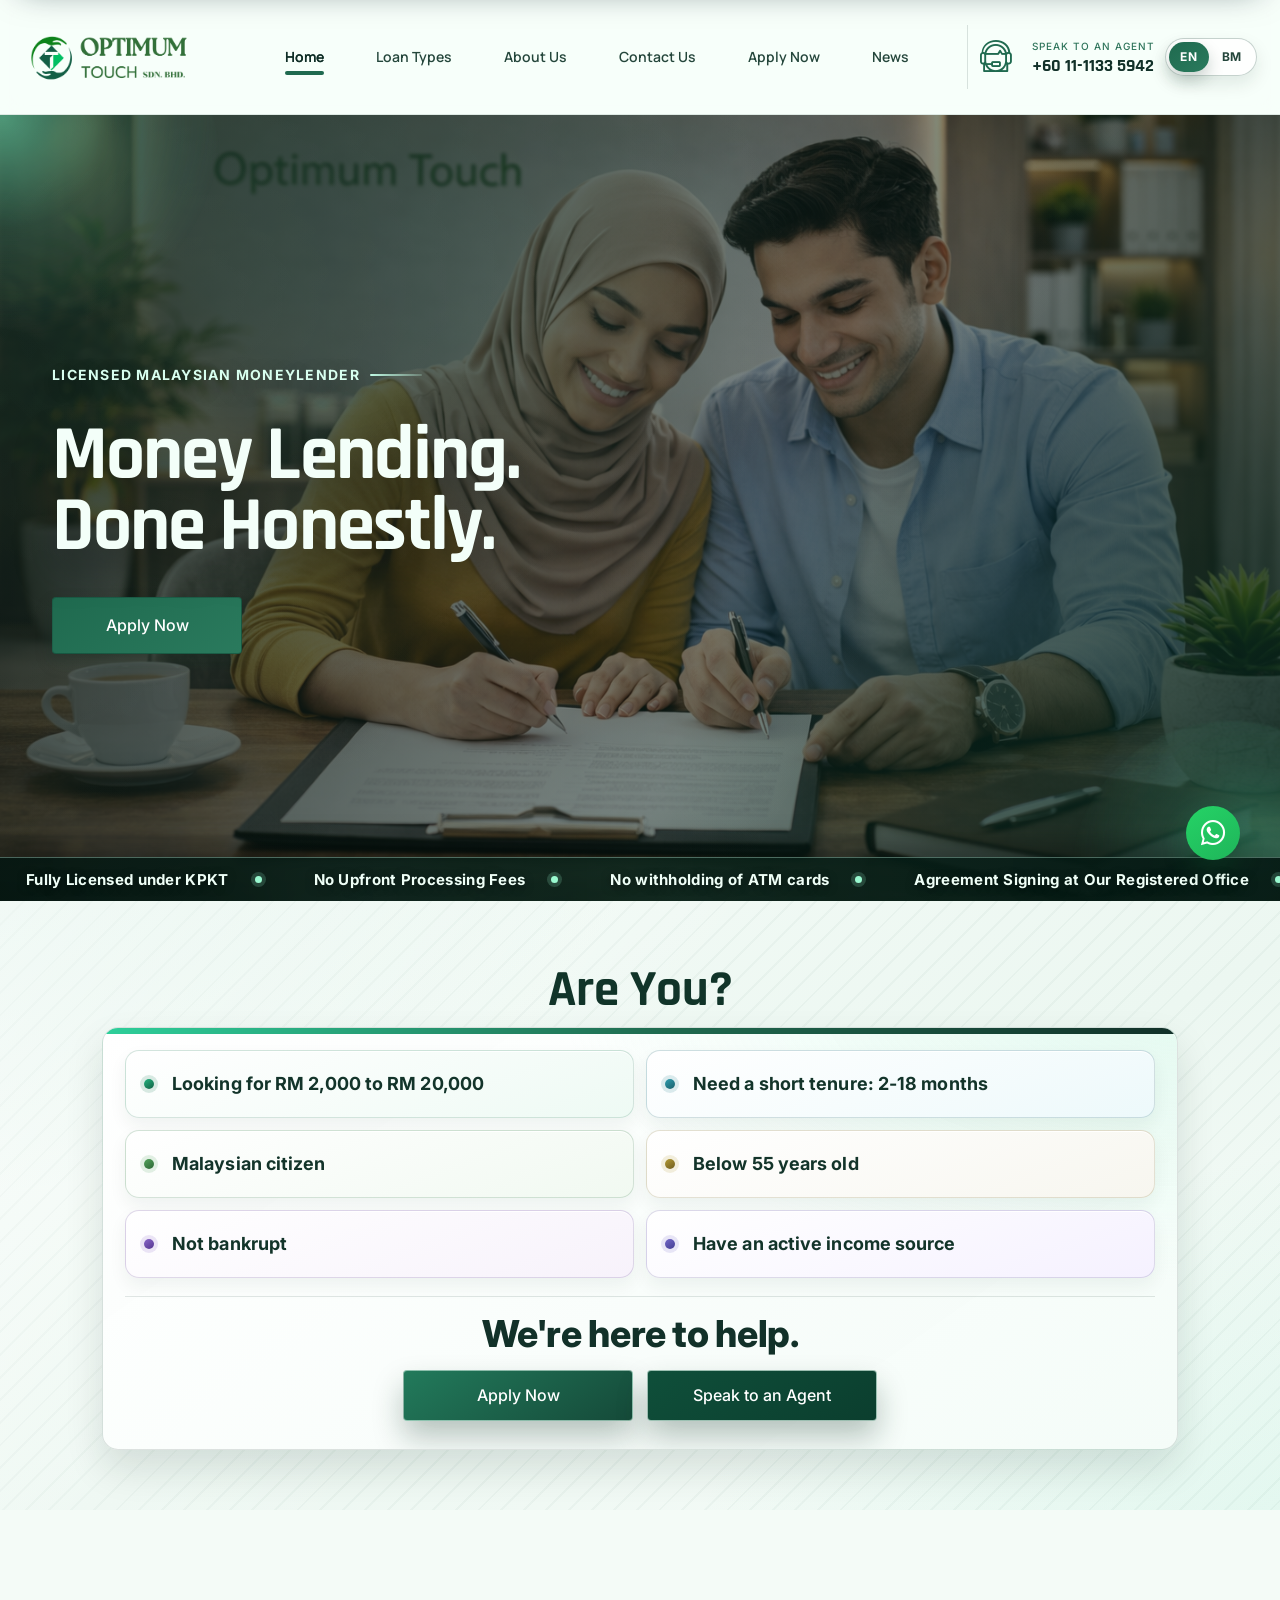
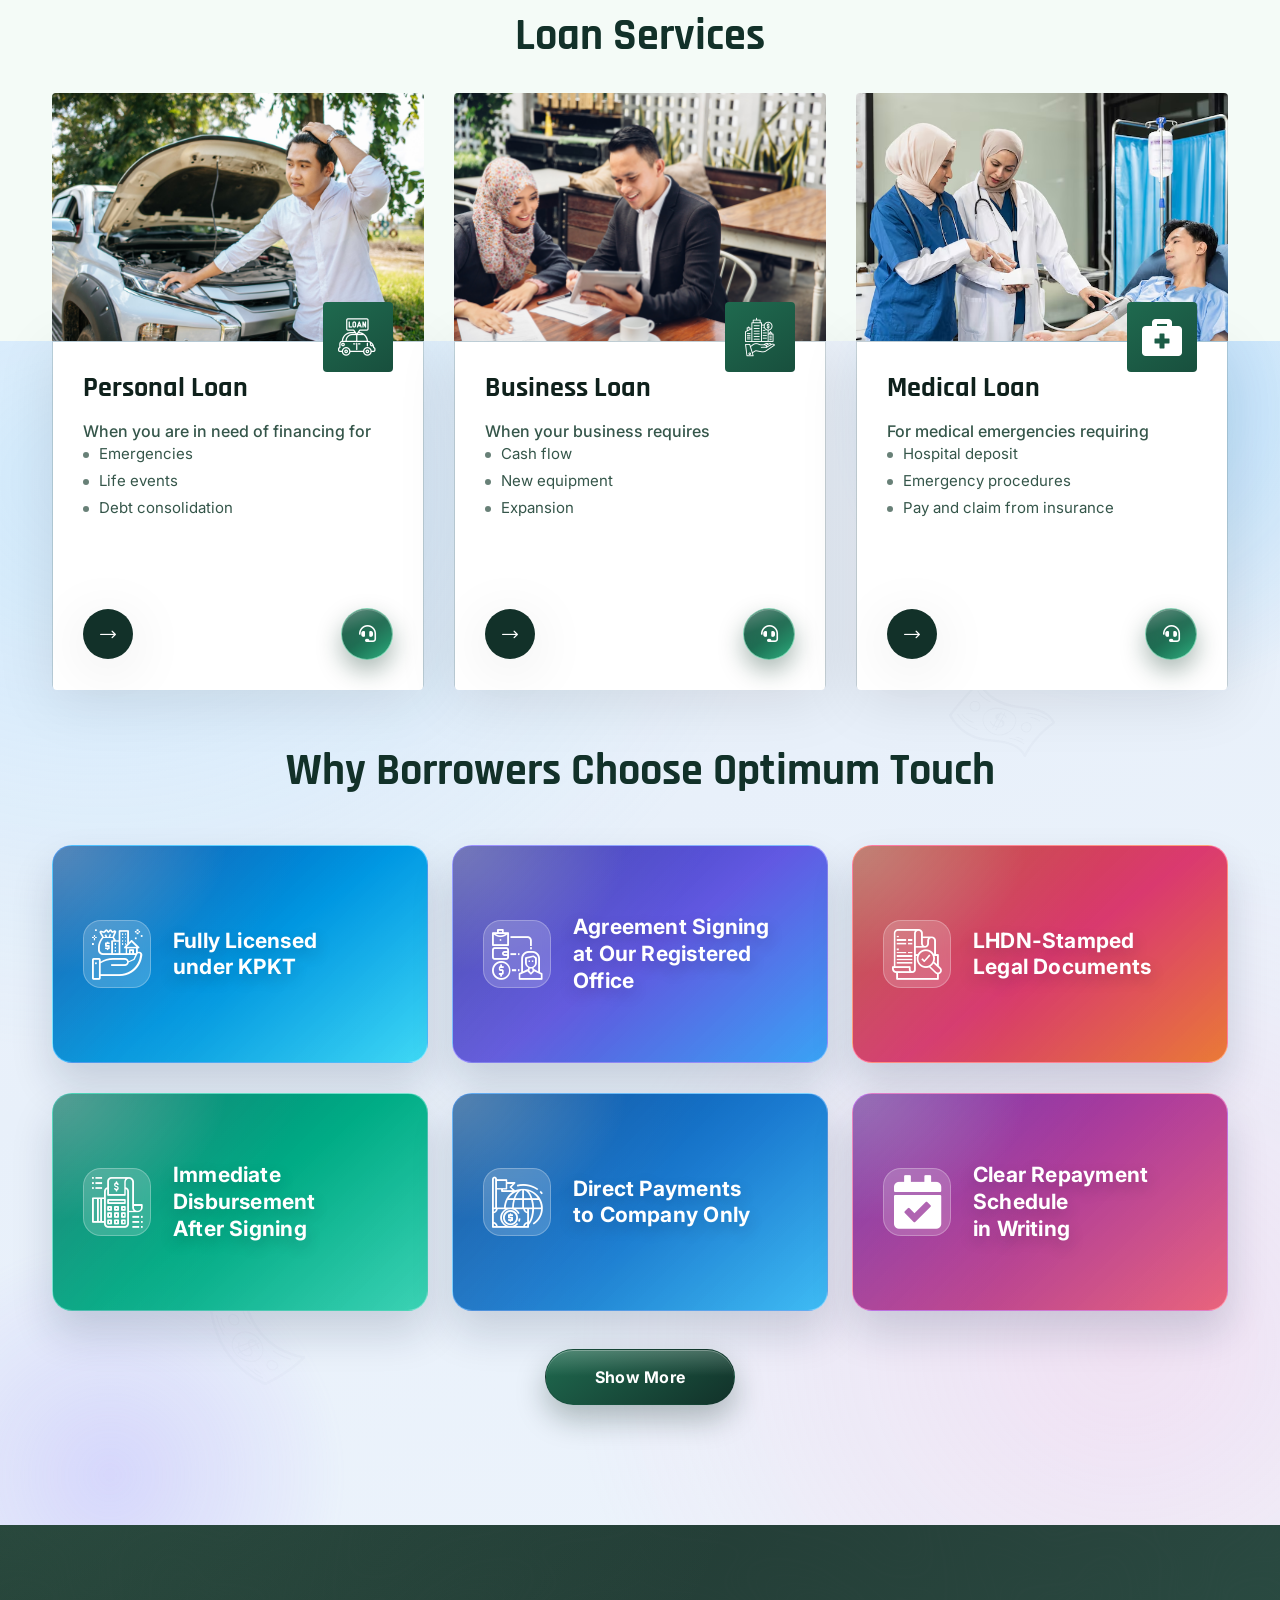
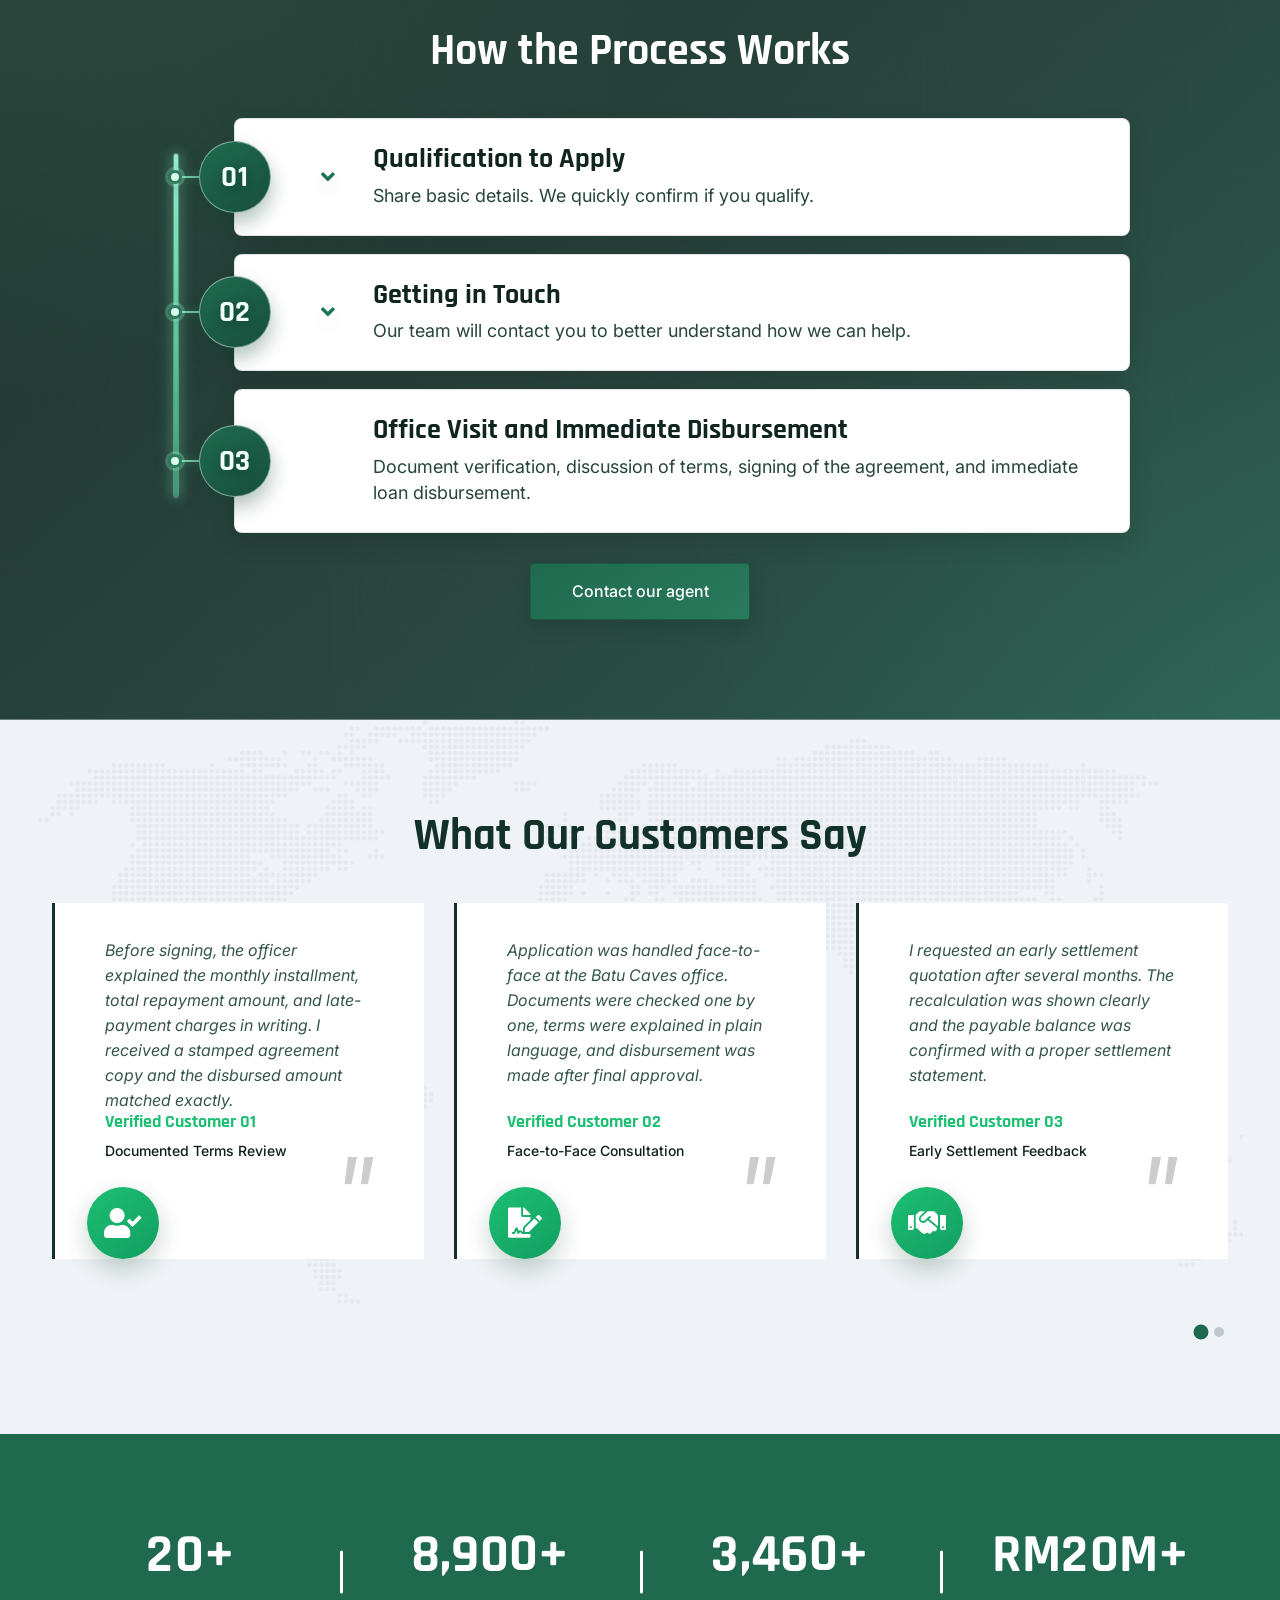
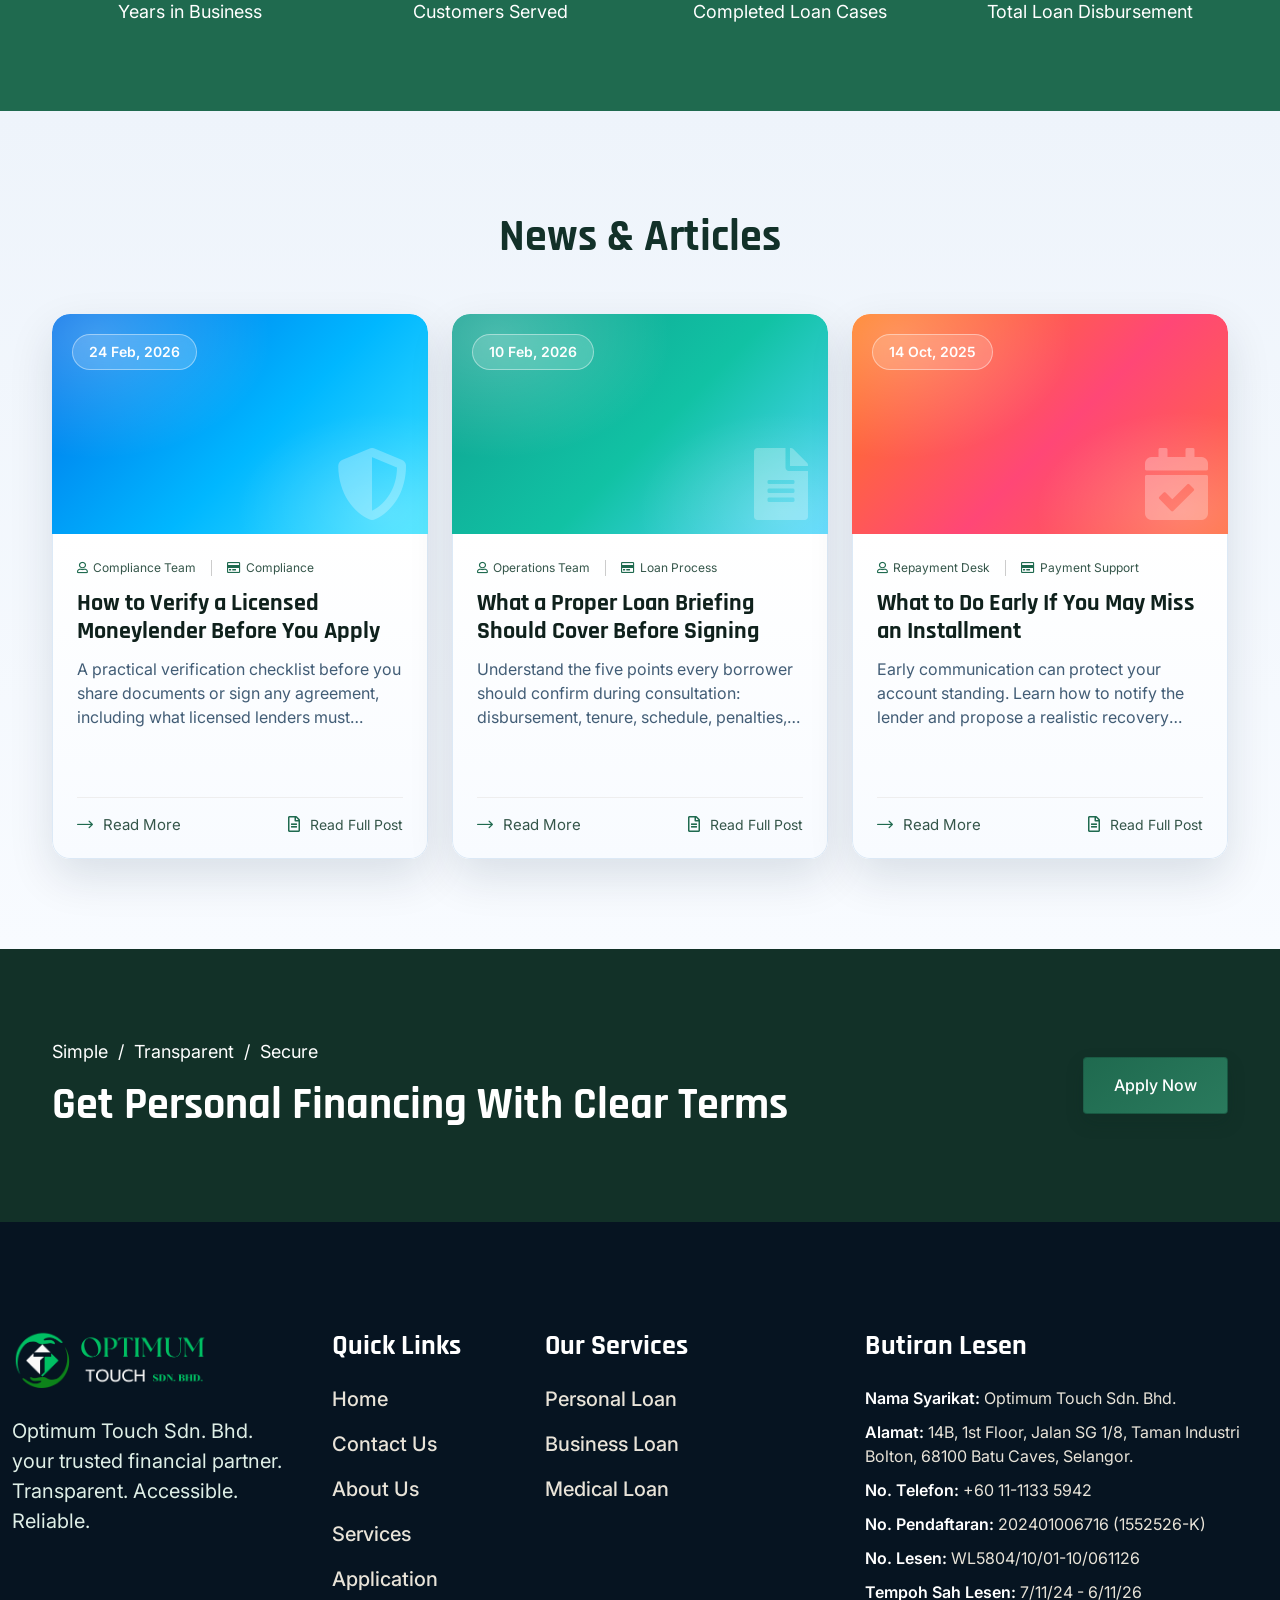
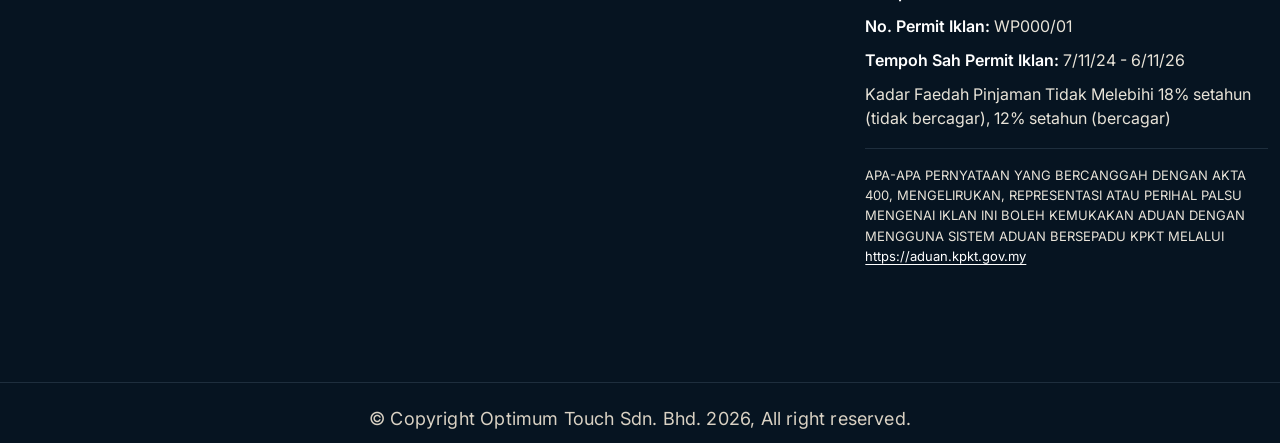
==== commit f3f0aac4: "Footer: change data-bm 'Aplikasi' to 'permohonan'" ====
--- a/index.html
+++ b/index.html
@@ -759,7 +759,7 @@
                                 <li><a href="contact.html" data-bm="Hubungi Kami">Contact Us</a></li>
                                 <li><a href="about.html" data-bm="Tentang Kami">About Us</a></li>
                                 <li><a href="services.html" data-bm="Perkhidmatan">Services</a></li>
-                                <li><a href="apply-now.html" data-bm="Aplikasi">Application</a></li>
+                                <li><a href="apply-now.html" data-bm="permohonan">Application</a></li>
                             </ul><!-- /.list-unstyled -->
                         </div><!-- /.footer-widget -->
                     </div><!-- /.col-lg-2 -->
@@ -889,3 +889,4 @@
 
 
 
+
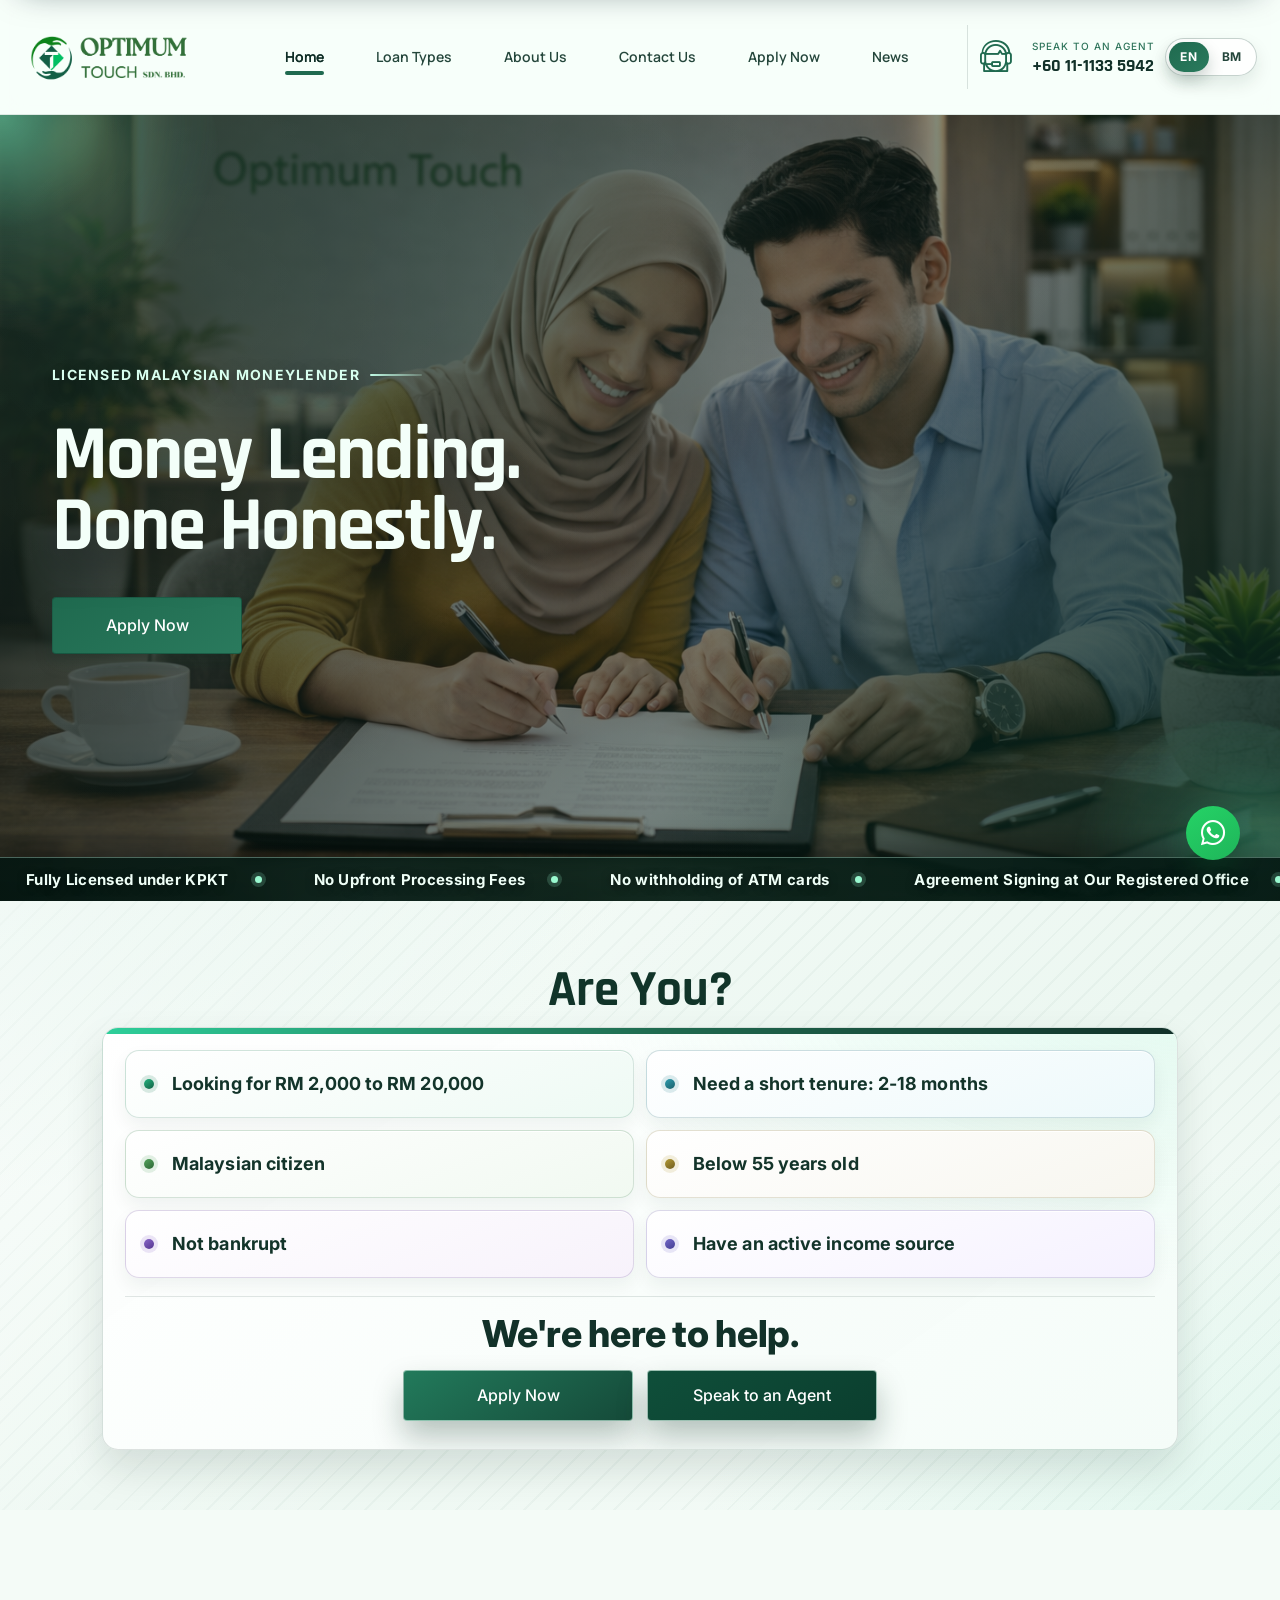
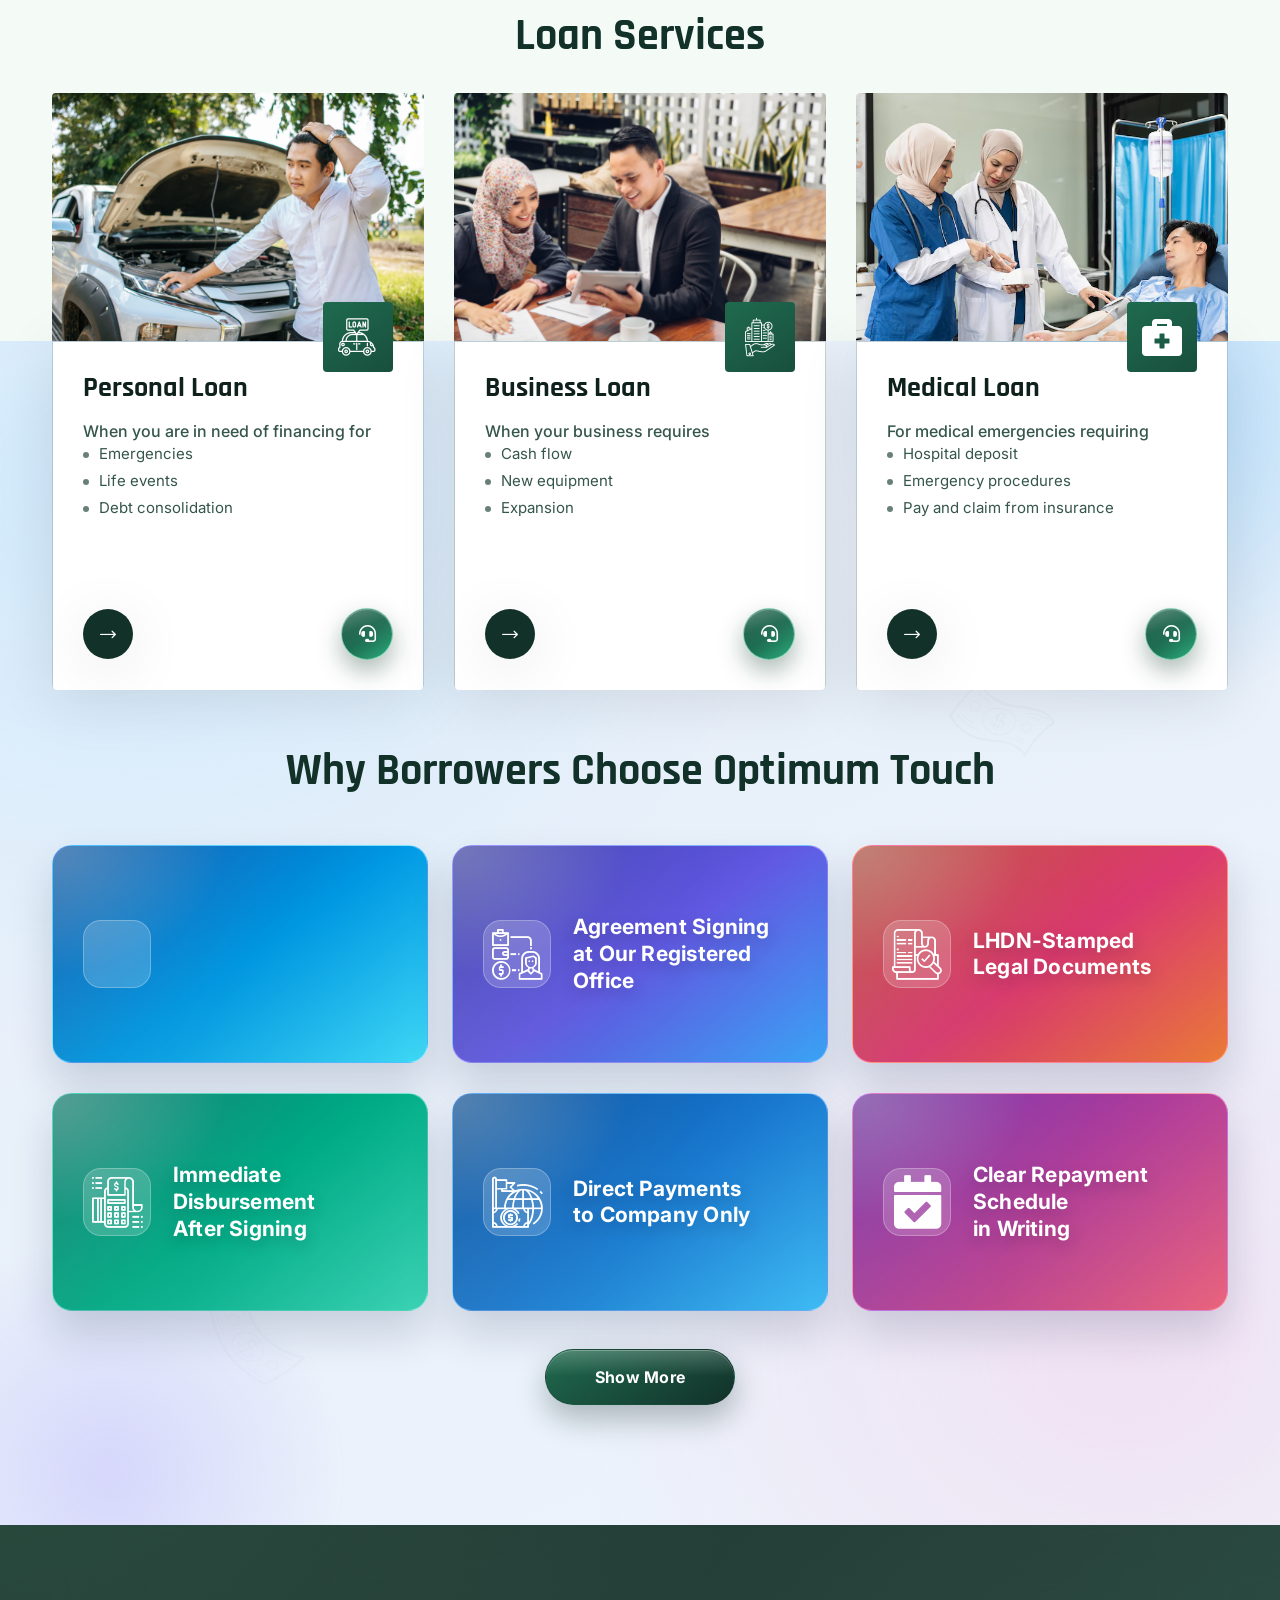
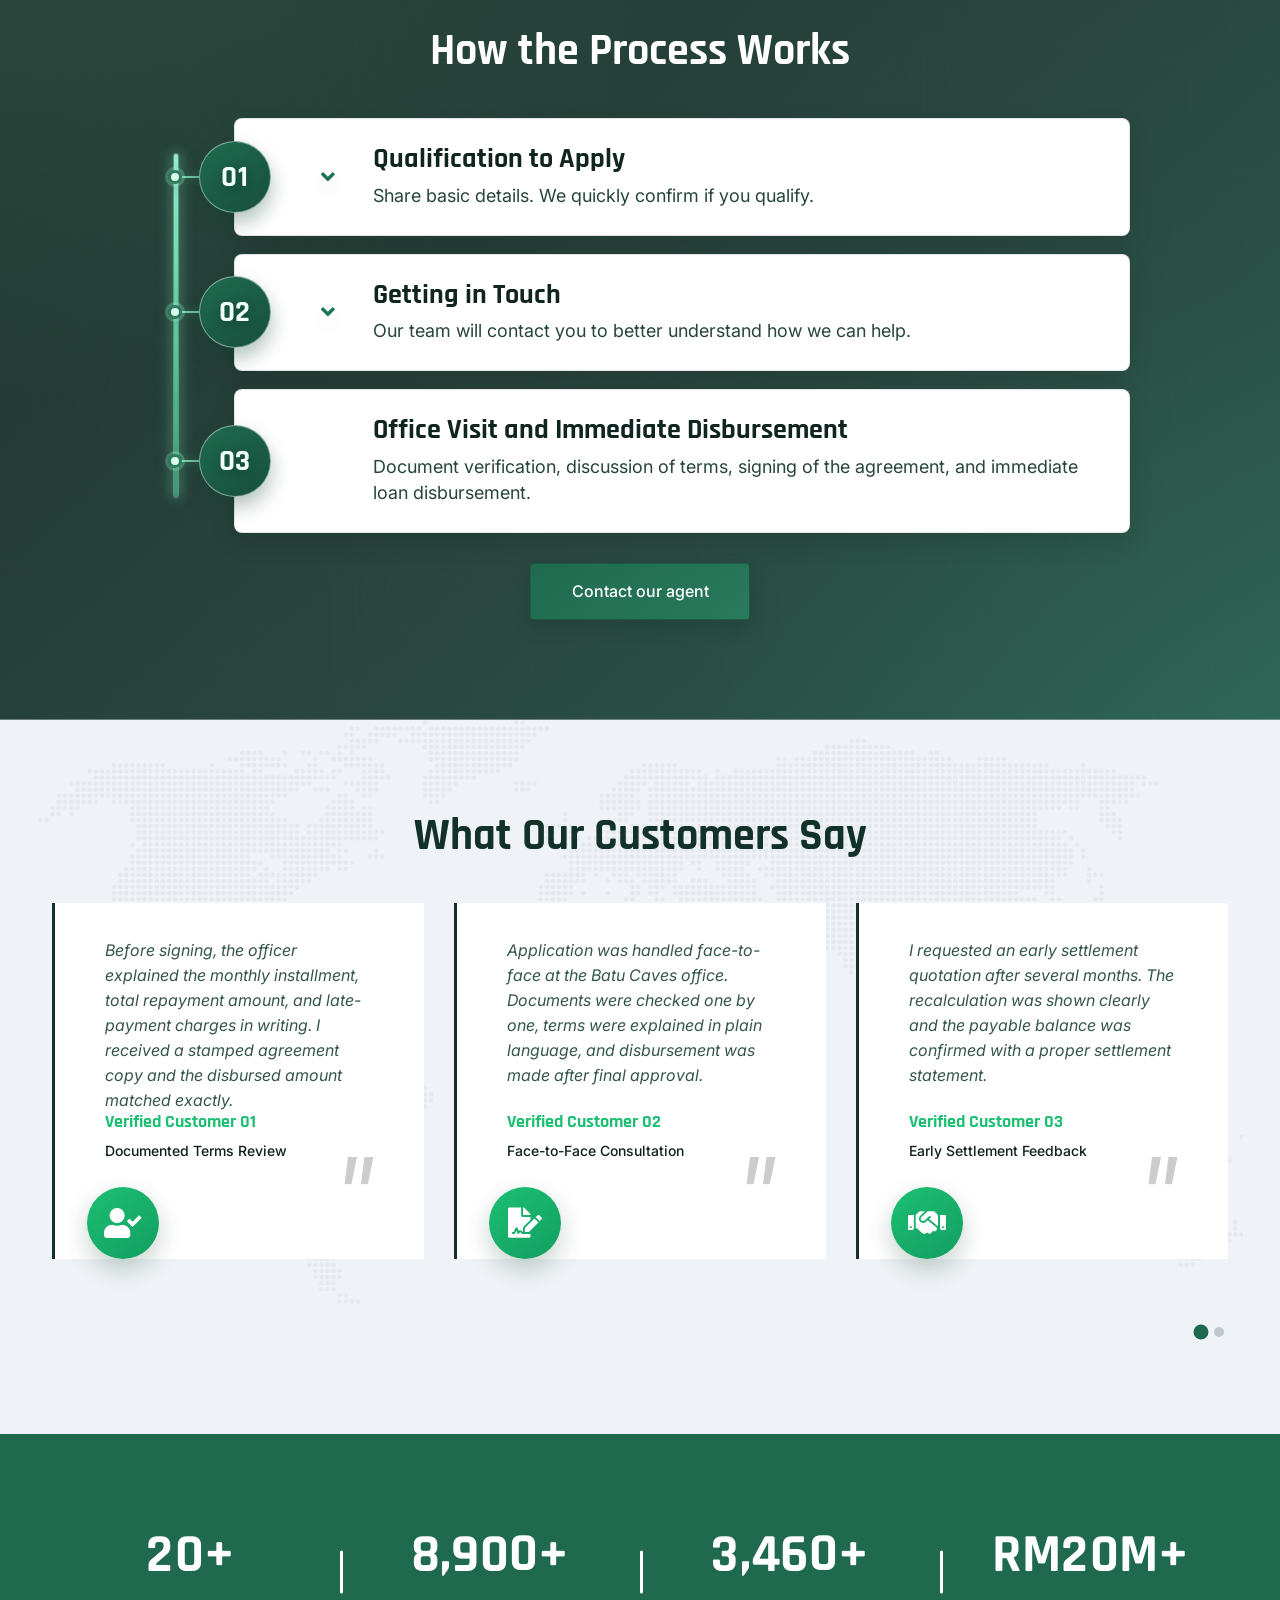
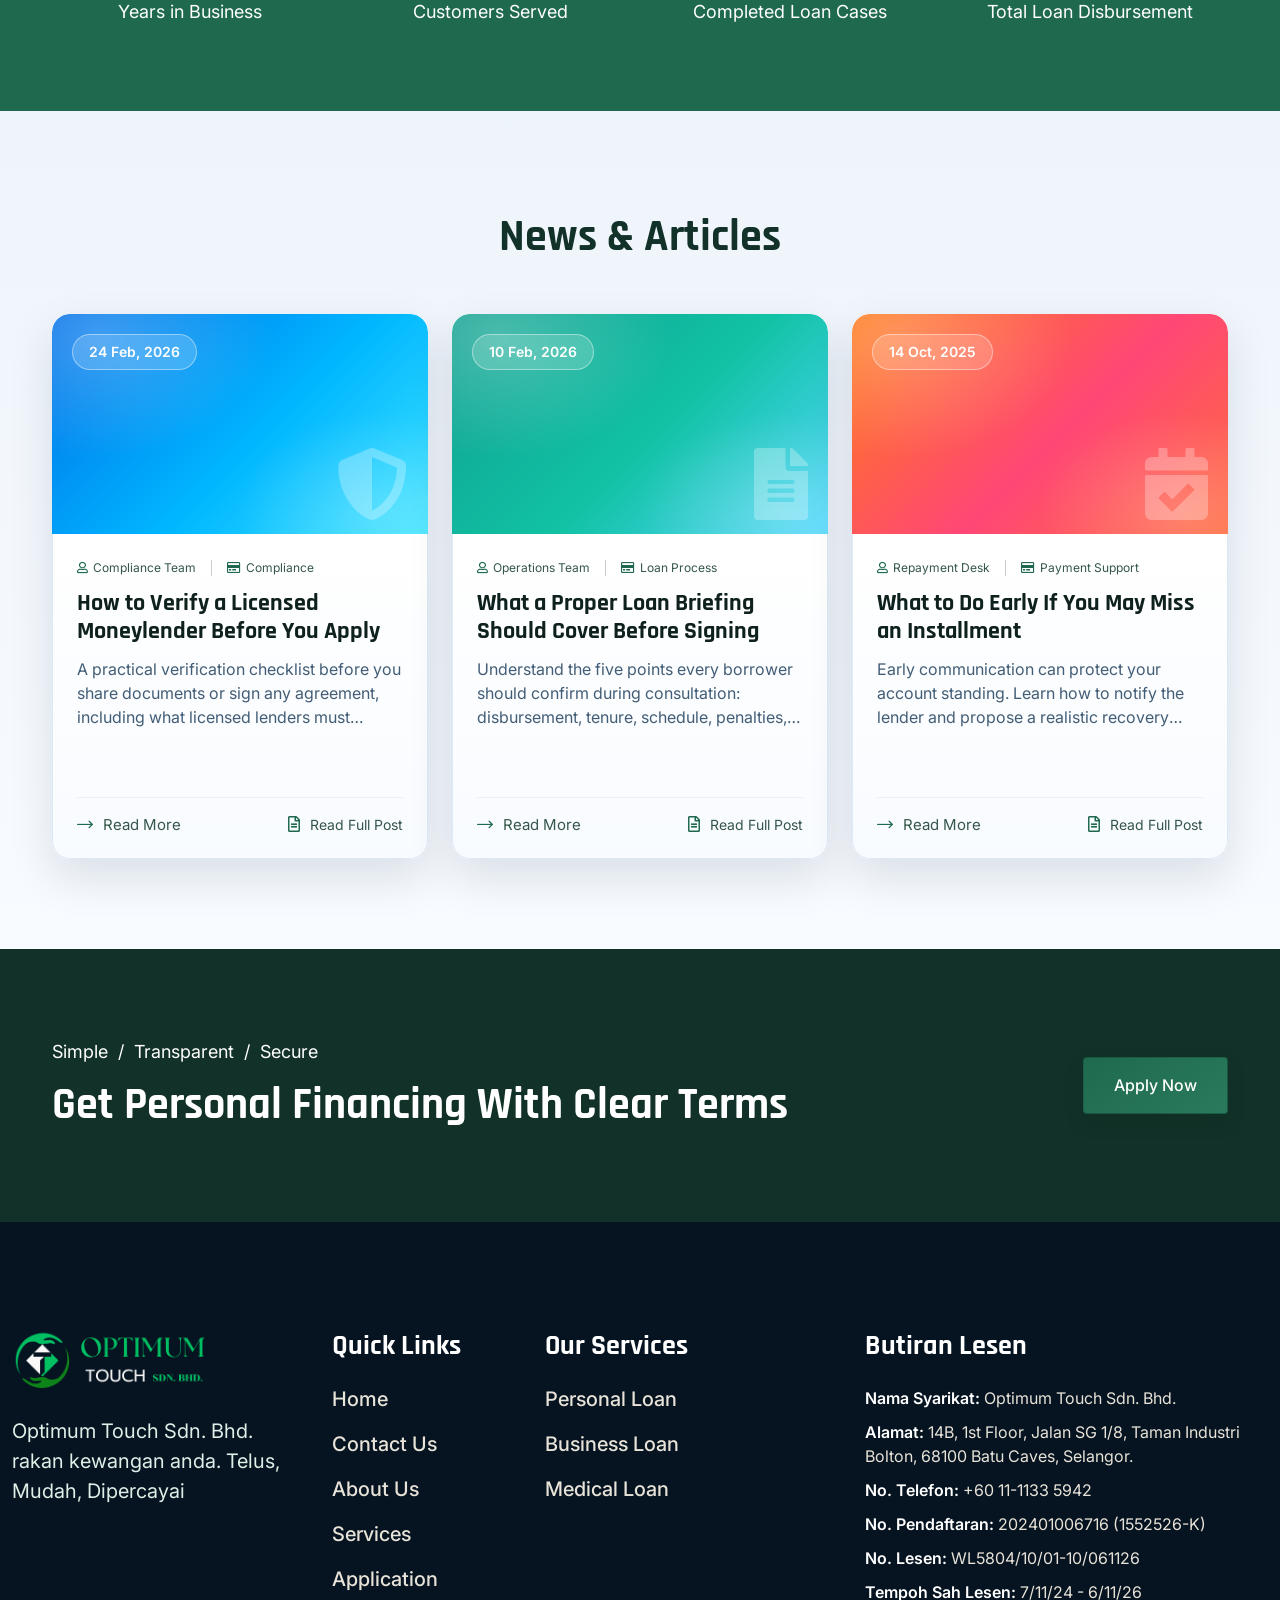
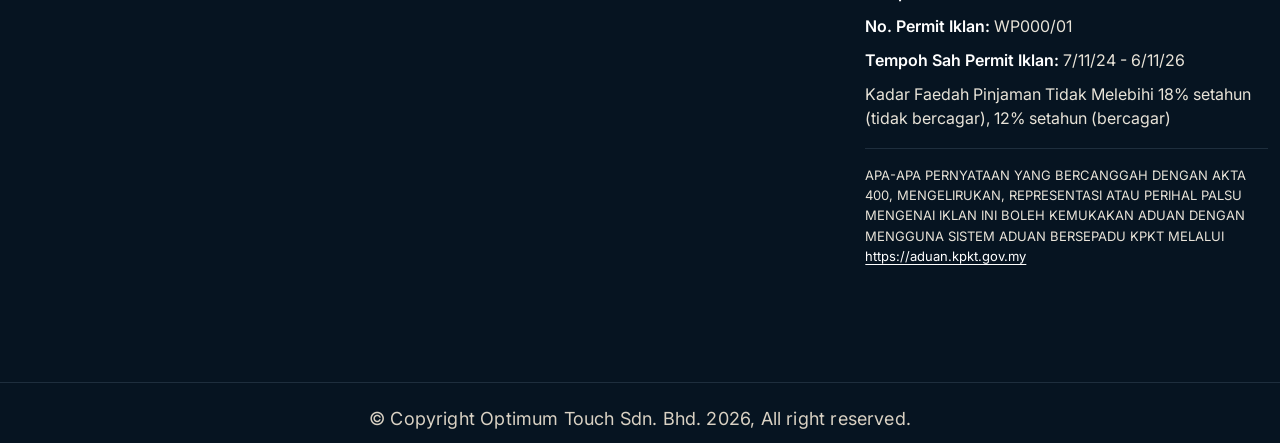
==== commit 1b22bc99: "Footer: update left company details to Malay tagline" ====
--- a/index.html
+++ b/index.html
@@ -748,7 +748,7 @@
                             <a href="index.html" class="footer-rg__logo-link" aria-label="Optimum Touch home">
                                 <img src="assets/images/logo/logo-dark.png" width="232" alt="Optimum Touch Sdn. Bhd. logo">
                             </a>
-                            <p class="footer-widget__about-text footer-rg__tagline" data-bm="Optimum Touch Sdn. Bhd. rakan kewangan anda. Telus. Boleh diakses. Boleh dipercayai.">Optimum Touch Sdn. Bhd. your trusted financial partner. Transparent. Accessible. Reliable.</p>
+                            <p class="footer-widget__about-text footer-rg__tagline" data-bm="Optimum Touch Sdn. Bhd. rakan kewangan anda. Telus, Mudah, Dipercayai">Optimum Touch Sdn. Bhd. rakan kewangan anda. Telus, Mudah, Dipercayai</p>
                         </div><!-- /.footer-widget footer-widget__about -->
                     </div><!-- /.col-lg-3 -->
                     <div class="col-lg-2 col-sm-6 footer-rg__links-col">
@@ -890,3 +890,4 @@
 
 
 
+
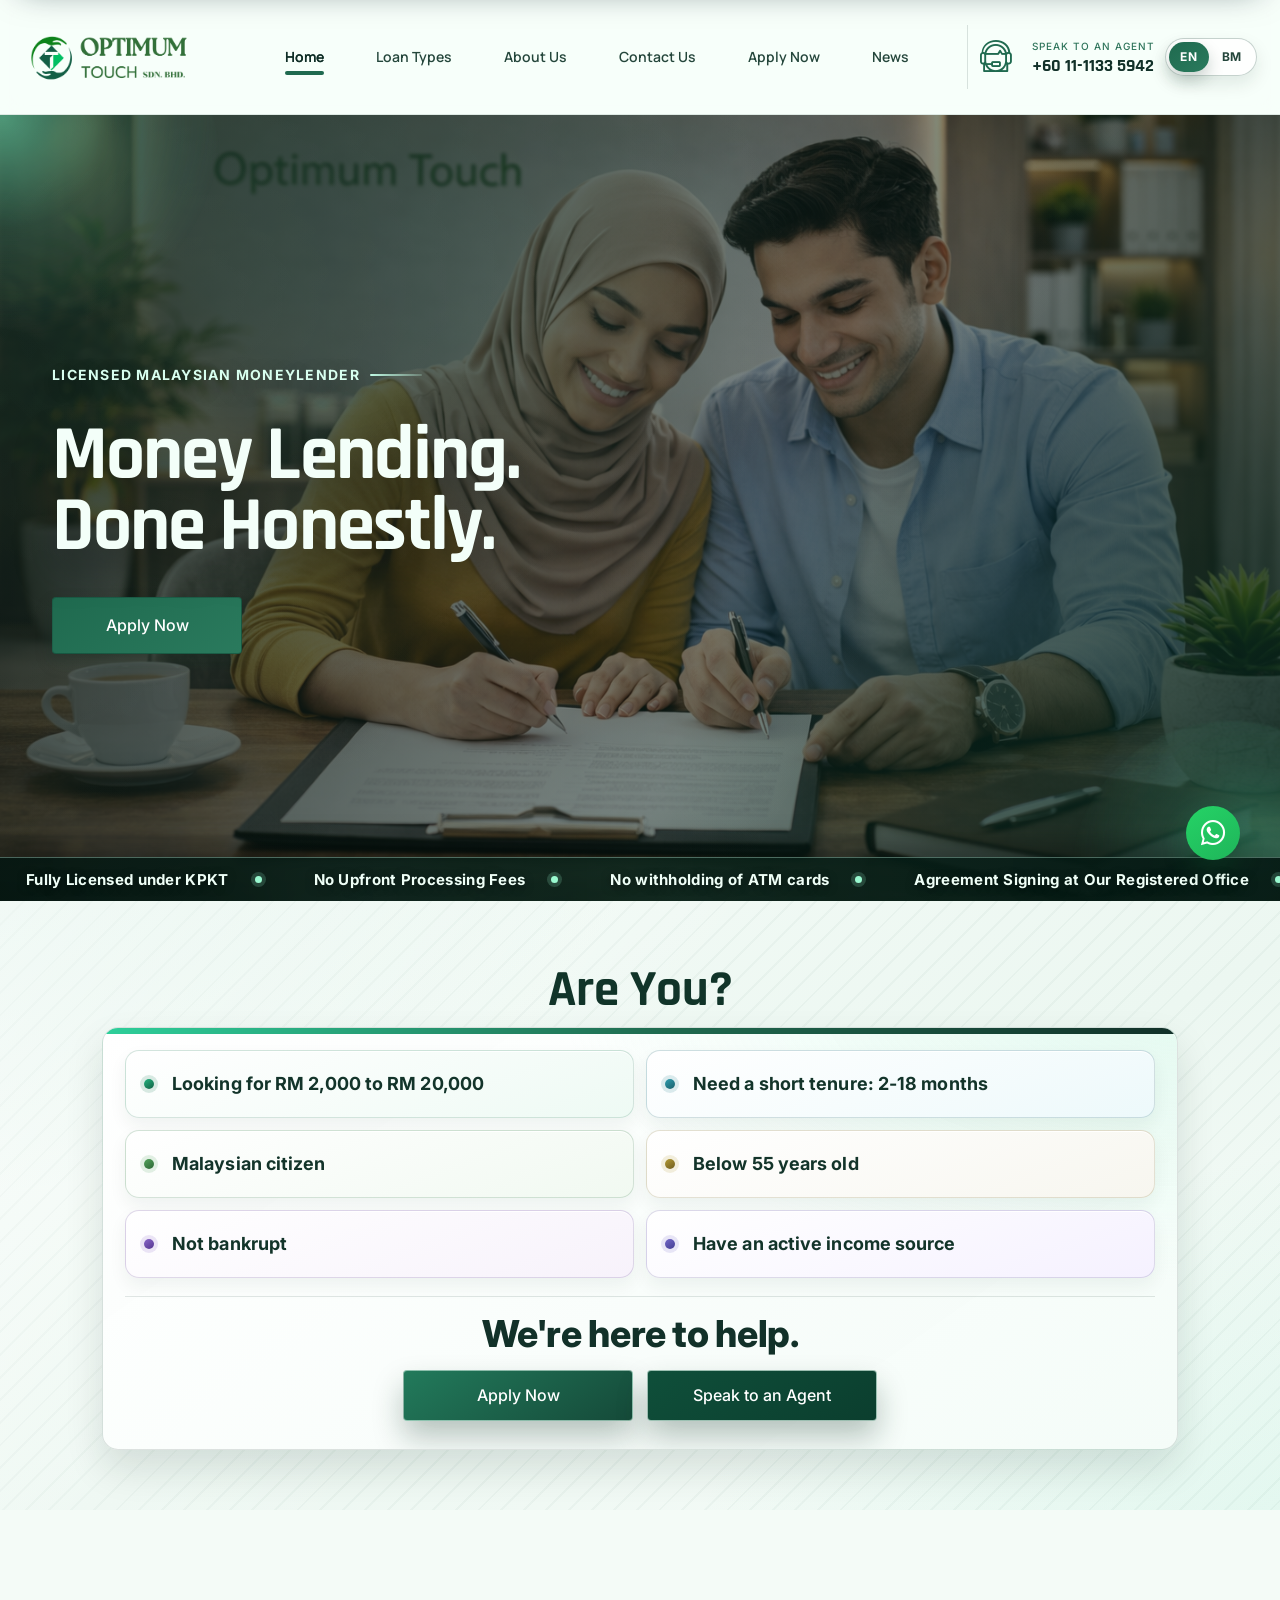
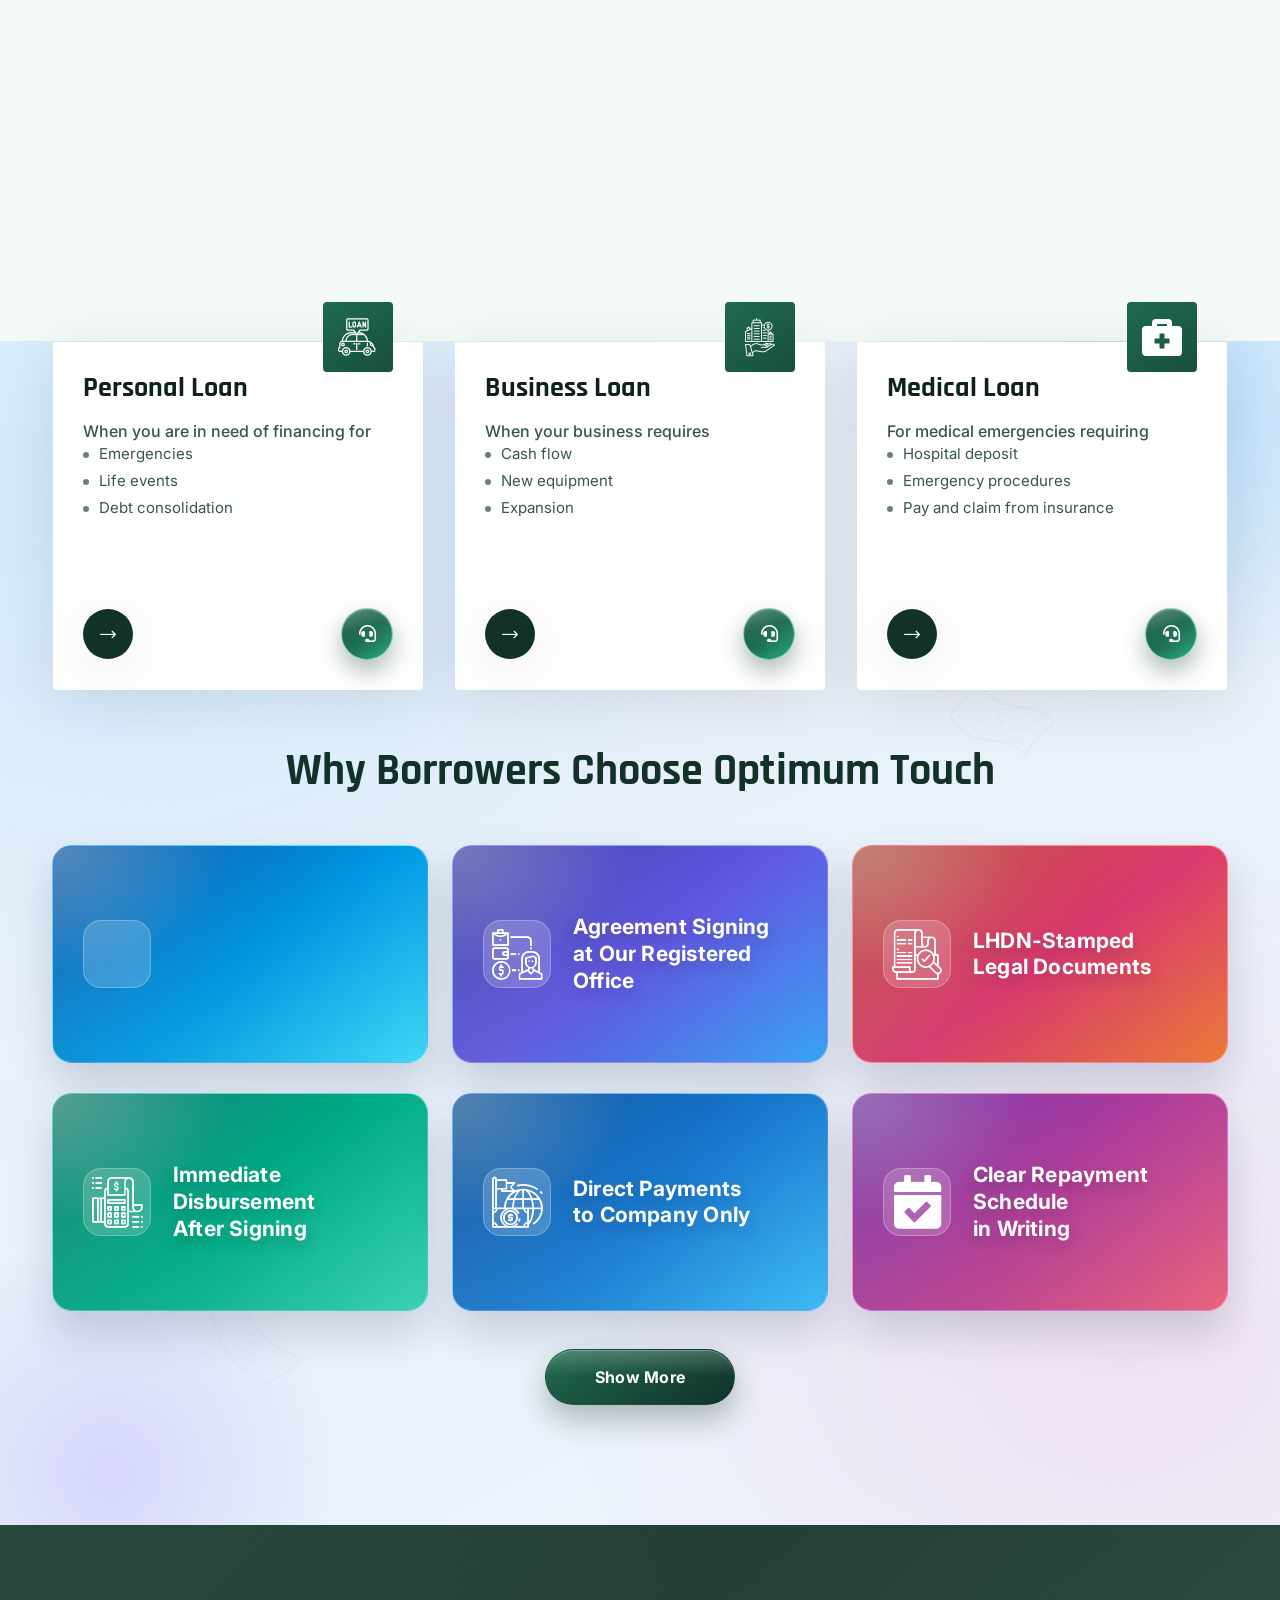
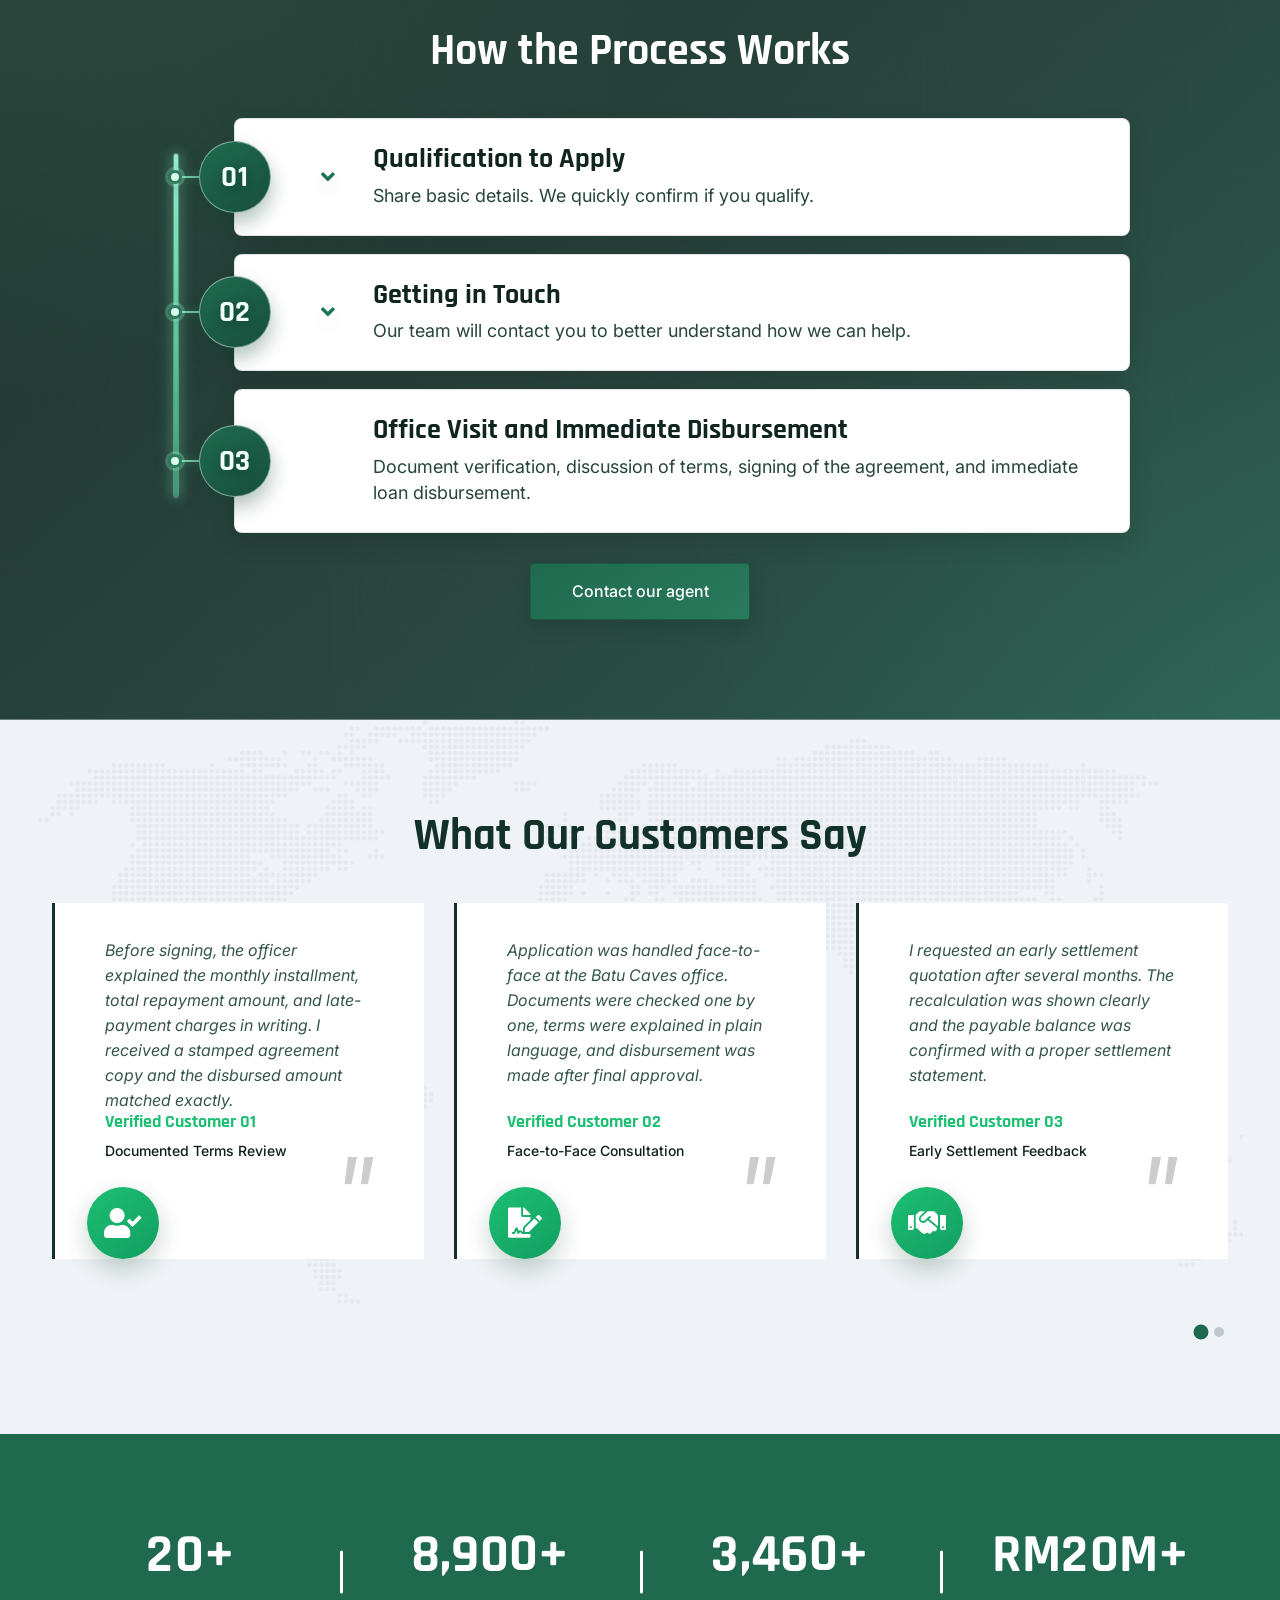
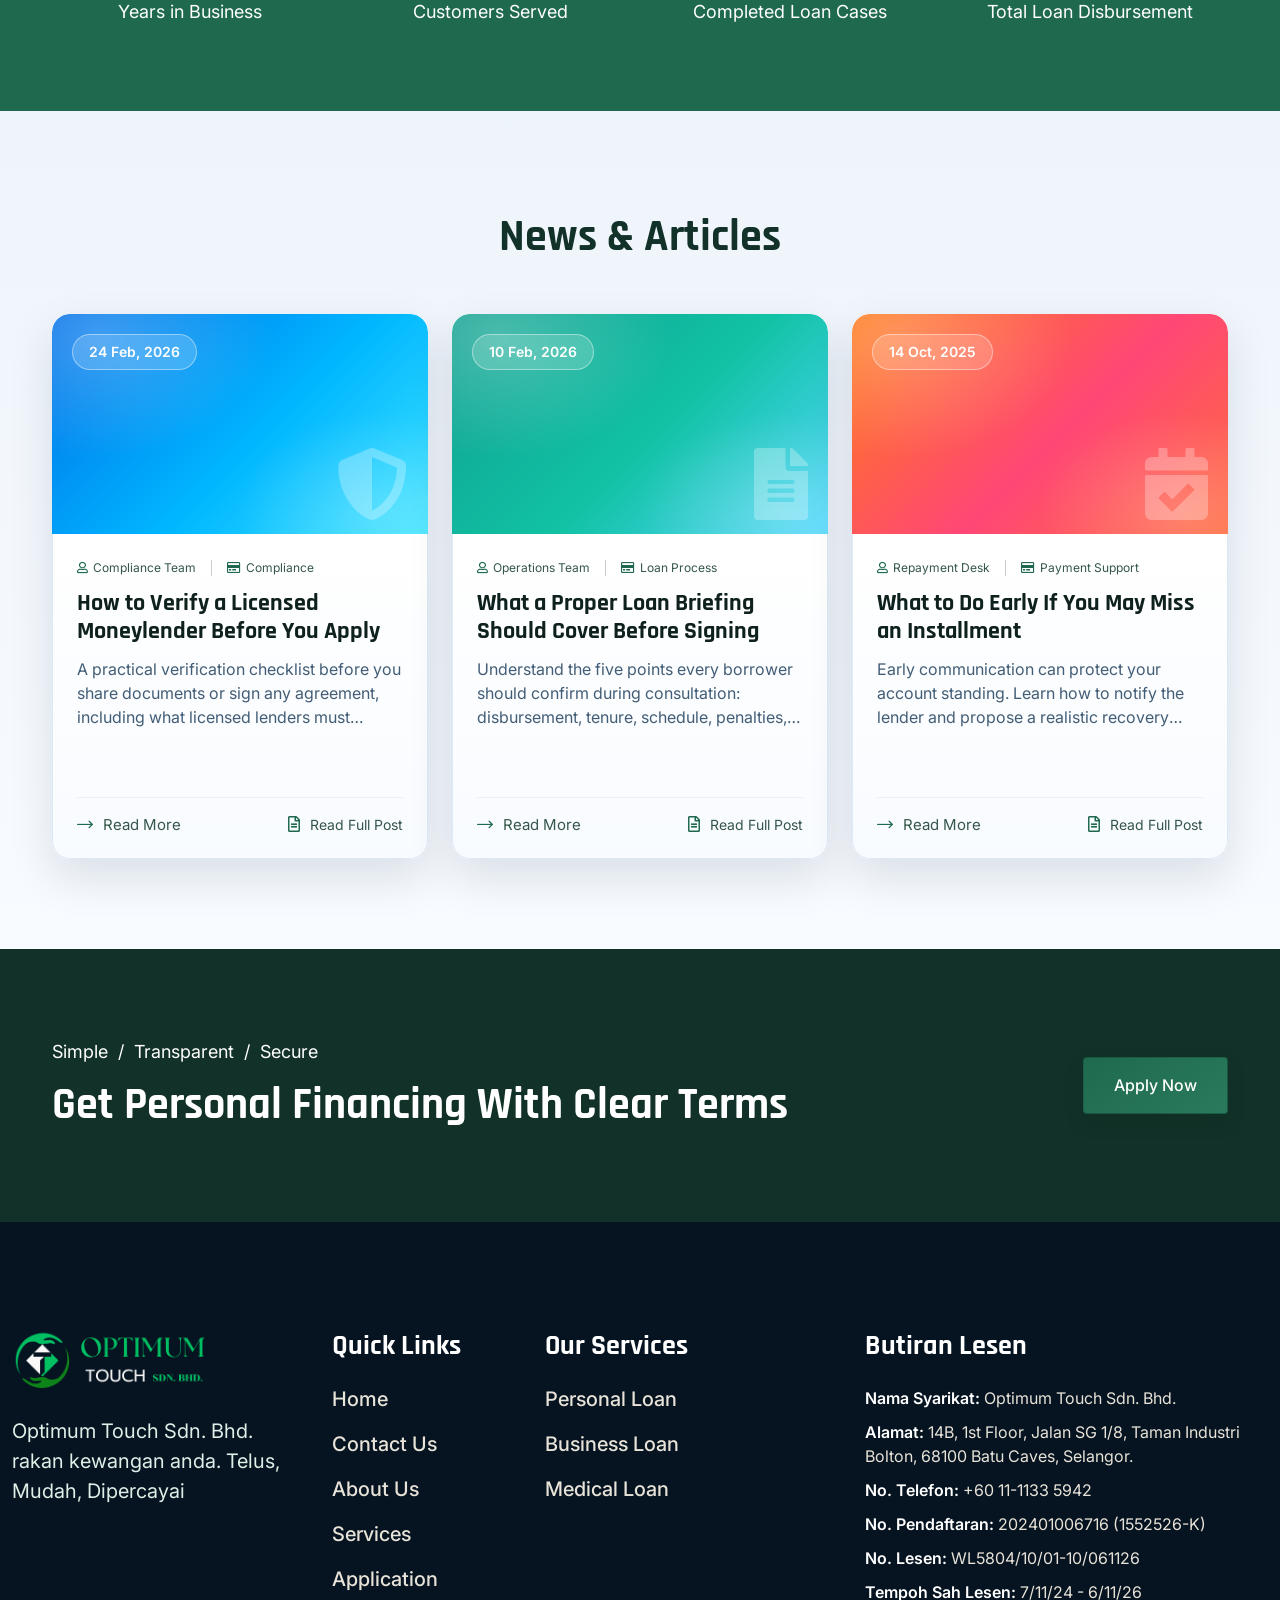
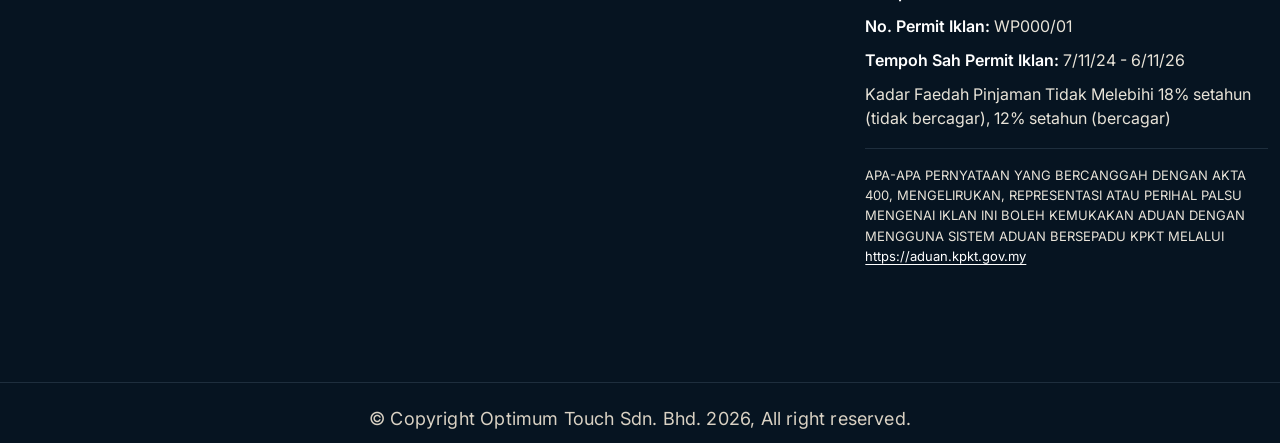
==== commit d867949b: "Footer: capitalize Permohonan label" ====
--- a/index.html
+++ b/index.html
@@ -759,7 +759,7 @@
                                 <li><a href="contact.html" data-bm="Hubungi Kami">Contact Us</a></li>
                                 <li><a href="about.html" data-bm="Tentang Kami">About Us</a></li>
                                 <li><a href="services.html" data-bm="Perkhidmatan">Services</a></li>
-                                <li><a href="apply-now.html" data-bm="permohonan">Application</a></li>
+                                <li><a href="apply-now.html" data-bm="Permohonan">Application</a></li>
                             </ul><!-- /.list-unstyled -->
                         </div><!-- /.footer-widget -->
                     </div><!-- /.col-lg-2 -->
@@ -891,3 +891,4 @@
 
 
 
+
